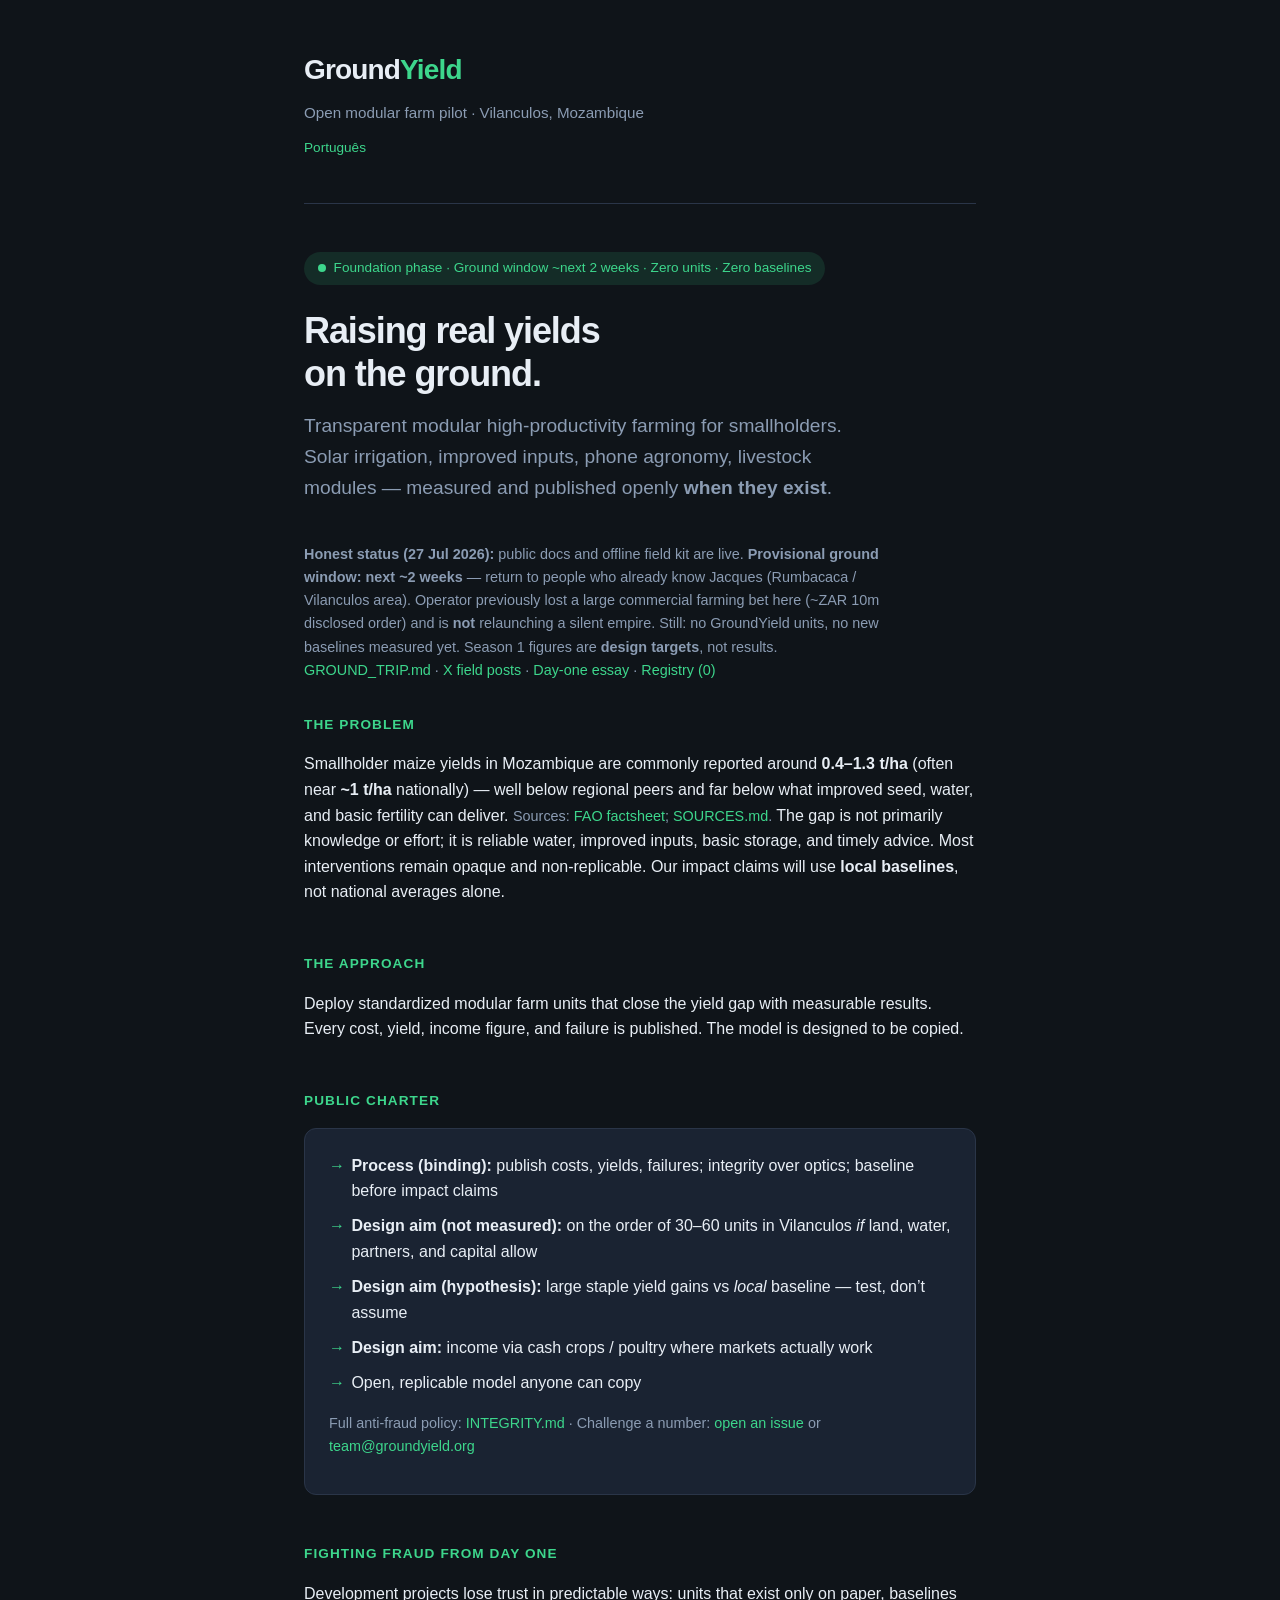
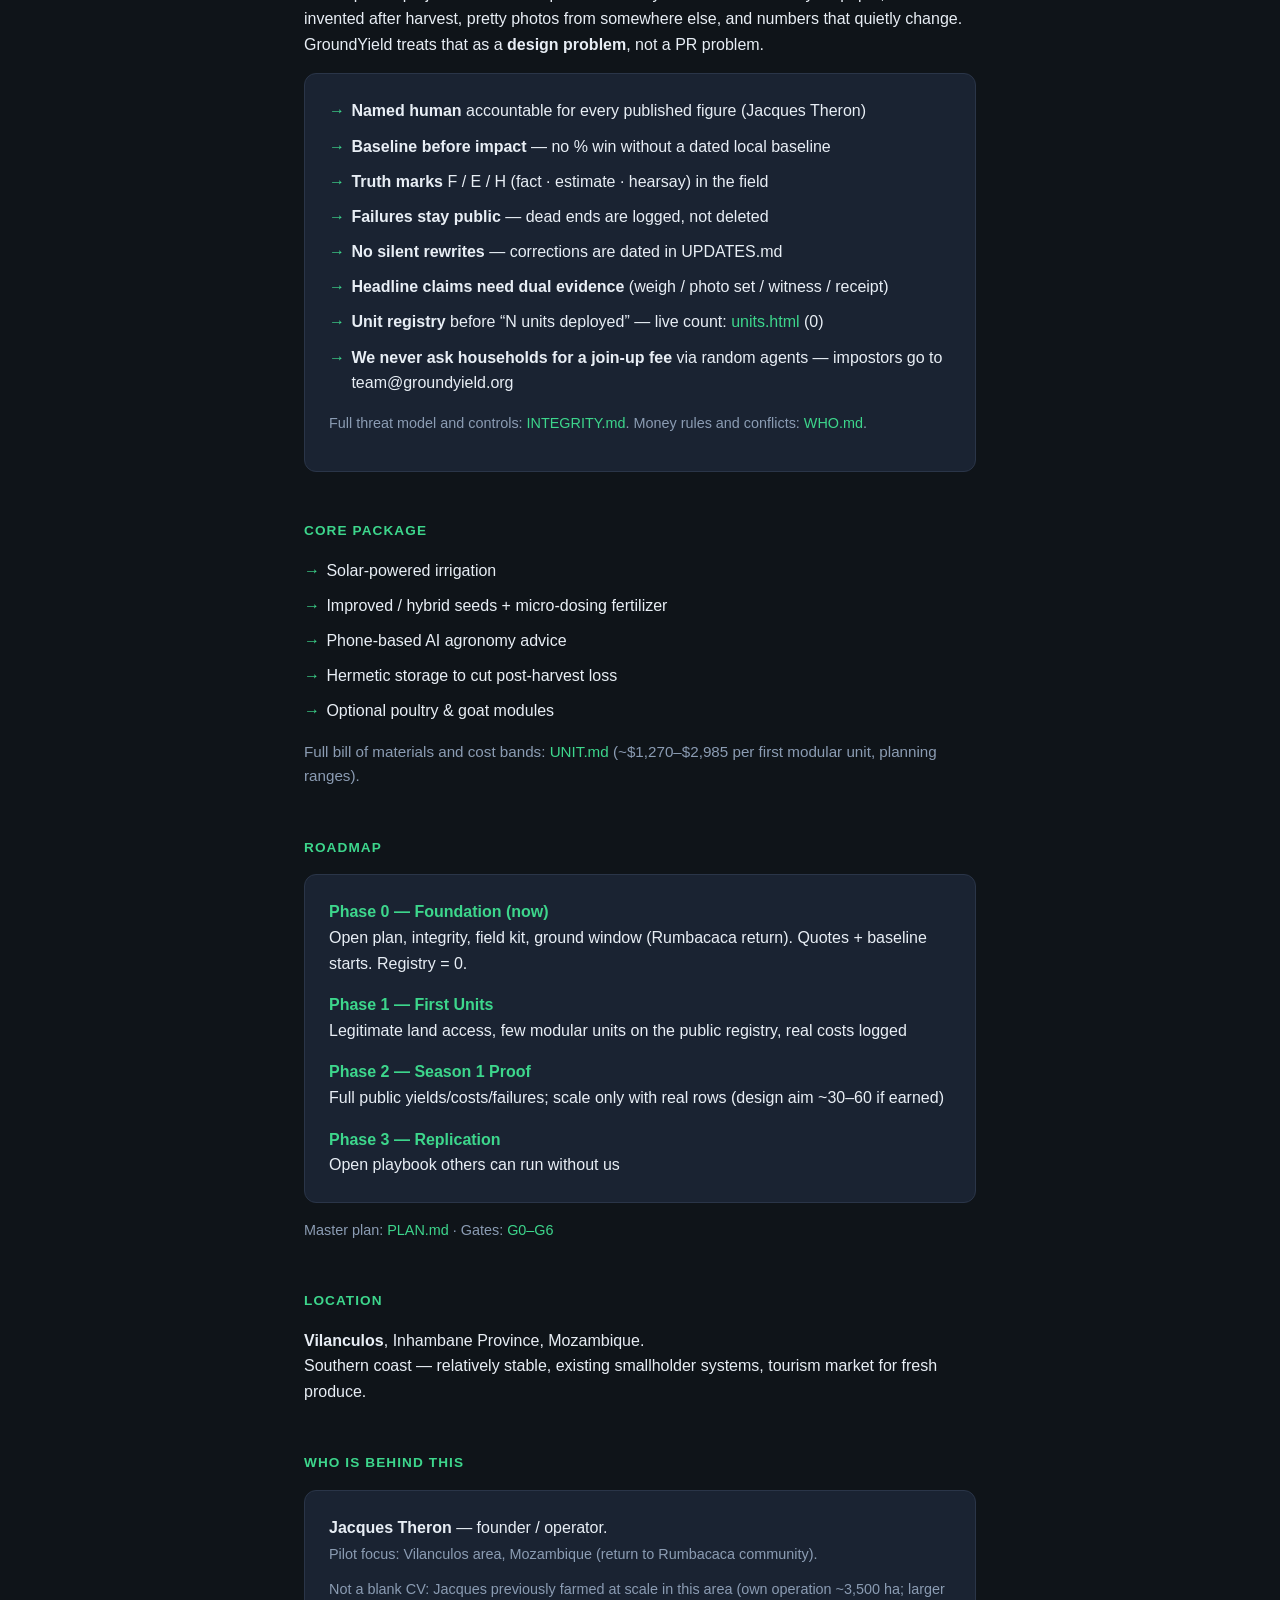
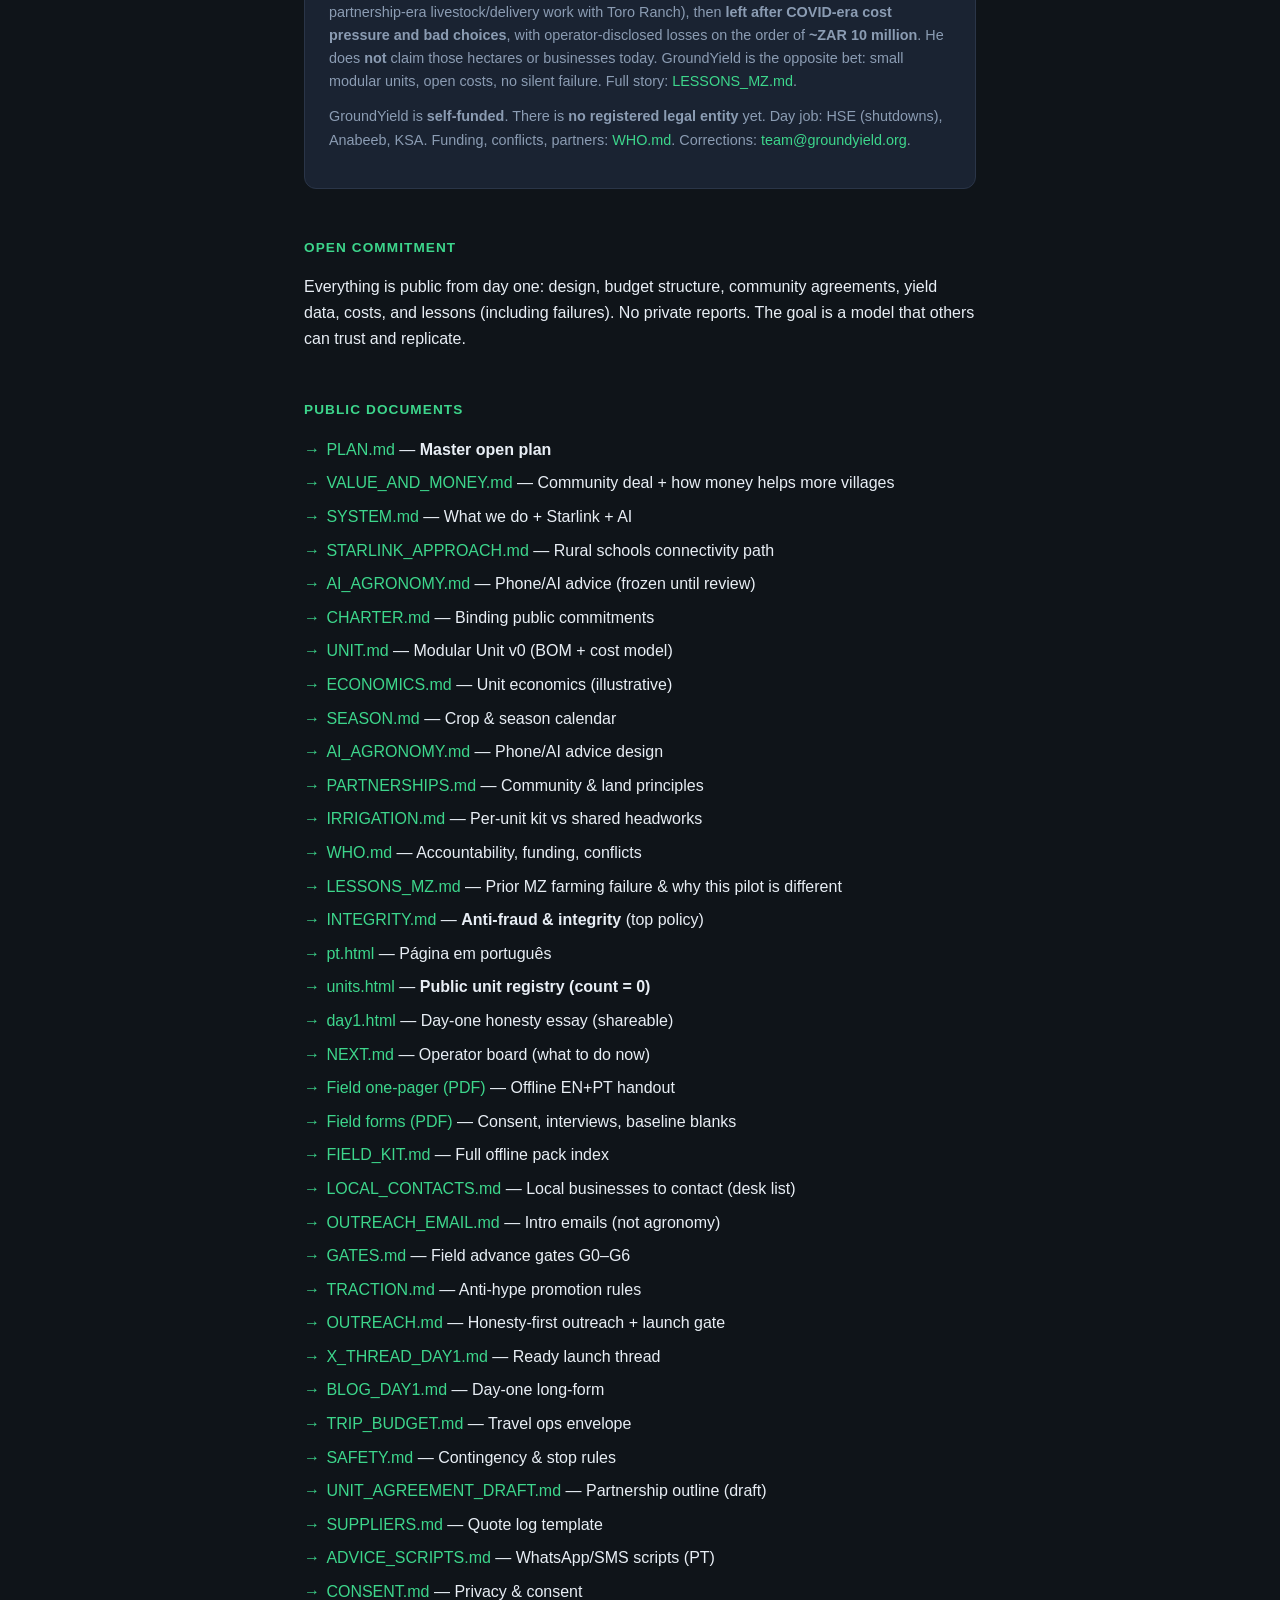
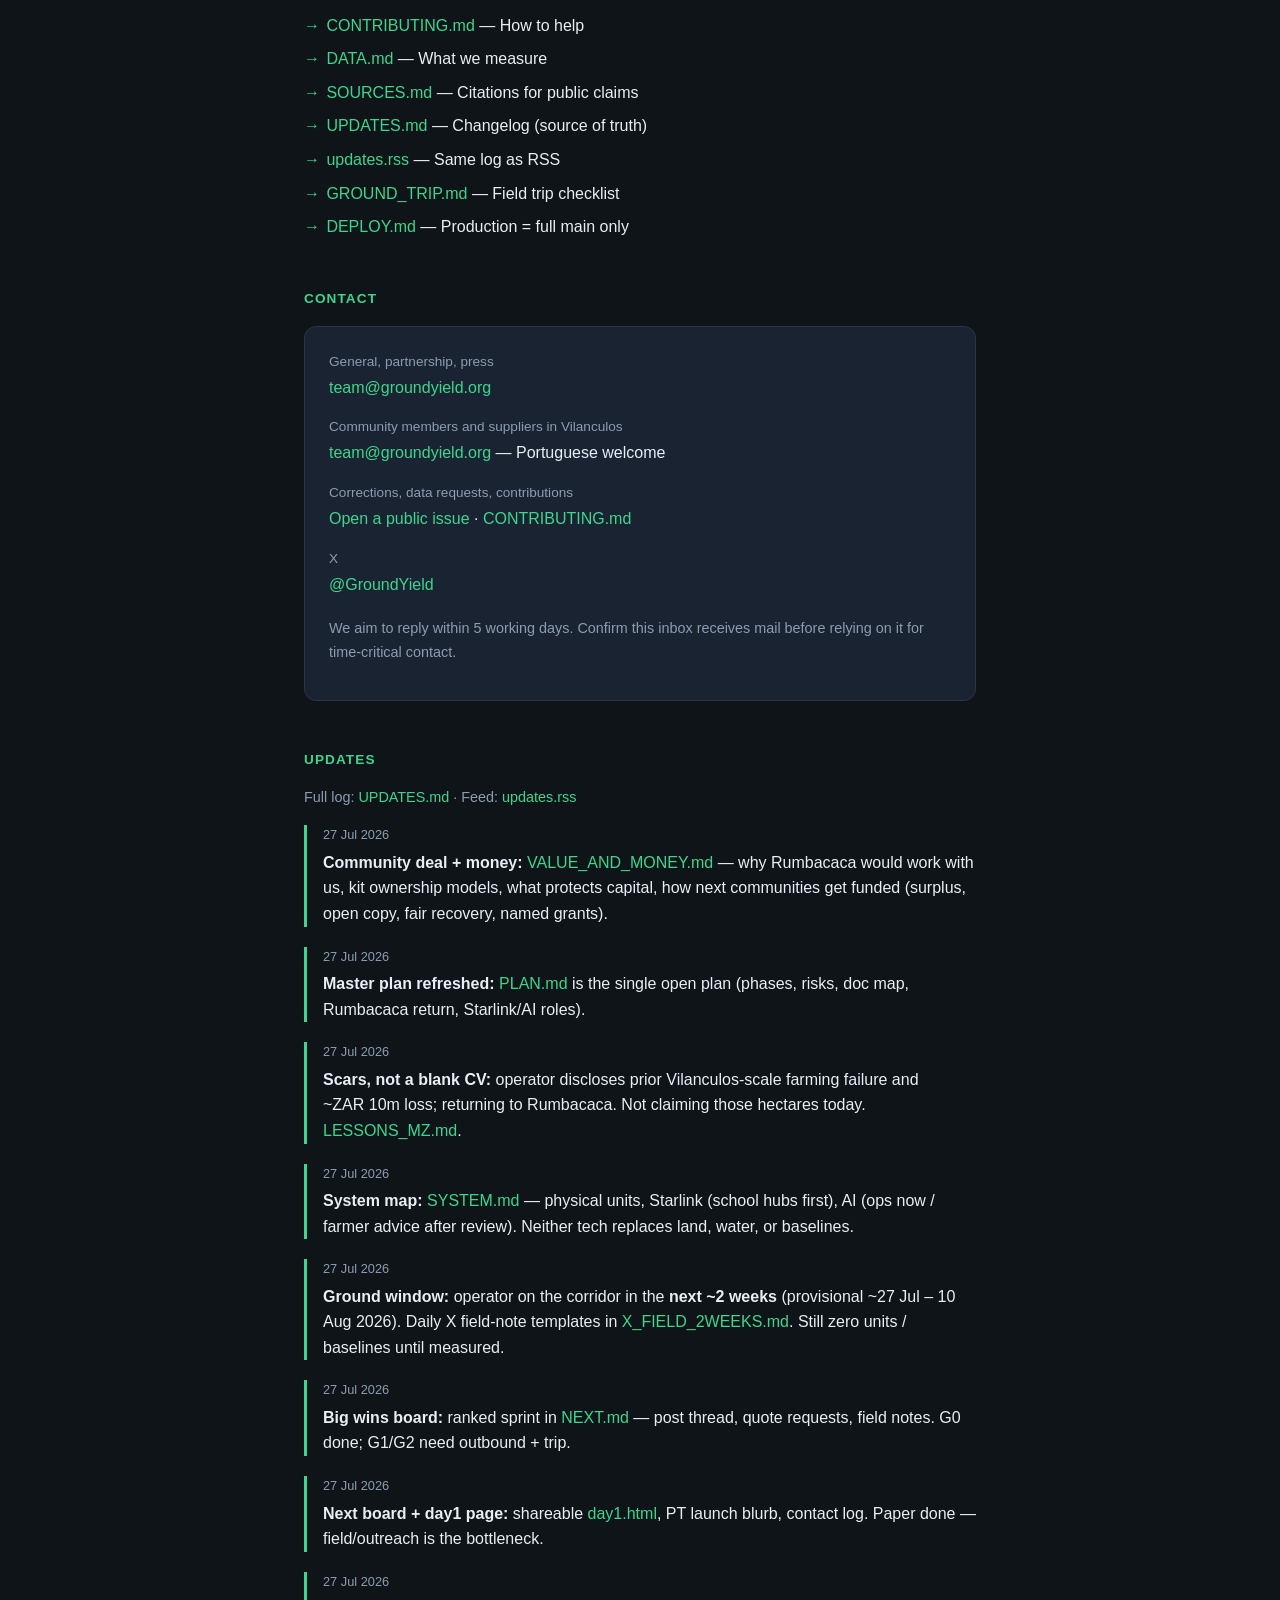
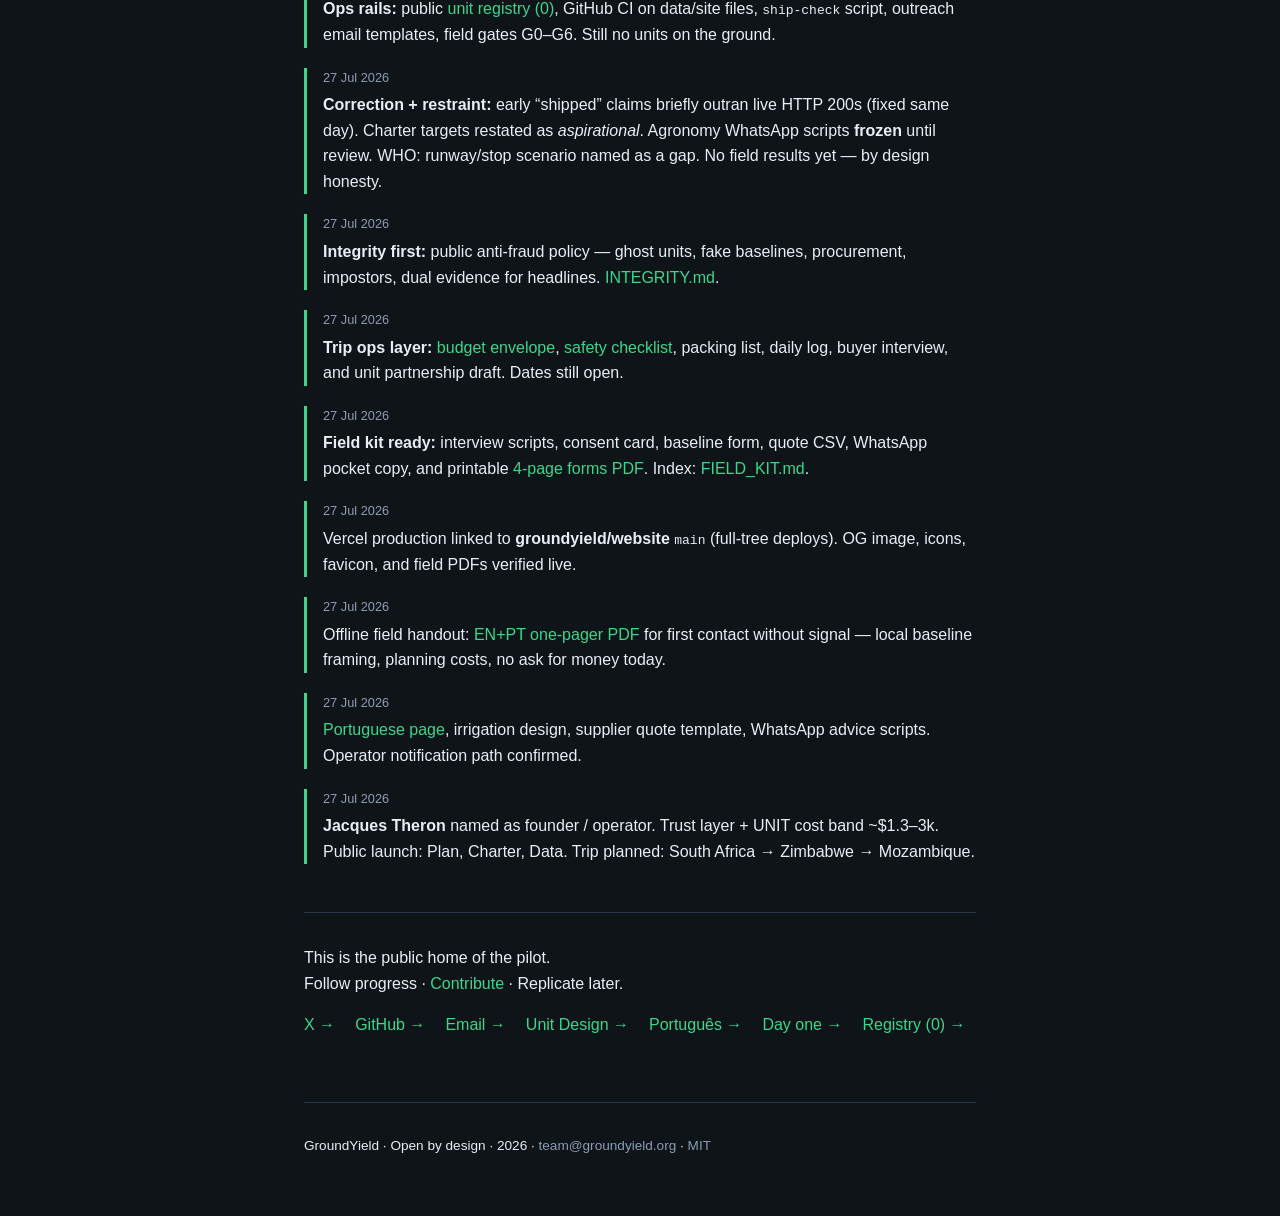
==== index.html @ e5f0044b "Add VALUE_AND_MONEY: community deal and sustainability economics Document why communities would work" ====
<!DOCTYPE html>
<html lang="en">
<head>
  <meta charset="UTF-8" />
  <meta name="viewport" content="width=device-width, initial-scale=1.0" />
  <title>GroundYield — Open Modular Farm Pilot</title>
  <meta name="description" content="GroundYield is an open, transparent modular high-productivity farm pilot in Vilanculos, Mozambique. Raising real yields with public data." />
  <meta name="theme-color" content="#0f1419" />
  <meta name="color-scheme" content="dark" />
  <meta name="author" content="Jacques Theron" />
  <link rel="canonical" href="https://www.groundyield.org/" />

  <link rel="icon" href="/favicon.svg" type="image/svg+xml" />
  <link rel="apple-touch-icon" href="/apple-touch-icon.png" />
  <link rel="alternate" type="application/rss+xml" title="GroundYield Updates" href="/updates.rss" />
  <link rel="alternate" hreflang="en" href="https://www.groundyield.org/" />
  <link rel="alternate" hreflang="pt" href="https://www.groundyield.org/pt.html" />

  <!-- Open Graph -->
  <meta property="og:type" content="website" />
  <meta property="og:site_name" content="GroundYield" />
  <meta property="og:url" content="https://www.groundyield.org/" />
  <meta property="og:title" content="GroundYield — Open Modular Farm Pilot" />
  <meta property="og:description" content="Transparent modular farming for smallholders in Vilanculos, Mozambique. Costs, yields and failures published from day one." />
  <meta property="og:image" content="https://www.groundyield.org/og-image.png" />
  <meta property="og:image:width" content="1200" />
  <meta property="og:image:height" content="630" />
  <meta property="og:image:alt" content="GroundYield — raising real yields on the ground. Vilanculos, Mozambique." />
  <meta property="og:locale" content="en_GB" />

  <!-- X / Twitter -->
  <meta name="twitter:card" content="summary_large_image" />
  <meta name="twitter:site" content="@GroundYield" />
  <meta name="twitter:creator" content="@GroundYield" />
  <meta name="twitter:title" content="GroundYield — Open Modular Farm Pilot" />
  <meta name="twitter:description" content="Transparent modular farming for smallholders in Vilanculos, Mozambique. Costs, yields and failures published from day one." />
  <meta name="twitter:image" content="https://www.groundyield.org/og-image.png" />
  <meta name="twitter:image:alt" content="GroundYield — raising real yields on the ground. Vilanculos, Mozambique." />

  <script type="application/ld+json">
  {
    "@context": "https://schema.org",
    "@type": "Organization",
    "name": "GroundYield",
    "url": "https://www.groundyield.org/",
    "logo": "https://www.groundyield.org/icon-512.png",
    "image": "https://www.groundyield.org/og-image.png",
    "description": "Open modular high-productivity farm pilot for smallholders in Vilanculos, Inhambane Province, Mozambique. Costs, yields, incomes and failures published openly.",
    "email": "team@groundyield.org",
    "foundingDate": "2026",
    "areaServed": {
      "@type": "Place",
      "name": "Vilanculos, Inhambane Province, Mozambique"
    },
    "sameAs": [
      "https://x.com/GroundYield",
      "https://github.com/groundyield/website"
    ]
  }
  </script>

  <style>
    :root {
      --bg: #0f1419;
      --surface: #1a2332;
      --text: #e8eef5;
      --muted: #8b9cb3;
      --accent: #3dd68c;
      --accent-dim: #2a9d6a;
      --border: #2a3548;
    }
    * { margin: 0; padding: 0; box-sizing: border-box; }
    html { scroll-behavior: smooth; }
    body {
      font-family: -apple-system, BlinkMacSystemFont, 'Segoe UI', Roboto, 'Helvetica Neue', Arial, sans-serif;
      background: var(--bg);
      color: var(--text);
      line-height: 1.6;
      min-height: 100vh;
    }
    a:focus-visible,
    button:focus-visible {
      outline: 2px solid var(--accent);
      outline-offset: 3px;
    }
    .skip-link {
      position: absolute;
      left: -9999px;
      top: 0;
      background: var(--accent);
      color: var(--bg);
      padding: 0.5rem 1rem;
      z-index: 100;
      font-weight: 600;
      text-decoration: none;
    }
    .skip-link:focus {
      left: 1rem;
      top: 1rem;
    }
    .container {
      max-width: 720px;
      margin: 0 auto;
      padding: 0 1.5rem;
    }
    header {
      padding: 3rem 0 2rem;
      border-bottom: 1px solid var(--border);
    }
    .logo {
      font-size: 1.75rem;
      font-weight: 700;
      letter-spacing: -0.03em;
      color: var(--text);
    }
    .logo span {
      color: var(--accent);
    }
    .tagline {
      margin-top: 0.5rem;
      color: var(--muted);
      font-size: 0.95rem;
    }
    main {
      padding: 3rem 0 4rem;
    }
    h1 {
      font-size: 2.25rem;
      font-weight: 700;
      letter-spacing: -0.03em;
      line-height: 1.2;
      margin-bottom: 1rem;
    }
    .lead {
      font-size: 1.2rem;
      color: var(--muted);
      margin-bottom: 2.5rem;
      max-width: 36rem;
    }
    section {
      margin-bottom: 3rem;
    }
    h2 {
      font-size: 0.85rem;
      text-transform: uppercase;
      letter-spacing: 0.08em;
      color: var(--accent);
      margin-bottom: 1rem;
      font-weight: 600;
    }
    p, li {
      color: var(--text);
      margin-bottom: 0.75rem;
    }
    ul {
      list-style: none;
      padding-left: 0;
    }
    ul li {
      position: relative;
      padding-left: 1.4rem;
      margin-bottom: 0.6rem;
    }
    ul li::before {
      content: "→";
      position: absolute;
      left: 0;
      color: var(--accent);
      font-weight: 600;
    }
    .card {
      background: var(--surface);
      border: 1px solid var(--border);
      border-radius: 12px;
      padding: 1.5rem;
      margin-top: 1rem;
    }
    .status {
      display: inline-flex;
      align-items: center;
      gap: 0.5rem;
      background: rgba(61, 214, 140, 0.12);
      color: var(--accent);
      font-size: 0.85rem;
      font-weight: 500;
      padding: 0.35rem 0.85rem;
      border-radius: 999px;
      margin-bottom: 1.5rem;
    }
    .status::before {
      content: "";
      width: 8px;
      height: 8px;
      background: var(--accent);
      border-radius: 50%;
      animation: pulse 2s infinite;
    }
    @media (prefers-reduced-motion: reduce) {
      html { scroll-behavior: auto; }
      .status::before { animation: none; }
    }
    @keyframes pulse {
      0%, 100% { opacity: 1; }
      50% { opacity: 0.4; }
    }
    .update {
      border-left: 3px solid var(--accent);
      padding-left: 1rem;
      margin-bottom: 1.25rem;
    }
    .update time {
      display: block;
      font-size: 0.8rem;
      color: var(--muted);
      margin-bottom: 0.25rem;
    }
    .phase {
      margin-bottom: 1rem;
    }
    .phase:last-child {
      margin-bottom: 0;
    }
    .phase strong {
      color: var(--accent);
    }
    .docs a,
    .links a,
    .cta a,
    a {
      color: var(--accent);
      text-decoration: none;
      font-weight: 500;
    }
    .docs a:hover,
    .links a:hover,
    .cta a:hover,
    a:hover {
      text-decoration: underline;
    }
    .docs li {
      margin-bottom: 0.5rem;
    }
    .note {
      color: var(--muted);
      font-size: 0.9rem;
    }
    .contact dl { margin: 0; }
    .contact dt {
      color: var(--muted);
      font-size: 0.85rem;
      margin-top: 1rem;
    }
    .contact dt:first-child { margin-top: 0; }
    .contact dd { margin: 0.15rem 0 0; }
    .lang-bar {
      font-size: 0.85rem;
      color: var(--muted);
      margin-top: 0.75rem;
    }
    .cta {
      margin-top: 2.5rem;
      padding-top: 2rem;
      border-top: 1px solid var(--border);
    }
    .links {
      display: flex;
      flex-wrap: wrap;
      gap: 1.25rem;
      margin-top: 1rem;
    }
    footer {
      padding: 2rem 0 3rem;
      border-top: 1px solid var(--border);
      color: var(--muted);
      font-size: 0.85rem;
    }
    footer a {
      color: var(--muted);
      text-decoration: none;
    }
    footer a:hover {
      color: var(--accent);
      text-decoration: underline;
    }
    @media (max-width: 600px) {
      h1 { font-size: 1.75rem; }
      .lead { font-size: 1.05rem; }
      header { padding: 2rem 0 1.5rem; }
    }
  </style>
</head>
<body>
  <a class="skip-link" href="#main">Skip to content</a>
  <div class="container">
    <header>
      <div class="logo" role="banner">Ground<span>Yield</span></div>
      <p class="tagline">Open modular farm pilot · Vilanculos, Mozambique</p>
      <p class="lang-bar"><a href="/pt.html" hreflang="pt">Português</a></p>
    </header>

    <main id="main">
      <div class="status" role="status">Foundation phase · Ground window ~next 2 weeks · Zero units · Zero baselines</div>

      <h1>Raising real yields<br>on the ground.</h1>
      <p class="lead">
        Transparent modular high-productivity farming for smallholders.
        Solar irrigation, improved inputs, phone agronomy, livestock modules —
        measured and published openly <strong>when they exist</strong>.
      </p>
      <p class="note" style="margin-bottom:2rem;max-width:36rem">
        <strong>Honest status (27 Jul 2026):</strong> public docs and offline field kit are live.
        <strong>Provisional ground window: next ~2 weeks</strong> — return to people who already know Jacques (Rumbacaca / Vilanculos area).
        Operator previously lost a large commercial farming bet here (~ZAR 10m disclosed order) and is <strong>not</strong> relaunching a silent empire.
        Still: no GroundYield units, no new baselines measured yet. Season 1 figures are <strong>design targets</strong>, not results.
        <a href="https://github.com/groundyield/website/blob/main/GROUND_TRIP.md">GROUND_TRIP.md</a> ·
        <a href="https://github.com/groundyield/website/blob/main/X_FIELD_2WEEKS.md">X field posts</a> ·
        <a href="/day1.html">Day-one essay</a> ·
        <a href="/units.html">Registry (0)</a>
      </p>

      <section aria-labelledby="problem">
        <h2 id="problem">The Problem</h2>
        <p>
          Smallholder maize yields in Mozambique are commonly reported around
          <strong>0.4–1.3 t/ha</strong> (often near <strong>~1 t/ha</strong> nationally) —
          well below regional peers and far below what improved seed, water, and
          basic fertility can deliver.
          <span class="note">Sources: <a href="https://www.fao.org/fileadmin/templates/tc/tce/pdf/Mozambique_factsheet.pdf">FAO factsheet</a>;
          <a href="https://github.com/groundyield/website/blob/main/SOURCES.md">SOURCES.md</a>.</span>
          The gap is not primarily knowledge or effort; it is reliable water, improved
          inputs, basic storage, and timely advice. Most interventions remain opaque
          and non-replicable. Our impact claims will use <strong>local baselines</strong>,
          not national averages alone.
        </p>
      </section>

      <section aria-labelledby="approach">
        <h2 id="approach">The Approach</h2>
        <p>
          Deploy standardized modular farm units that close the yield gap with
          measurable results. Every cost, yield, income figure, and failure is
          published. The model is designed to be copied.
        </p>
      </section>

      <section aria-labelledby="charter">
        <h2 id="charter">Public Charter</h2>
        <div class="card">
          <ul>
            <li><strong>Process (binding):</strong> publish costs, yields, failures; integrity over optics; baseline before impact claims</li>
            <li><strong>Design aim (not measured):</strong> on the order of 30–60 units in Vilanculos <em>if</em> land, water, partners, and capital allow</li>
            <li><strong>Design aim (hypothesis):</strong> large staple yield gains vs <em>local</em> baseline — test, don’t assume</li>
            <li><strong>Design aim:</strong> income via cash crops / poultry where markets actually work</li>
            <li>Open, replicable model anyone can copy</li>
          </ul>
          <p class="note" style="margin-top:1rem">
            Full anti-fraud policy:
            <a href="https://github.com/groundyield/website/blob/main/INTEGRITY.md">INTEGRITY.md</a>
            · Challenge a number:
            <a href="https://github.com/groundyield/website/issues">open an issue</a>
            or <a href="mailto:team@groundyield.org">team@groundyield.org</a>
          </p>
        </div>
      </section>

      <section aria-labelledby="integrity">
        <h2 id="integrity">Fighting fraud from day one</h2>
        <p>
          Development projects lose trust in predictable ways: units that exist only on paper,
          baselines invented after harvest, pretty photos from somewhere else, and numbers that
          quietly change. GroundYield treats that as a <strong>design problem</strong>, not a PR problem.
        </p>
        <div class="card">
          <ul>
            <li><strong>Named human</strong> accountable for every published figure (Jacques Theron)</li>
            <li><strong>Baseline before impact</strong> — no % win without a dated local baseline</li>
            <li><strong>Truth marks</strong> F / E / H (fact · estimate · hearsay) in the field</li>
            <li><strong>Failures stay public</strong> — dead ends are logged, not deleted</li>
            <li><strong>No silent rewrites</strong> — corrections are dated in UPDATES.md</li>
            <li><strong>Headline claims need dual evidence</strong> (weigh / photo set / witness / receipt)</li>
            <li><strong>Unit registry</strong> before “N units deployed” — live count: <a href="/units.html">units.html</a> (0)</li>
            <li><strong>We never ask households for a join-up fee</strong> via random agents — impostors go to team@groundyield.org</li>
          </ul>
          <p class="note" style="margin-top:1rem">
            Full threat model and controls:
            <a href="https://github.com/groundyield/website/blob/main/INTEGRITY.md">INTEGRITY.md</a>.
            Money rules and conflicts:
            <a href="https://github.com/groundyield/website/blob/main/WHO.md">WHO.md</a>.
          </p>
        </div>
      </section>

      <section aria-labelledby="package">
        <h2 id="package">Core Package</h2>
        <ul>
          <li>Solar-powered irrigation</li>
          <li>Improved / hybrid seeds + micro-dosing fertilizer</li>
          <li>Phone-based AI agronomy advice</li>
          <li>Hermetic storage to cut post-harvest loss</li>
          <li>Optional poultry & goat modules</li>
        </ul>
        <p style="margin-top:1rem;color:var(--muted);font-size:0.95rem;">
          Full bill of materials and cost bands: <a href="https://github.com/groundyield/website/blob/main/UNIT.md">UNIT.md</a>
          (~$1,270–$2,985 per first modular unit, planning ranges).
        </p>
      </section>

      <section aria-labelledby="roadmap">
        <h2 id="roadmap">Roadmap</h2>
        <div class="card">
          <div class="phase"><strong>Phase 0 — Foundation (now)</strong><br>Open plan, integrity, field kit, ground window (Rumbacaca return). Quotes + baseline starts. Registry = 0.</div>
          <div class="phase"><strong>Phase 1 — First Units</strong><br>Legitimate land access, few modular units on the public registry, real costs logged</div>
          <div class="phase"><strong>Phase 2 — Season 1 Proof</strong><br>Full public yields/costs/failures; scale only with real rows (design aim ~30–60 if earned)</div>
          <div class="phase"><strong>Phase 3 — Replication</strong><br>Open playbook others can run without us</div>
        </div>
        <p class="note" style="margin-top:1rem">Master plan: <a href="https://github.com/groundyield/website/blob/main/PLAN.md">PLAN.md</a> · Gates: <a href="https://github.com/groundyield/website/blob/main/field/GATES.md">G0–G6</a></p>
      </section>

      <section aria-labelledby="location">
        <h2 id="location">Location</h2>
        <p>
          <strong>Vilanculos</strong>, Inhambane Province, Mozambique.<br>
          Southern coast — relatively stable, existing smallholder systems,
          tourism market for fresh produce.
        </p>
      </section>

      <section aria-labelledby="who">
        <h2 id="who">Who Is Behind This</h2>
        <div class="card">
          <p>
            <strong>Jacques Theron</strong> — founder / operator.<br>
            <span class="note">Pilot focus: Vilanculos area, Mozambique (return to Rumbacaca community).</span>
          </p>
          <p class="note">
            Not a blank CV: Jacques previously farmed at scale in this area (own operation ~3,500&nbsp;ha;
            larger partnership-era livestock/delivery work with Toro Ranch), then
            <strong>left after COVID-era cost pressure and bad choices</strong>, with operator-disclosed losses
            on the order of <strong>~ZAR&nbsp;10&nbsp;million</strong>. He does <strong>not</strong> claim those
            hectares or businesses today. GroundYield is the opposite bet: small modular units, open costs, no silent failure.
            Full story: <a href="https://github.com/groundyield/website/blob/main/LESSONS_MZ.md">LESSONS_MZ.md</a>.
          </p>
          <p class="note">
            GroundYield is <strong>self-funded</strong>. There is
            <strong>no registered legal entity</strong> yet. Day job: HSE (shutdowns), Anabeeb, KSA.
            Funding, conflicts, partners:
            <a href="https://github.com/groundyield/website/blob/main/WHO.md">WHO.md</a>.
            Corrections: <a href="mailto:team@groundyield.org">team@groundyield.org</a>.
          </p>
        </div>
      </section>

      <section aria-labelledby="commitment">
        <h2 id="commitment">Open Commitment</h2>
        <p>
          Everything is public from day one: design, budget structure,
          community agreements, yield data, costs, and lessons (including failures).
          No private reports. The goal is a model that others can trust and replicate.
        </p>
      </section>

      <section aria-labelledby="docs">
        <h2 id="docs">Public Documents</h2>
        <ul class="docs">
          <li><a href="https://github.com/groundyield/website/blob/main/PLAN.md">PLAN.md</a> — <strong>Master open plan</strong></li>
          <li><a href="https://github.com/groundyield/website/blob/main/VALUE_AND_MONEY.md">VALUE_AND_MONEY.md</a> — Community deal + how money helps more villages</li>
          <li><a href="https://github.com/groundyield/website/blob/main/SYSTEM.md">SYSTEM.md</a> — What we do + Starlink + AI</li>
          <li><a href="https://github.com/groundyield/website/blob/main/field/STARLINK_APPROACH.md">STARLINK_APPROACH.md</a> — Rural schools connectivity path</li>
          <li><a href="https://github.com/groundyield/website/blob/main/AI_AGRONOMY.md">AI_AGRONOMY.md</a> — Phone/AI advice (frozen until review)</li>
          <li><a href="https://github.com/groundyield/website/blob/main/CHARTER.md">CHARTER.md</a> — Binding public commitments</li>
          <li><a href="https://github.com/groundyield/website/blob/main/UNIT.md">UNIT.md</a> — Modular Unit v0 (BOM + cost model)</li>
          <li><a href="https://github.com/groundyield/website/blob/main/ECONOMICS.md">ECONOMICS.md</a> — Unit economics (illustrative)</li>
          <li><a href="https://github.com/groundyield/website/blob/main/SEASON.md">SEASON.md</a> — Crop &amp; season calendar</li>
          <li><a href="https://github.com/groundyield/website/blob/main/AI_AGRONOMY.md">AI_AGRONOMY.md</a> — Phone/AI advice design</li>
          <li><a href="https://github.com/groundyield/website/blob/main/PARTNERSHIPS.md">PARTNERSHIPS.md</a> — Community &amp; land principles</li>
          <li><a href="https://github.com/groundyield/website/blob/main/IRRIGATION.md">IRRIGATION.md</a> — Per-unit kit vs shared headworks</li>
          <li><a href="https://github.com/groundyield/website/blob/main/WHO.md">WHO.md</a> — Accountability, funding, conflicts</li>
          <li><a href="https://github.com/groundyield/website/blob/main/LESSONS_MZ.md">LESSONS_MZ.md</a> — Prior MZ farming failure &amp; why this pilot is different</li>
          <li><a href="https://github.com/groundyield/website/blob/main/INTEGRITY.md">INTEGRITY.md</a> — <strong>Anti-fraud &amp; integrity</strong> (top policy)</li>
          <li><a href="/pt.html">pt.html</a> — Página em português</li>
          <li><a href="/units.html">units.html</a> — <strong>Public unit registry (count = 0)</strong></li>
          <li><a href="/day1.html">day1.html</a> — Day-one honesty essay (shareable)</li>
          <li><a href="https://github.com/groundyield/website/blob/main/NEXT.md">NEXT.md</a> — Operator board (what to do now)</li>
          <li><a href="/field/GroundYield_Field_OnePager_EN_PT.pdf">Field one-pager (PDF)</a> — Offline EN+PT handout</li>
          <li><a href="/field/GroundYield_Field_Forms_EN_PT.pdf">Field forms (PDF)</a> — Consent, interviews, baseline blanks</li>
          <li><a href="https://github.com/groundyield/website/blob/main/field/FIELD_KIT.md">FIELD_KIT.md</a> — Full offline pack index</li>
          <li><a href="https://github.com/groundyield/website/blob/main/field/LOCAL_CONTACTS.md">LOCAL_CONTACTS.md</a> — Local businesses to contact (desk list)</li>
          <li><a href="https://github.com/groundyield/website/blob/main/field/OUTREACH_EMAIL.md">OUTREACH_EMAIL.md</a> — Intro emails (not agronomy)</li>
          <li><a href="https://github.com/groundyield/website/blob/main/field/GATES.md">GATES.md</a> — Field advance gates G0–G6</li>
          <li><a href="https://github.com/groundyield/website/blob/main/TRACTION.md">TRACTION.md</a> — Anti-hype promotion rules</li>
          <li><a href="https://github.com/groundyield/website/blob/main/OUTREACH.md">OUTREACH.md</a> — Honesty-first outreach + launch gate</li>
          <li><a href="https://github.com/groundyield/website/blob/main/X_THREAD_DAY1.md">X_THREAD_DAY1.md</a> — Ready launch thread</li>
          <li><a href="https://github.com/groundyield/website/blob/main/BLOG_DAY1.md">BLOG_DAY1.md</a> — Day-one long-form</li>
          <li><a href="https://github.com/groundyield/website/blob/main/TRIP_BUDGET.md">TRIP_BUDGET.md</a> — Travel ops envelope</li>
          <li><a href="https://github.com/groundyield/website/blob/main/SAFETY.md">SAFETY.md</a> — Contingency &amp; stop rules</li>
          <li><a href="https://github.com/groundyield/website/blob/main/UNIT_AGREEMENT_DRAFT.md">UNIT_AGREEMENT_DRAFT.md</a> — Partnership outline (draft)</li>
          <li><a href="https://github.com/groundyield/website/blob/main/SUPPLIERS.md">SUPPLIERS.md</a> — Quote log template</li>
          <li><a href="https://github.com/groundyield/website/blob/main/ADVICE_SCRIPTS.md">ADVICE_SCRIPTS.md</a> — WhatsApp/SMS scripts (PT)</li>
          <li><a href="https://github.com/groundyield/website/blob/main/CONSENT.md">CONSENT.md</a> — Privacy &amp; consent</li>
          <li><a href="https://github.com/groundyield/website/blob/main/CONTRIBUTING.md">CONTRIBUTING.md</a> — How to help</li>
          <li><a href="https://github.com/groundyield/website/blob/main/DATA.md">DATA.md</a> — What we measure</li>
          <li><a href="https://github.com/groundyield/website/blob/main/SOURCES.md">SOURCES.md</a> — Citations for public claims</li>
          <li><a href="https://github.com/groundyield/website/blob/main/UPDATES.md">UPDATES.md</a> — Changelog (source of truth)</li>
          <li><a href="/updates.rss">updates.rss</a> — Same log as RSS</li>
          <li><a href="https://github.com/groundyield/website/blob/main/GROUND_TRIP.md">GROUND_TRIP.md</a> — Field trip checklist</li>
          <li><a href="https://github.com/groundyield/website/blob/main/DEPLOY.md">DEPLOY.md</a> — Production = full main only</li>
        </ul>
      </section>

      <section class="contact" aria-labelledby="contact">
        <h2 id="contact">Contact</h2>
        <div class="card">
          <dl>
            <dt>General, partnership, press</dt>
            <dd><a href="mailto:team@groundyield.org">team@groundyield.org</a></dd>
            <dt>Community members and suppliers in Vilanculos</dt>
            <dd><a href="mailto:team@groundyield.org">team@groundyield.org</a> — Portuguese welcome</dd>
            <dt>Corrections, data requests, contributions</dt>
            <dd><a href="https://github.com/groundyield/website/issues">Open a public issue</a> · <a href="https://github.com/groundyield/website/blob/main/CONTRIBUTING.md">CONTRIBUTING.md</a></dd>
            <dt>X</dt>
            <dd><a href="https://x.com/GroundYield" rel="me noopener noreferrer">@GroundYield</a></dd>
          </dl>
          <p class="note" style="margin-top:1.25rem">We aim to reply within 5 working days. Confirm this inbox receives mail before relying on it for time-critical contact.</p>
        </div>
      </section>

      <section aria-labelledby="updates">
        <h2 id="updates">Updates</h2>
        <p class="note" style="margin-bottom:1rem">Full log: <a href="https://github.com/groundyield/website/blob/main/UPDATES.md">UPDATES.md</a> · Feed: <a href="/updates.rss">updates.rss</a></p>
        <article class="update">
          <time datetime="2026-07-27">27 Jul 2026</time>
          <p><strong>Community deal + money:</strong> <a href="https://github.com/groundyield/website/blob/main/VALUE_AND_MONEY.md">VALUE_AND_MONEY.md</a> — why Rumbacaca would work with us, kit ownership models, what protects capital, how next communities get funded (surplus, open copy, fair recovery, named grants).</p>
        </article>
        <article class="update">
          <time datetime="2026-07-27">27 Jul 2026</time>
          <p><strong>Master plan refreshed:</strong> <a href="https://github.com/groundyield/website/blob/main/PLAN.md">PLAN.md</a> is the single open plan (phases, risks, doc map, Rumbacaca return, Starlink/AI roles).</p>
        </article>
        <article class="update">
          <time datetime="2026-07-27">27 Jul 2026</time>
          <p><strong>Scars, not a blank CV:</strong> operator discloses prior Vilanculos-scale farming failure and ~ZAR&nbsp;10m loss; returning to Rumbacaca. Not claiming those hectares today. <a href="https://github.com/groundyield/website/blob/main/LESSONS_MZ.md">LESSONS_MZ.md</a>.</p>
        </article>
        <article class="update">
          <time datetime="2026-07-27">27 Jul 2026</time>
          <p><strong>System map:</strong> <a href="https://github.com/groundyield/website/blob/main/SYSTEM.md">SYSTEM.md</a> — physical units, Starlink (school hubs first), AI (ops now / farmer advice after review). Neither tech replaces land, water, or baselines.</p>
        </article>
        <article class="update">
          <time datetime="2026-07-27">27 Jul 2026</time>
          <p><strong>Ground window:</strong> operator on the corridor in the <strong>next ~2 weeks</strong> (provisional ~27 Jul – 10 Aug 2026). Daily X field-note templates in <a href="https://github.com/groundyield/website/blob/main/X_FIELD_2WEEKS.md">X_FIELD_2WEEKS.md</a>. Still zero units / baselines until measured.</p>
        </article>
        <article class="update">
          <time datetime="2026-07-27">27 Jul 2026</time>
          <p><strong>Big wins board:</strong> ranked sprint in <a href="https://github.com/groundyield/website/blob/main/NEXT.md">NEXT.md</a> — post thread, quote requests, field notes. G0 done; G1/G2 need outbound + trip.</p>
        </article>
        <article class="update">
          <time datetime="2026-07-27">27 Jul 2026</time>
          <p><strong>Next board + day1 page:</strong> shareable <a href="/day1.html">day1.html</a>, PT launch blurb, contact log. Paper done — field/outreach is the bottleneck.</p>
        </article>
        <article class="update">
          <time datetime="2026-07-27">27 Jul 2026</time>
          <p><strong>Ops rails:</strong> public <a href="/units.html">unit registry (0)</a>, GitHub CI on data/site files, <code>ship-check</code> script, outreach email templates, field gates G0–G6. Still no units on the ground.</p>
        </article>
        <article class="update">
          <time datetime="2026-07-27">27 Jul 2026</time>
          <p><strong>Correction + restraint:</strong> early “shipped” claims briefly outran live HTTP 200s (fixed same day). Charter targets restated as <em>aspirational</em>. Agronomy WhatsApp scripts <strong>frozen</strong> until review. WHO: runway/stop scenario named as a gap. No field results yet — by design honesty.</p>
        </article>
        <article class="update">
          <time datetime="2026-07-27">27 Jul 2026</time>
          <p><strong>Integrity first:</strong> public anti-fraud policy — ghost units, fake baselines, procurement, impostors, dual evidence for headlines. <a href="https://github.com/groundyield/website/blob/main/INTEGRITY.md">INTEGRITY.md</a>.</p>
        </article>
        <article class="update">
          <time datetime="2026-07-27">27 Jul 2026</time>
          <p><strong>Trip ops layer:</strong> <a href="https://github.com/groundyield/website/blob/main/TRIP_BUDGET.md">budget envelope</a>, <a href="https://github.com/groundyield/website/blob/main/SAFETY.md">safety checklist</a>, packing list, daily log, buyer interview, and unit partnership draft. Dates still open.</p>
        </article>
        <article class="update">
          <time datetime="2026-07-27">27 Jul 2026</time>
          <p><strong>Field kit ready:</strong> interview scripts, consent card, baseline form, quote CSV, WhatsApp pocket copy, and printable <a href="/field/GroundYield_Field_Forms_EN_PT.pdf">4-page forms PDF</a>. Index: <a href="https://github.com/groundyield/website/blob/main/field/FIELD_KIT.md">FIELD_KIT.md</a>.</p>
        </article>
        <article class="update">
          <time datetime="2026-07-27">27 Jul 2026</time>
          <p>Vercel production linked to <strong>groundyield/website</strong> <code>main</code> (full-tree deploys). OG image, icons, favicon, and field PDFs verified live.</p>
        </article>
        <article class="update">
          <time datetime="2026-07-27">27 Jul 2026</time>
          <p>Offline field handout: <a href="/field/GroundYield_Field_OnePager_EN_PT.pdf">EN+PT one-pager PDF</a> for first contact without signal — local baseline framing, planning costs, no ask for money today.</p>
        </article>
        <article class="update">
          <time datetime="2026-07-27">27 Jul 2026</time>
          <p><a href="/pt.html">Portuguese page</a>, irrigation design, supplier quote template, WhatsApp advice scripts. Operator notification path confirmed.</p>
        </article>
        <article class="update">
          <time datetime="2026-07-27">27 Jul 2026</time>
          <p><strong>Jacques Theron</strong> named as founder / operator. Trust layer + UNIT cost band ~$1.3–3k. Public launch: Plan, Charter, Data. Trip planned: South Africa → Zimbabwe → Mozambique.</p>
        </article>
      </section>

      <div class="cta">
        <p>
          This is the public home of the pilot.<br>
          Follow progress · <a href="https://github.com/groundyield/website/blob/main/CONTRIBUTING.md">Contribute</a> · Replicate later.
        </p>
        <div class="links">
          <a href="https://x.com/GroundYield" rel="me noopener noreferrer">X →</a>
          <a href="https://github.com/groundyield/website" rel="noopener noreferrer">GitHub →</a>
          <a href="mailto:team@groundyield.org">Email →</a>
          <a href="https://github.com/groundyield/website/blob/main/UNIT.md" rel="noopener noreferrer">Unit Design →</a>
          <a href="/pt.html" hreflang="pt">Português →</a>
          <a href="/day1.html">Day one →</a>
          <a href="/units.html">Registry (0) →</a>
        </div>
      </div>
    </main>

    <footer>
      <p>GroundYield · Open by design · 2026 · <a href="mailto:team@groundyield.org">team@groundyield.org</a> · <a href="https://github.com/groundyield/website/blob/main/LICENSE">MIT</a></p>
    </footer>
  </div>
</body>
</html>
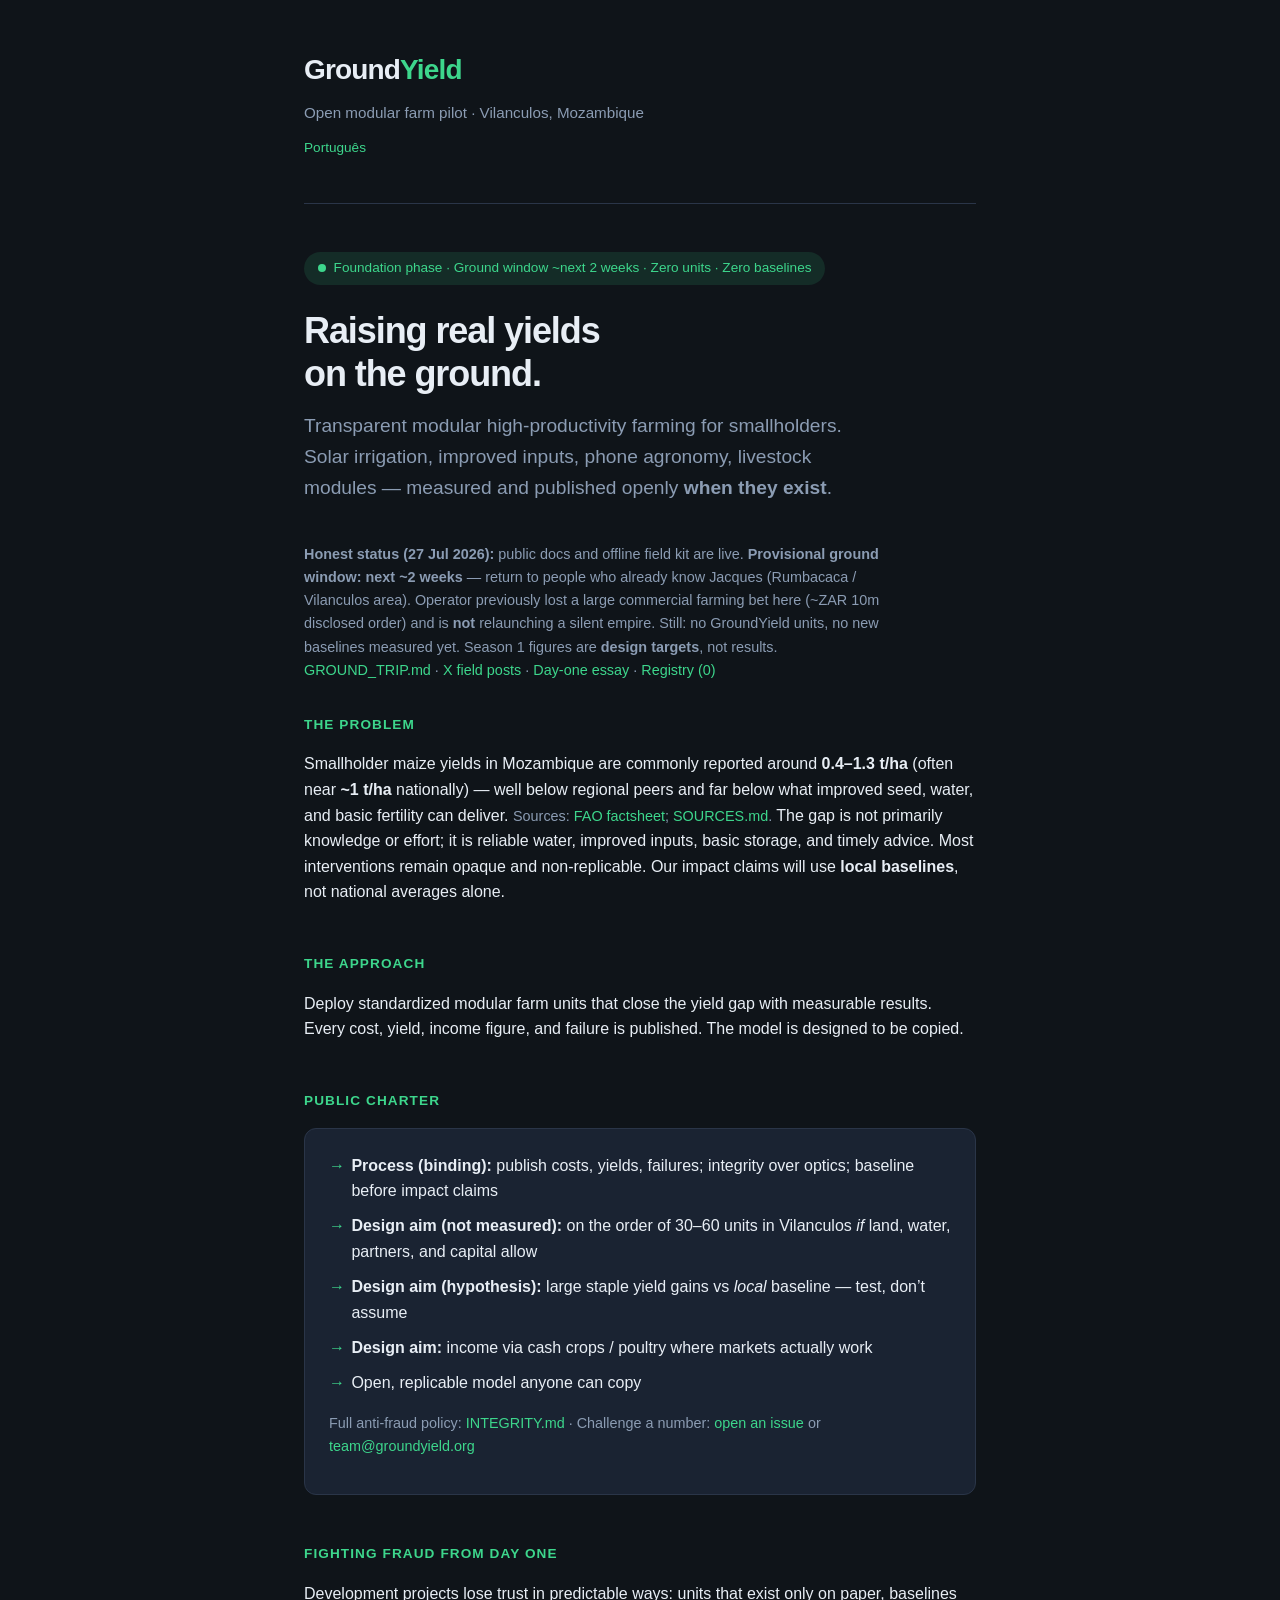
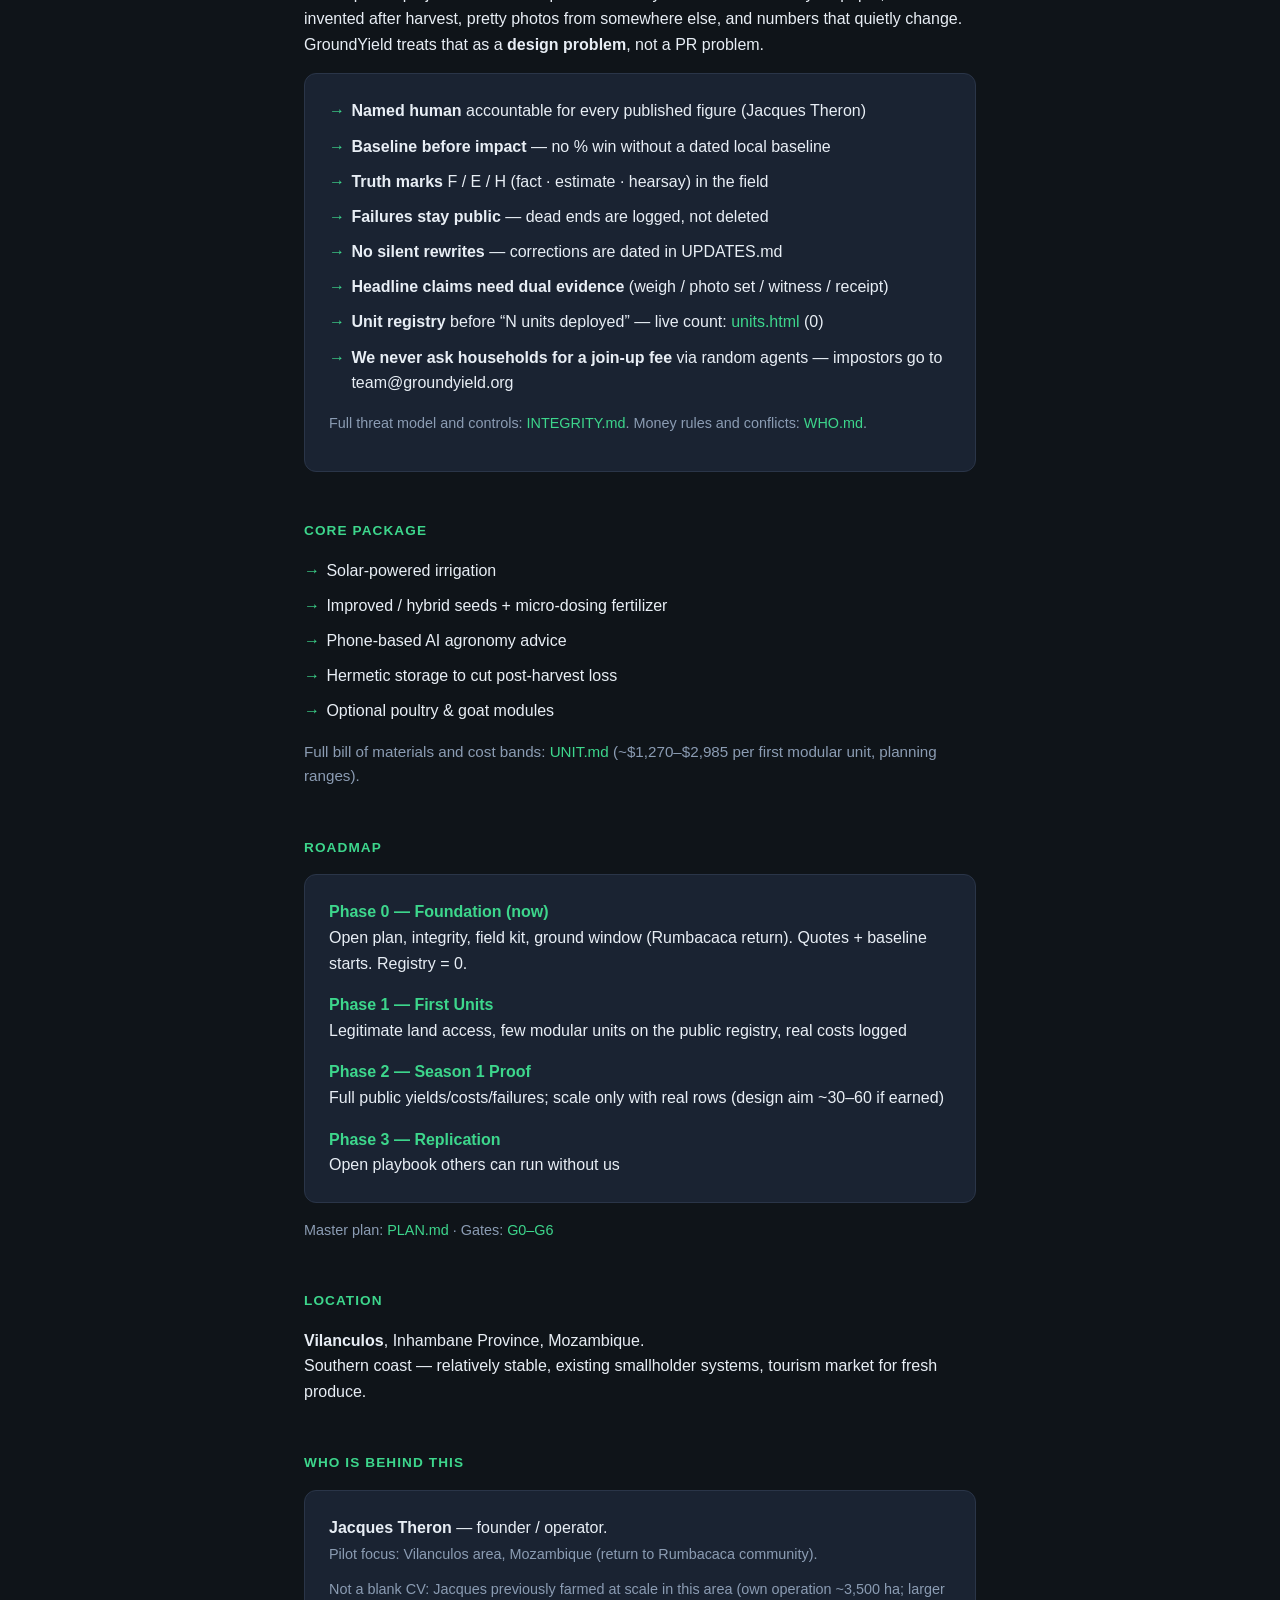
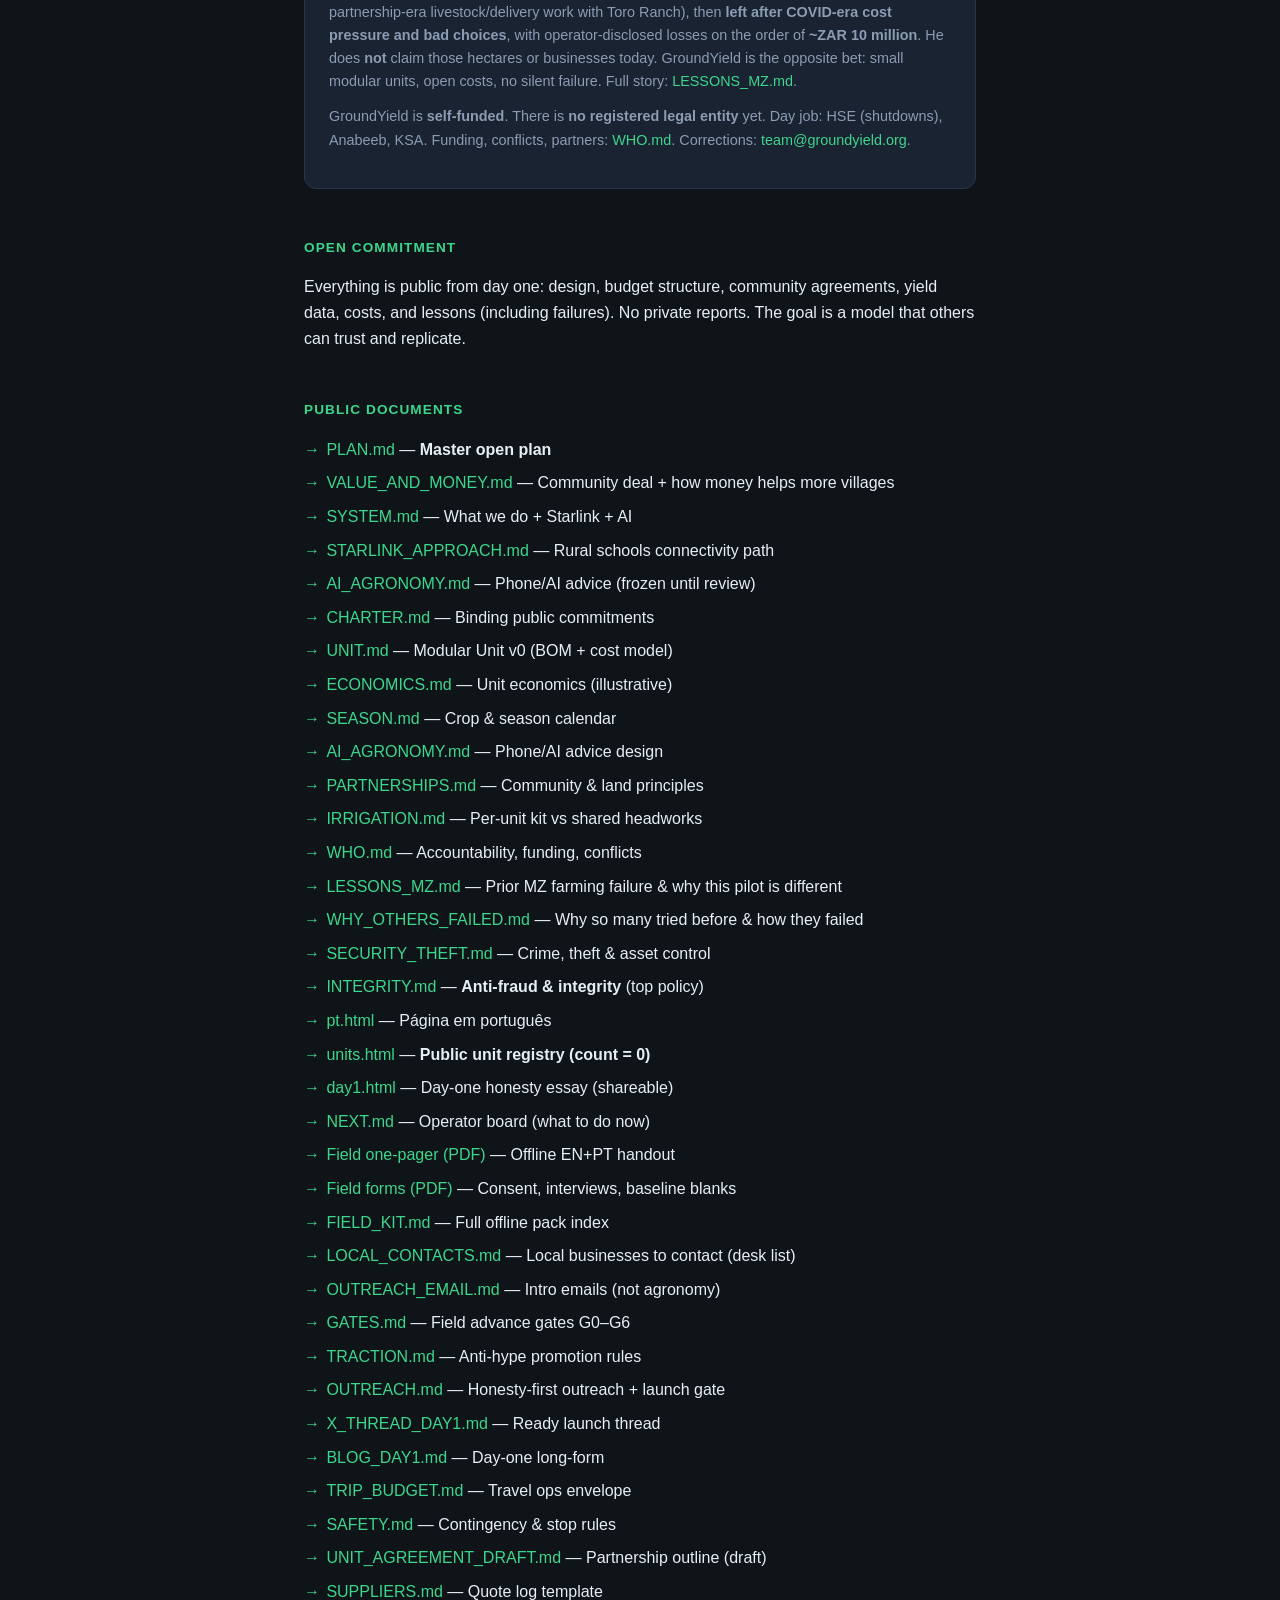
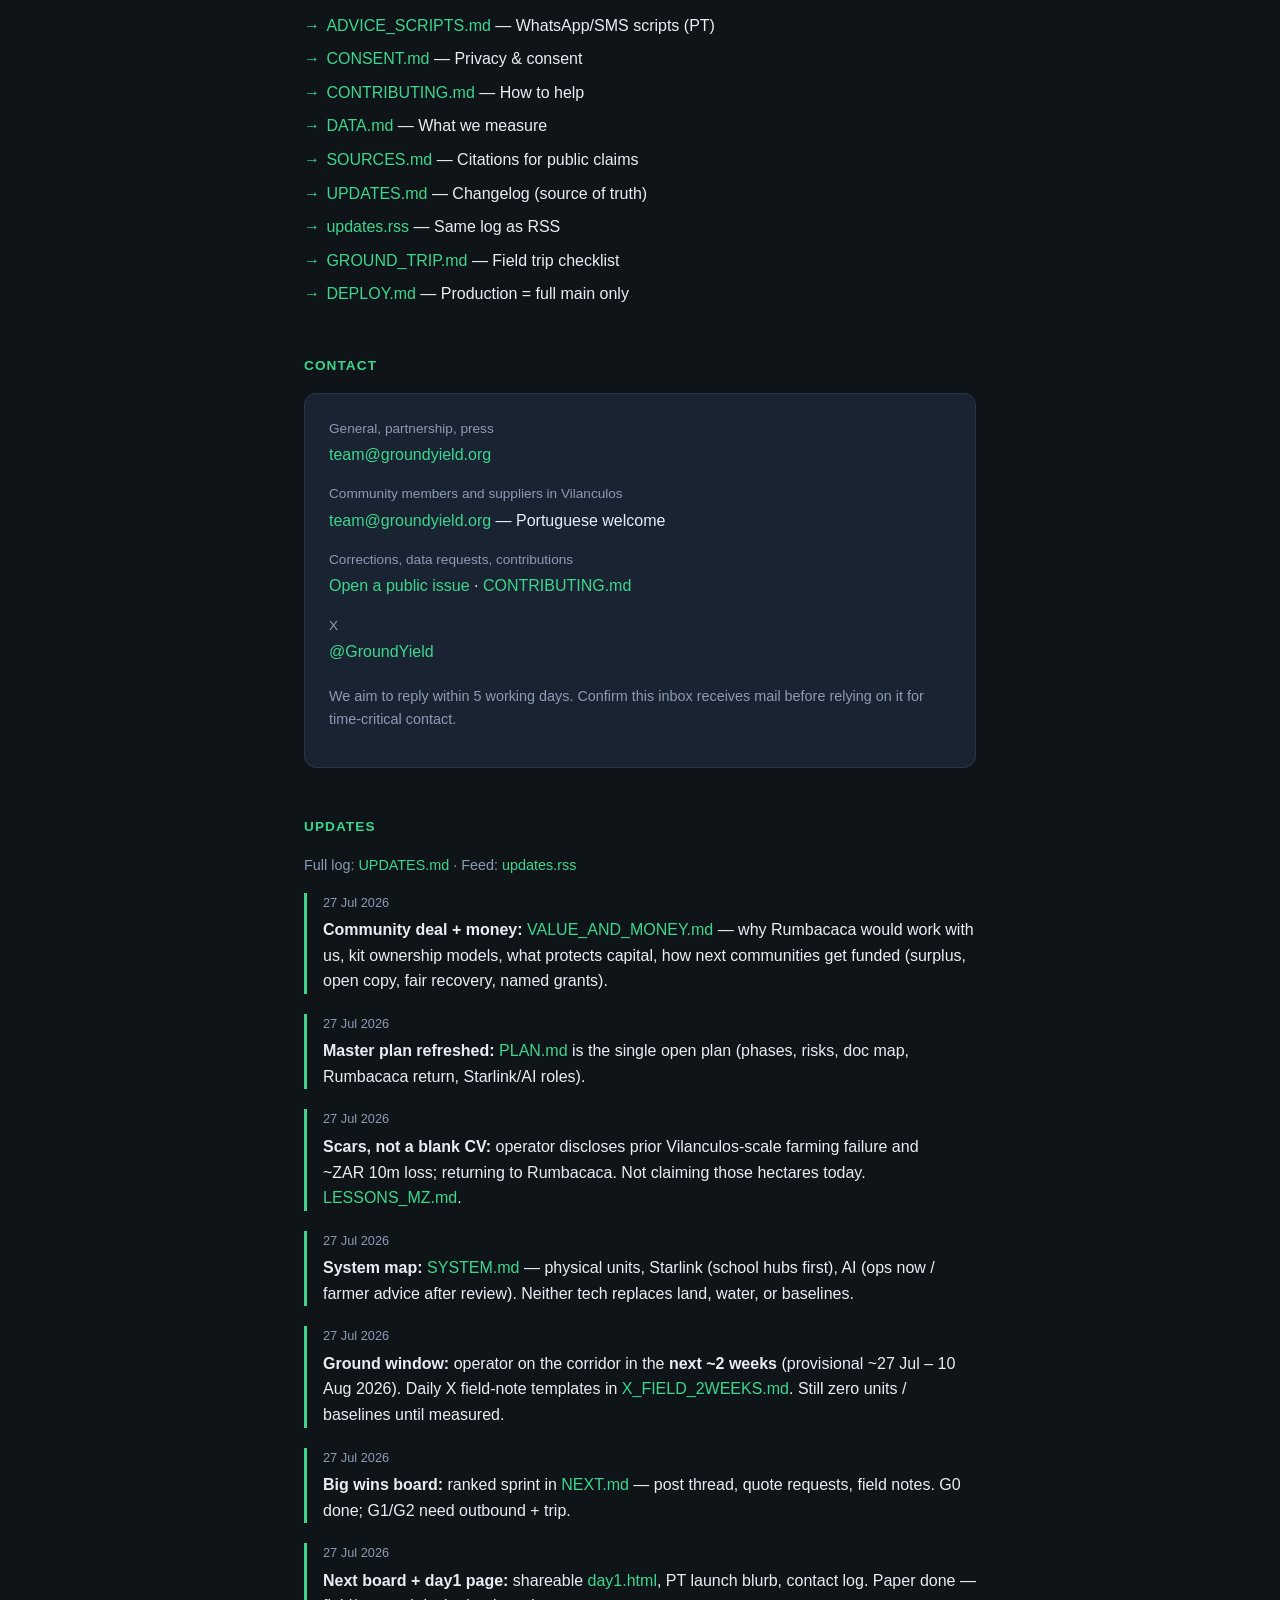
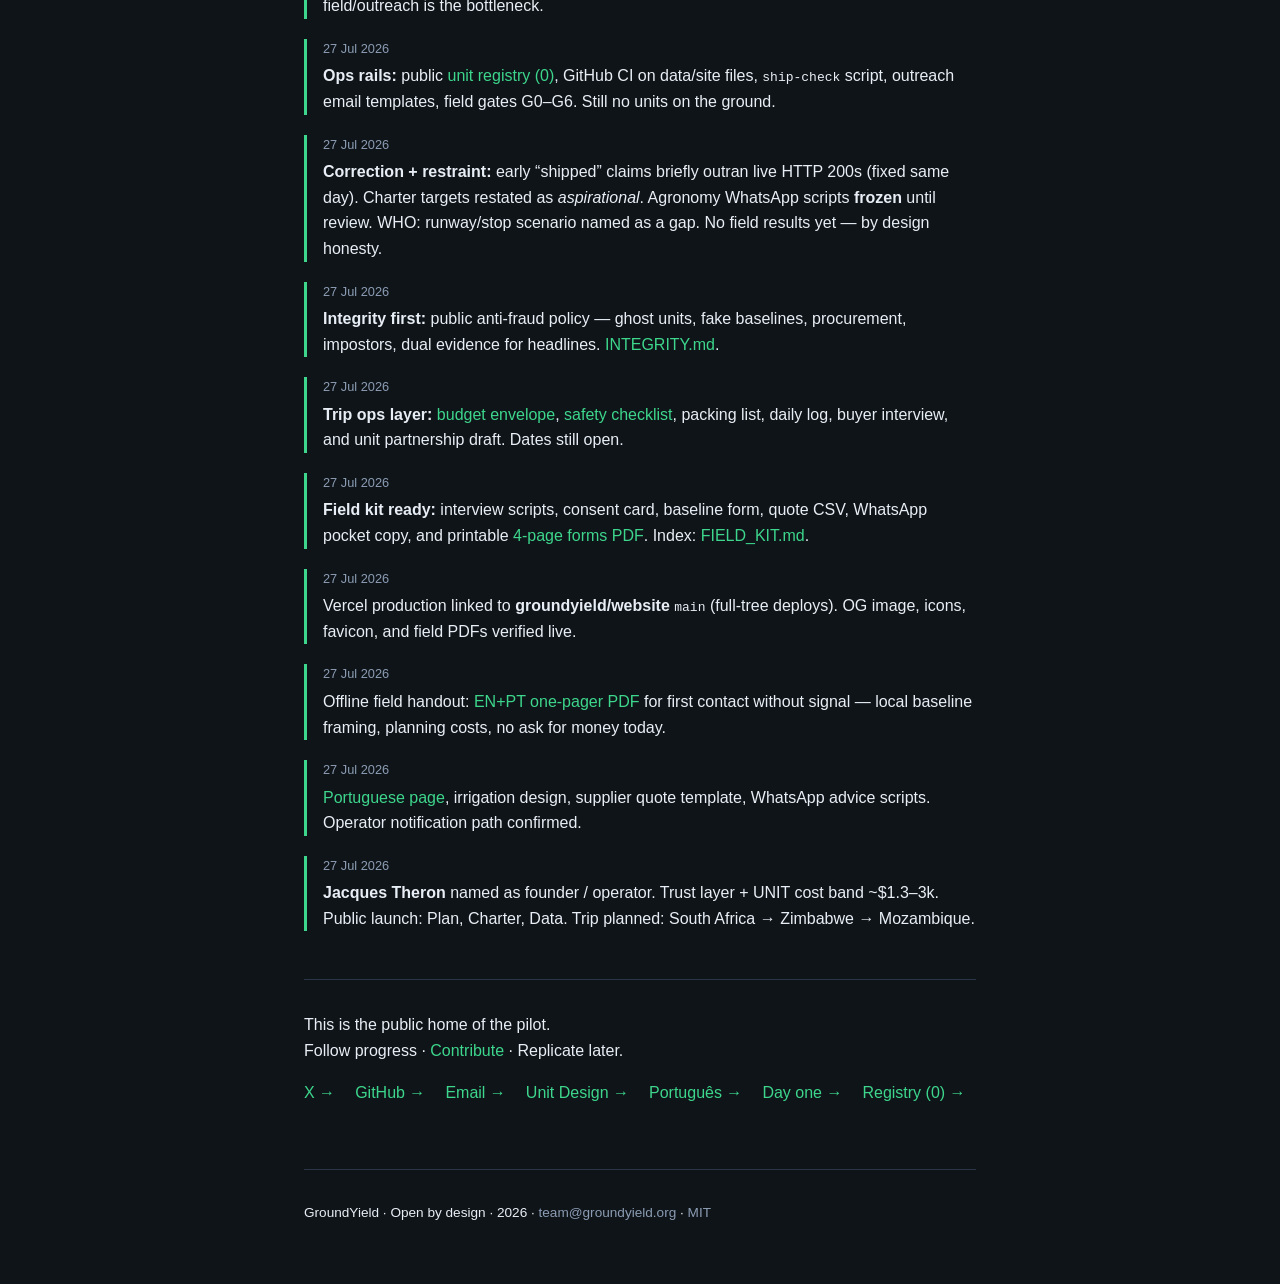
==== commit fa49946f: "Document why many agri attempts fail and how we control theft Add WHY_OTHERS_FAILED (failure modes m" ====
--- a/index.html
+++ b/index.html
@@ -476,6 +476,8 @@
           <li><a href="https://github.com/groundyield/website/blob/main/IRRIGATION.md">IRRIGATION.md</a> — Per-unit kit vs shared headworks</li>
           <li><a href="https://github.com/groundyield/website/blob/main/WHO.md">WHO.md</a> — Accountability, funding, conflicts</li>
           <li><a href="https://github.com/groundyield/website/blob/main/LESSONS_MZ.md">LESSONS_MZ.md</a> — Prior MZ farming failure &amp; why this pilot is different</li>
+          <li><a href="https://github.com/groundyield/website/blob/main/WHY_OTHERS_FAILED.md">WHY_OTHERS_FAILED.md</a> — Why so many tried before &amp; how they failed</li>
+          <li><a href="https://github.com/groundyield/website/blob/main/SECURITY_THEFT.md">SECURITY_THEFT.md</a> — Crime, theft &amp; asset control</li>
           <li><a href="https://github.com/groundyield/website/blob/main/INTEGRITY.md">INTEGRITY.md</a> — <strong>Anti-fraud &amp; integrity</strong> (top policy)</li>
           <li><a href="/pt.html">pt.html</a> — Página em português</li>
           <li><a href="/units.html">units.html</a> — <strong>Public unit registry (count = 0)</strong></li>
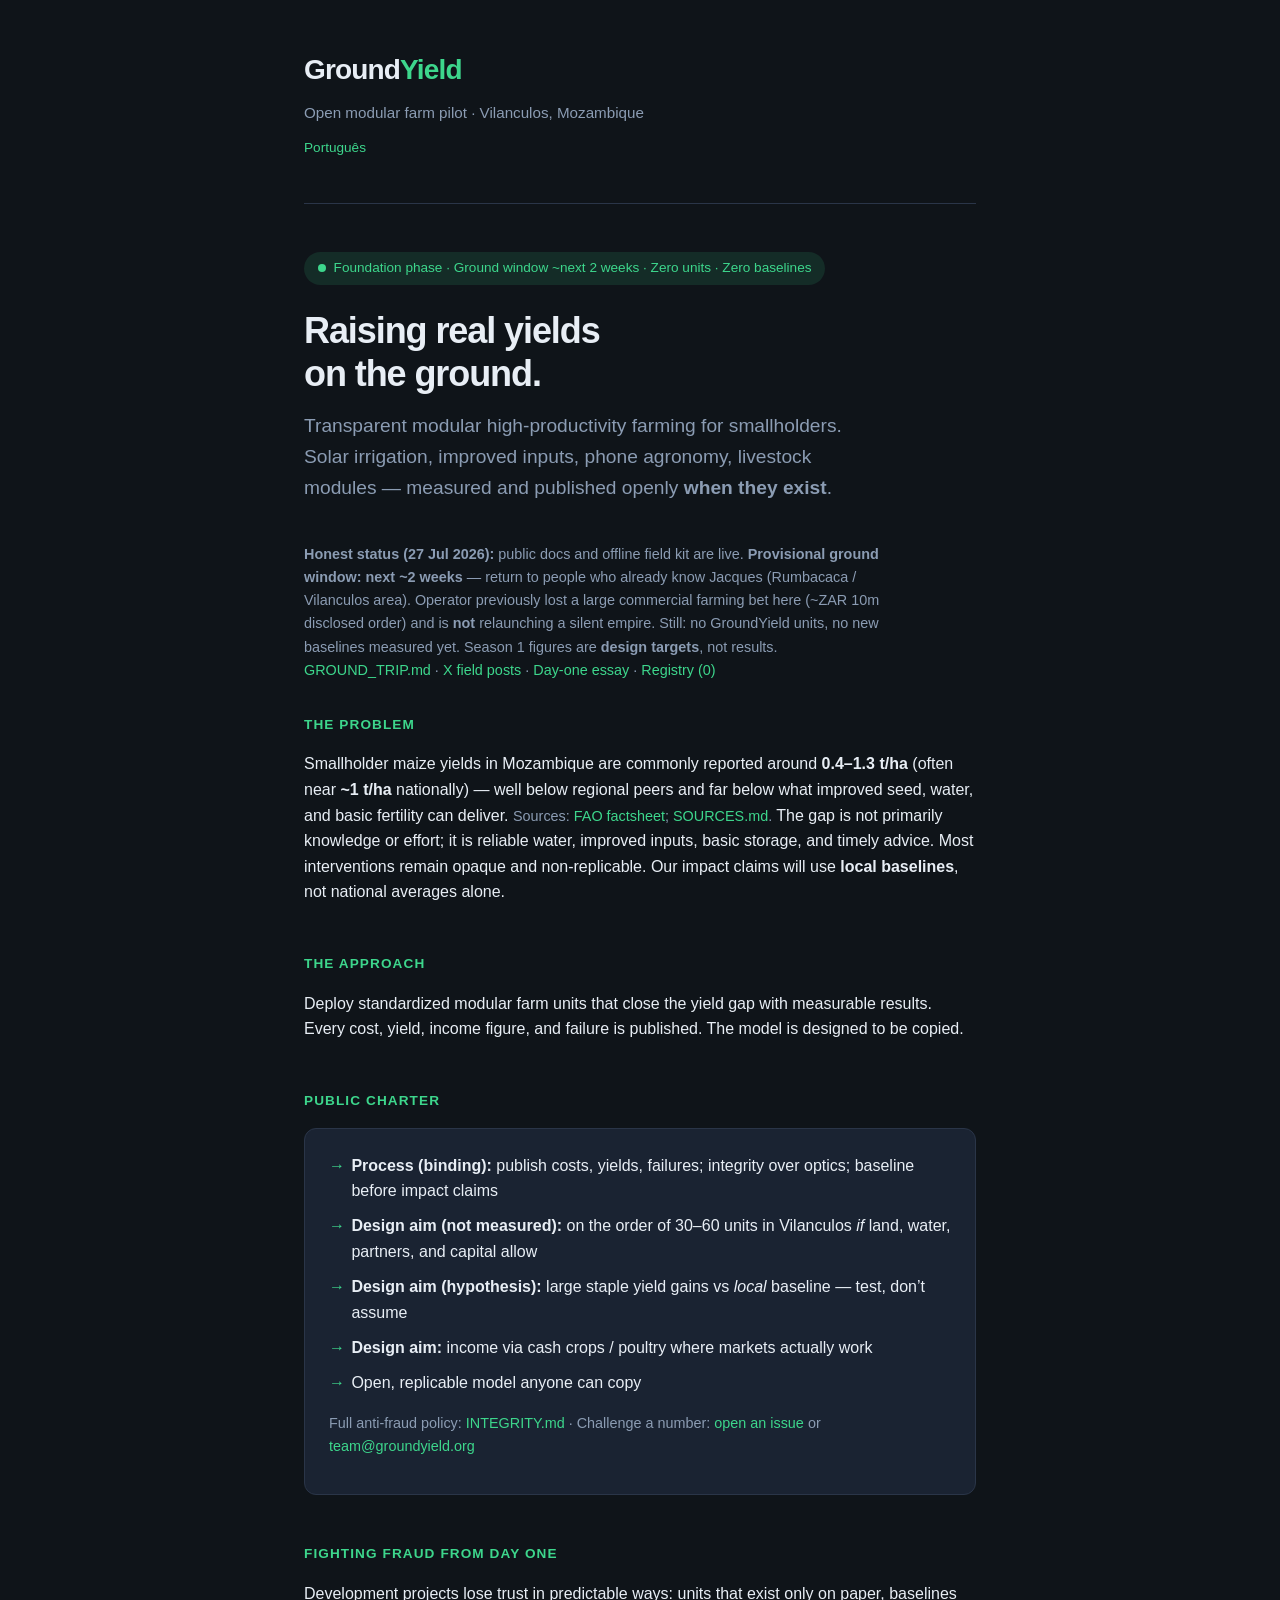
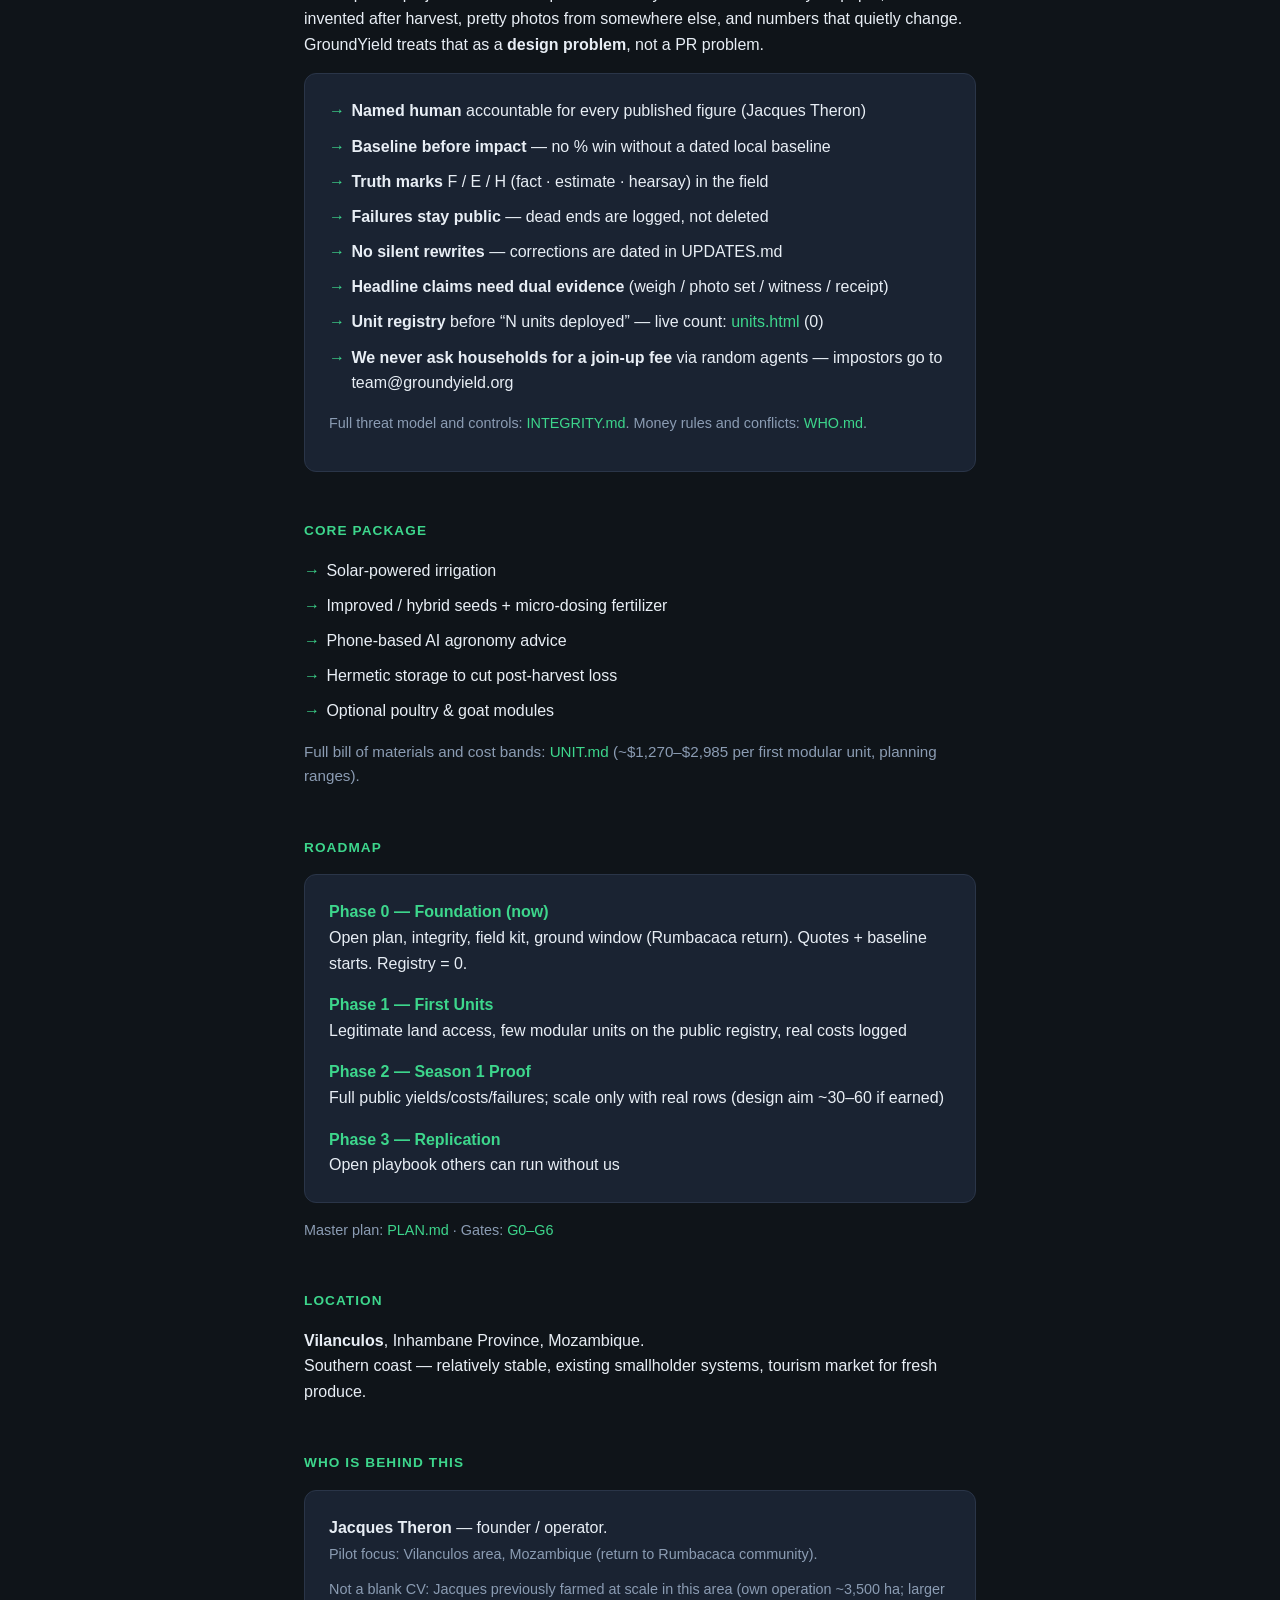
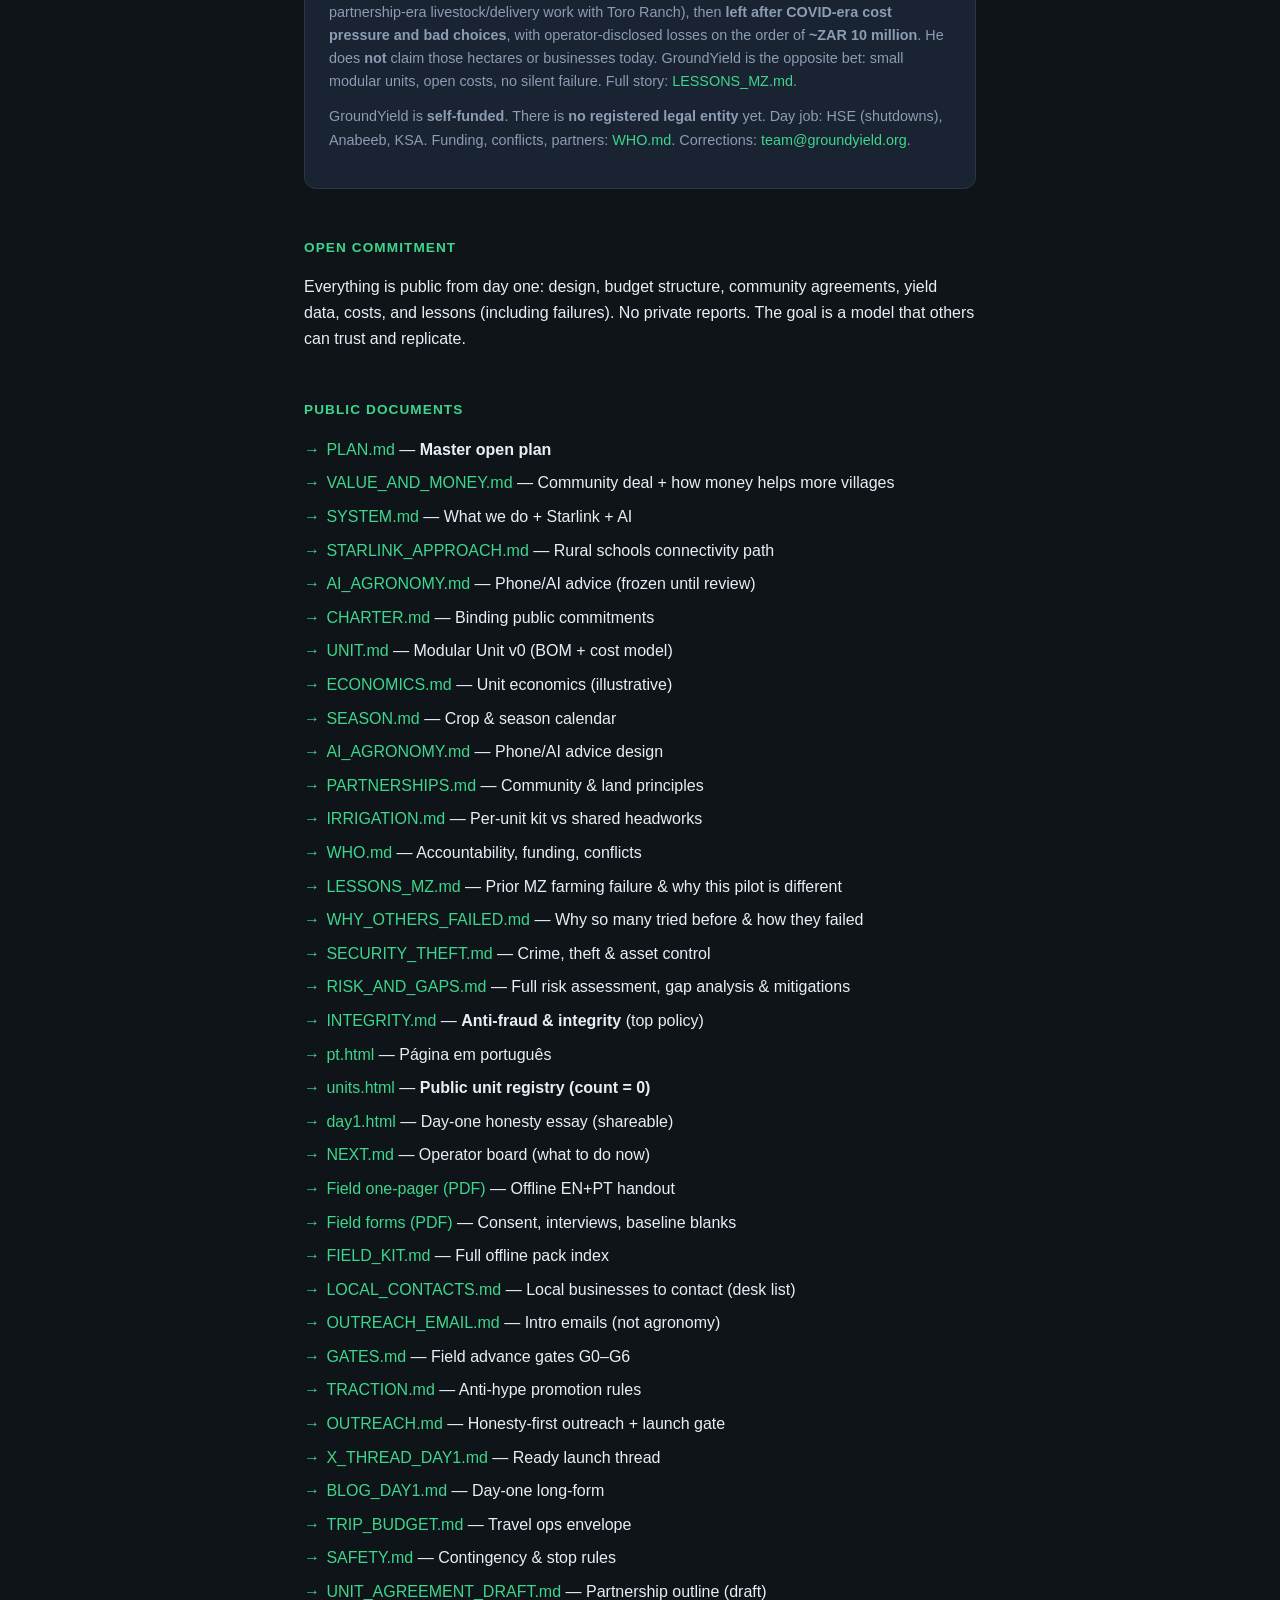
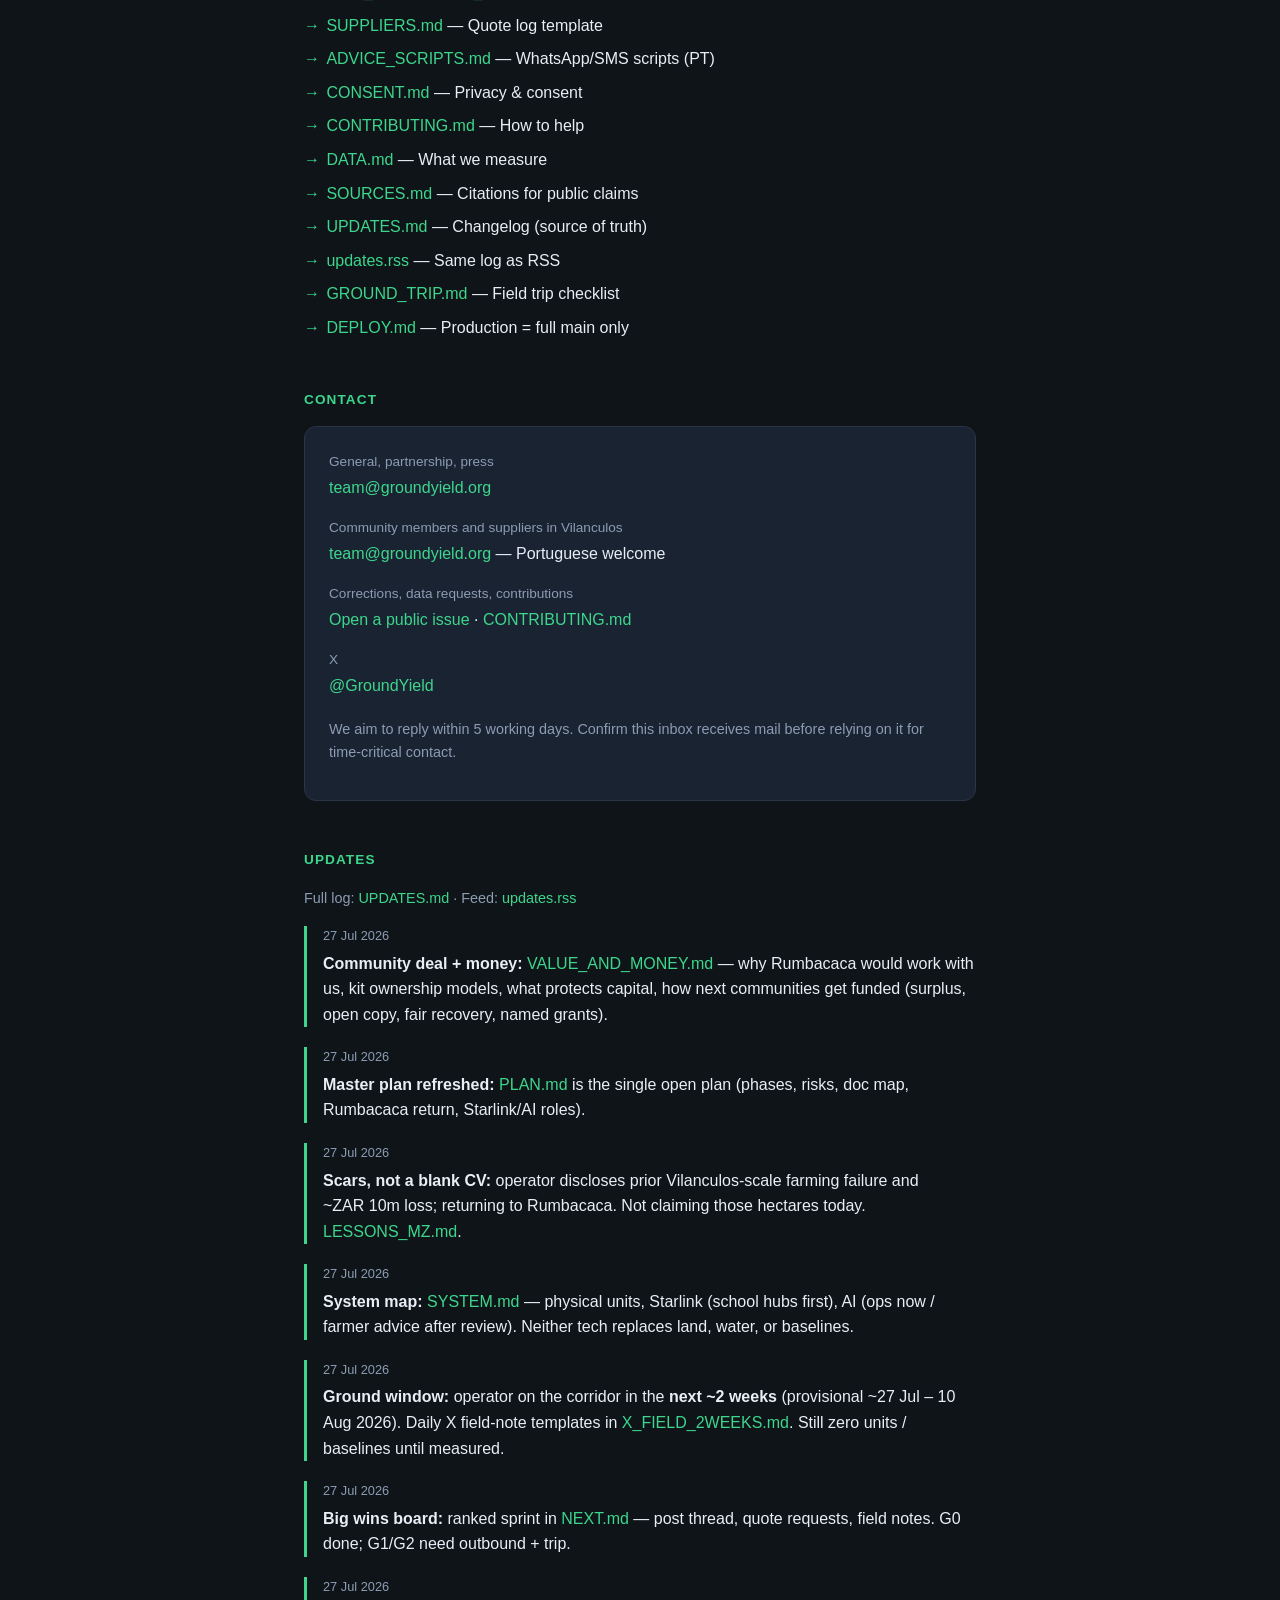
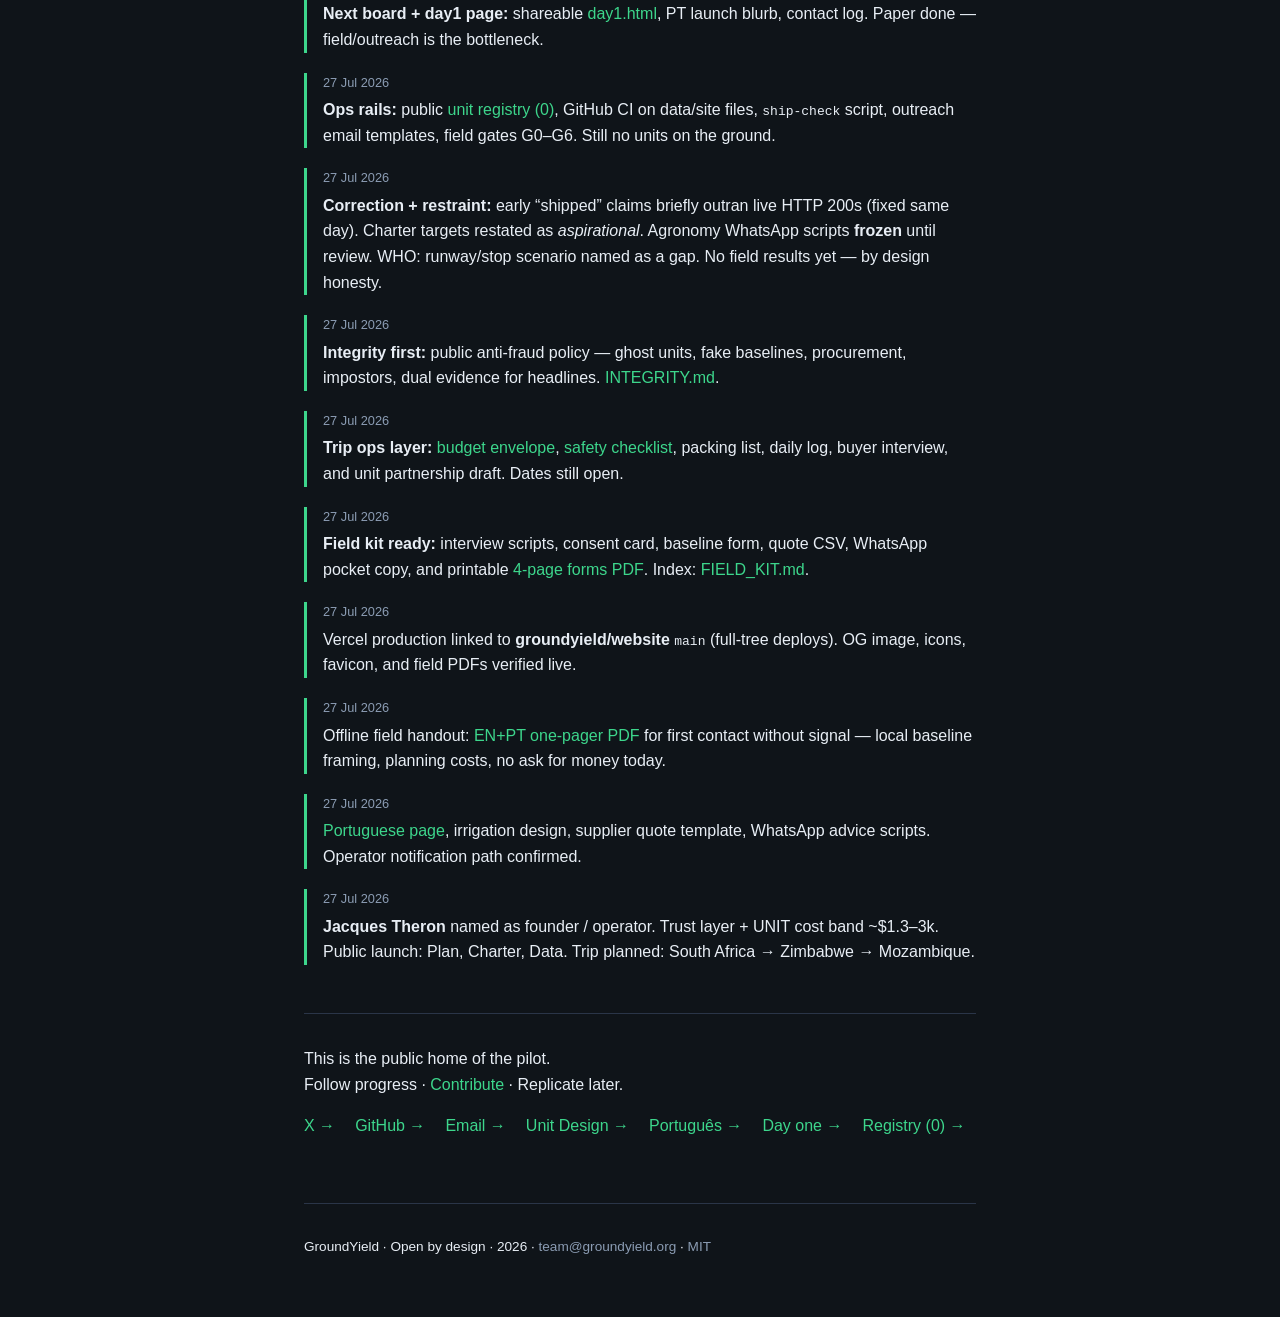
==== commit c2590184: "Add full risk assessment, gap analysis, and mitigation plan RISK_AND_GAPS.md scores risks across str" ====
--- a/index.html
+++ b/index.html
@@ -478,6 +478,7 @@
           <li><a href="https://github.com/groundyield/website/blob/main/LESSONS_MZ.md">LESSONS_MZ.md</a> — Prior MZ farming failure &amp; why this pilot is different</li>
           <li><a href="https://github.com/groundyield/website/blob/main/WHY_OTHERS_FAILED.md">WHY_OTHERS_FAILED.md</a> — Why so many tried before &amp; how they failed</li>
           <li><a href="https://github.com/groundyield/website/blob/main/SECURITY_THEFT.md">SECURITY_THEFT.md</a> — Crime, theft &amp; asset control</li>
+          <li><a href="https://github.com/groundyield/website/blob/main/RISK_AND_GAPS.md">RISK_AND_GAPS.md</a> — Full risk assessment, gap analysis &amp; mitigations</li>
           <li><a href="https://github.com/groundyield/website/blob/main/INTEGRITY.md">INTEGRITY.md</a> — <strong>Anti-fraud &amp; integrity</strong> (top policy)</li>
           <li><a href="/pt.html">pt.html</a> — Página em português</li>
           <li><a href="/units.html">units.html</a> — <strong>Public unit registry (count = 0)</strong></li>
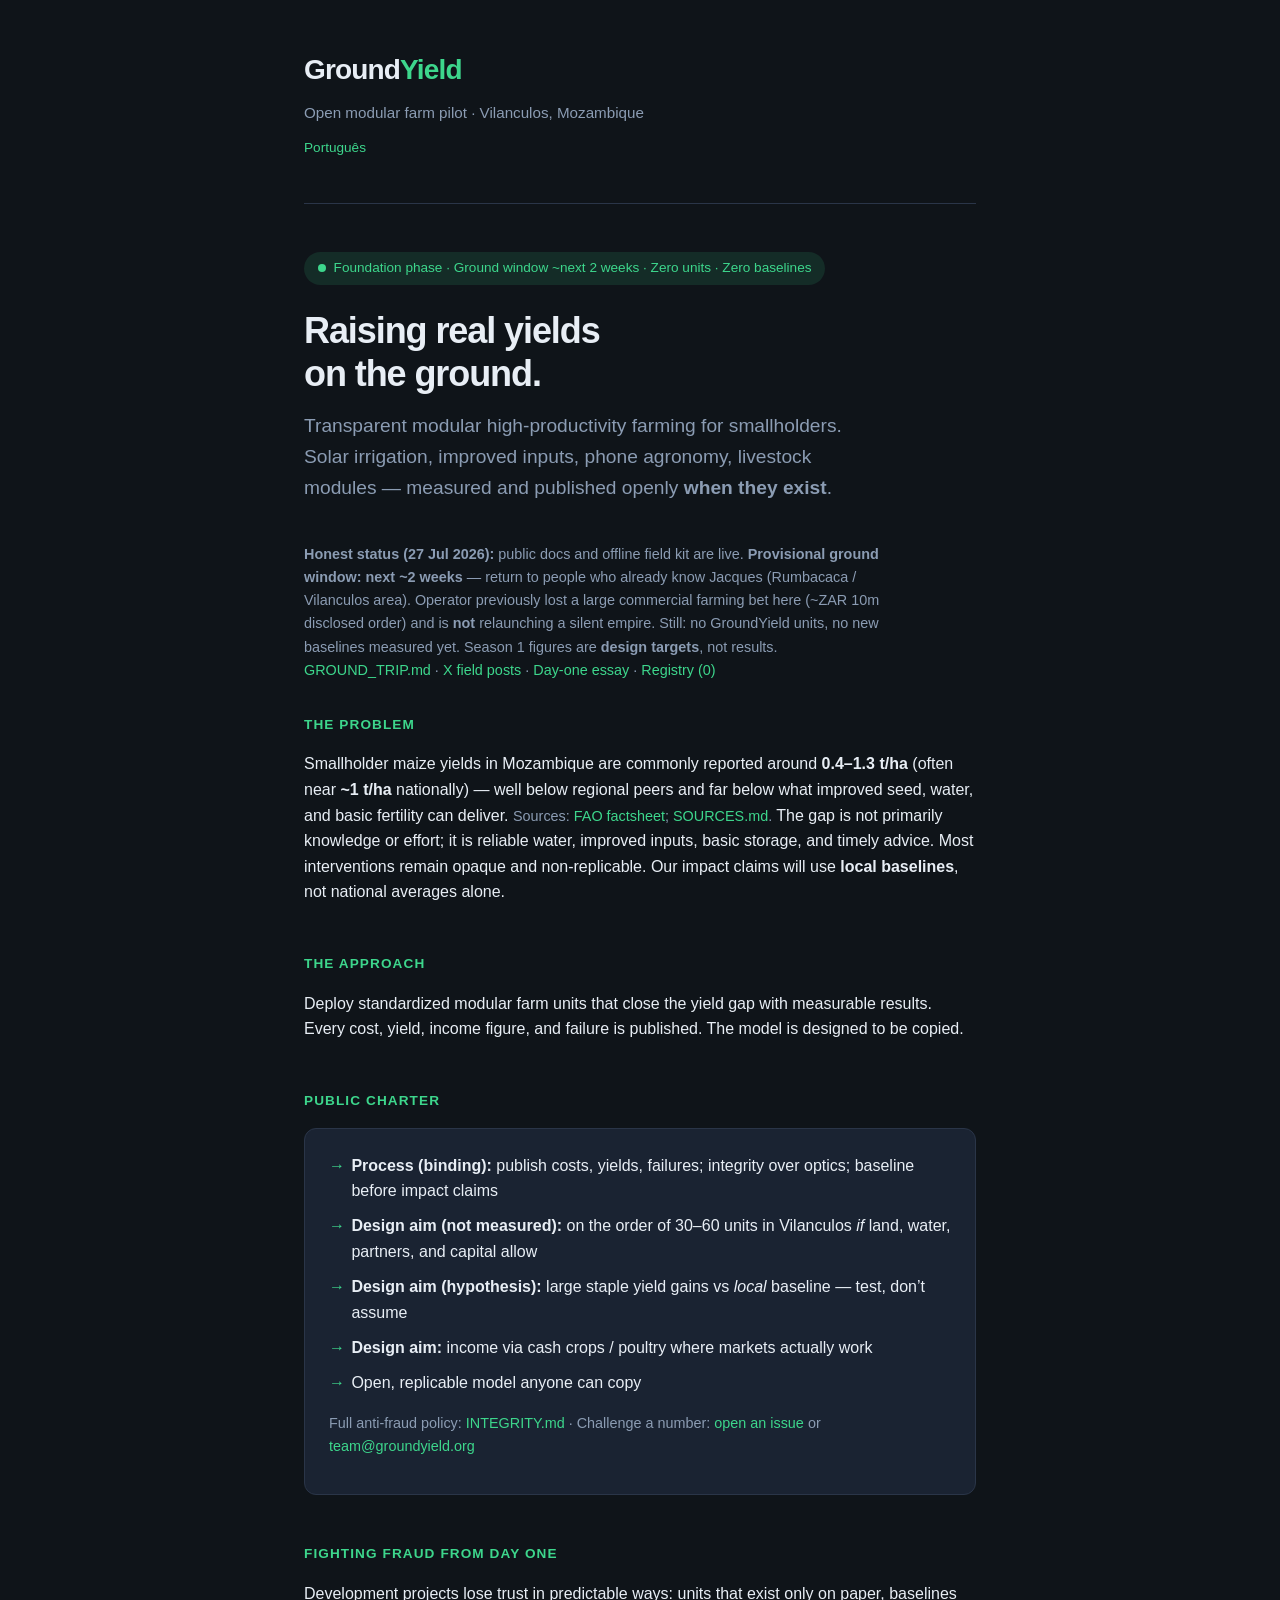
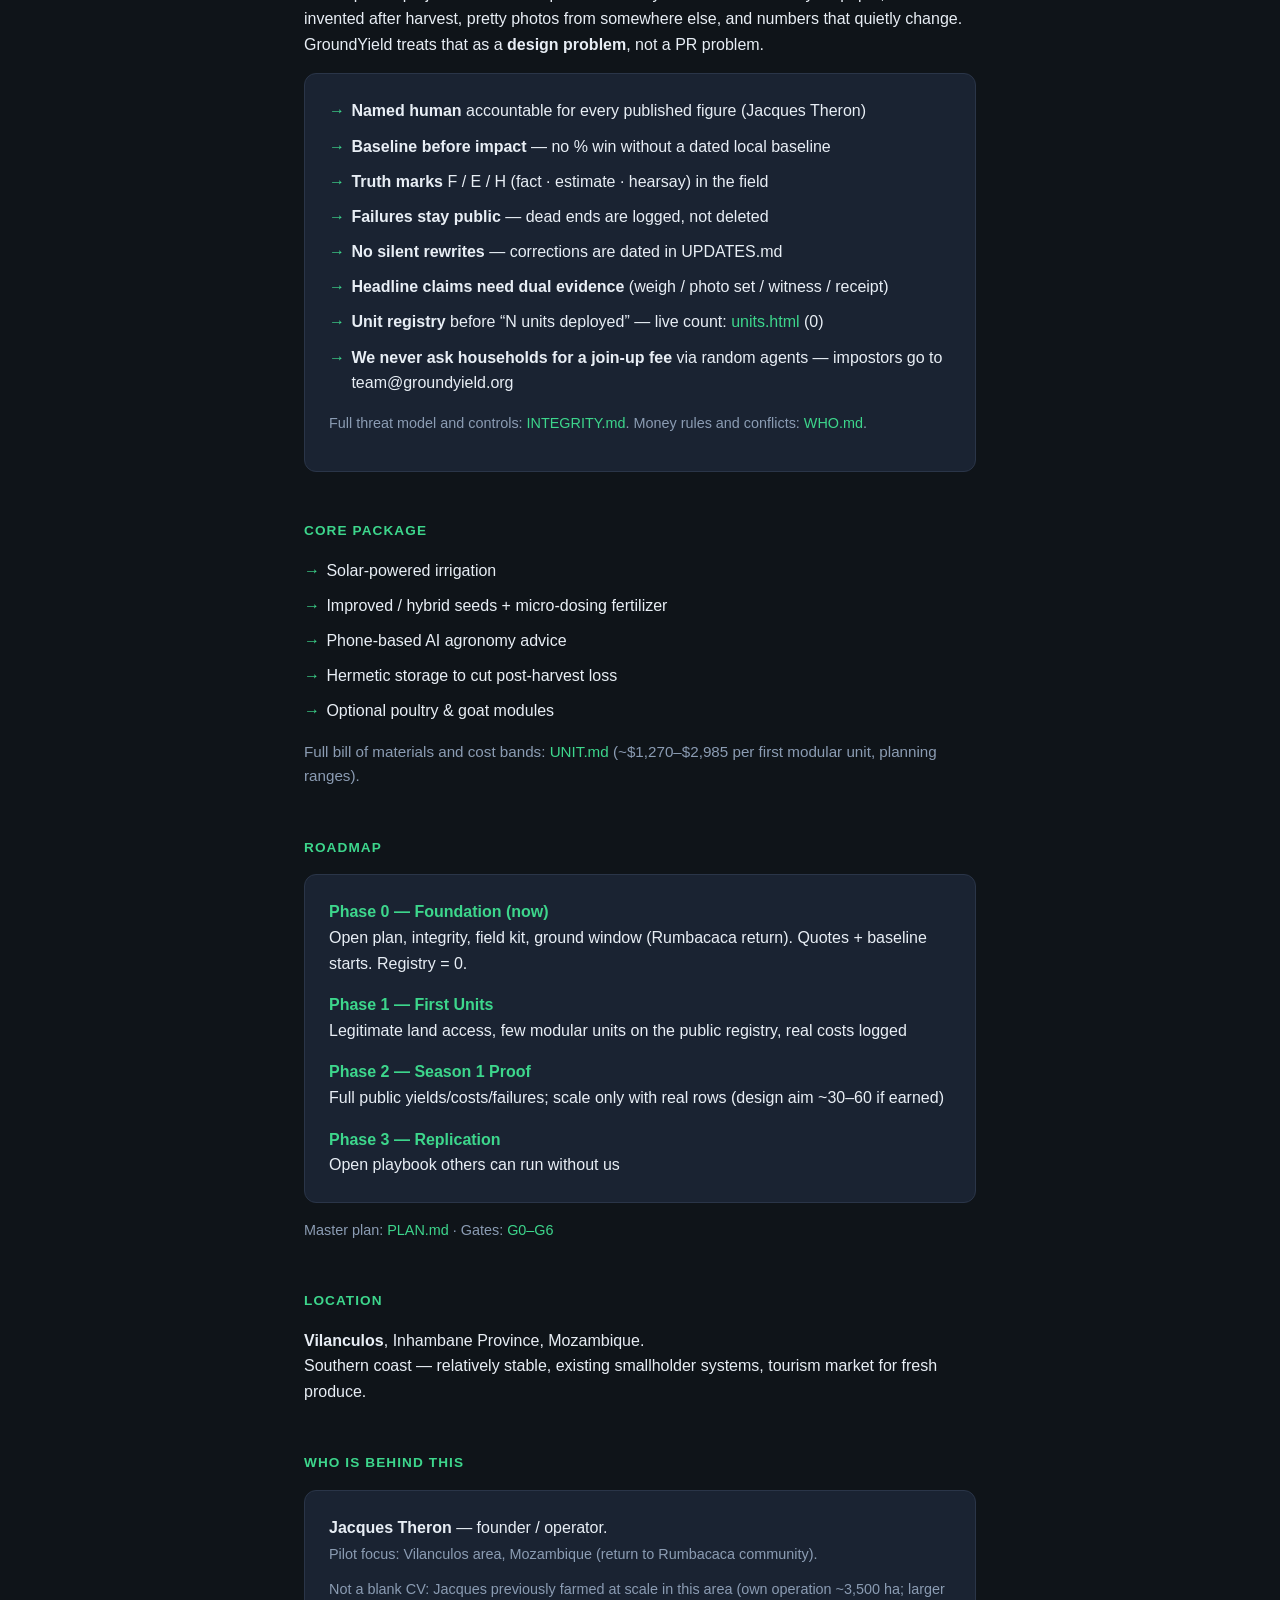
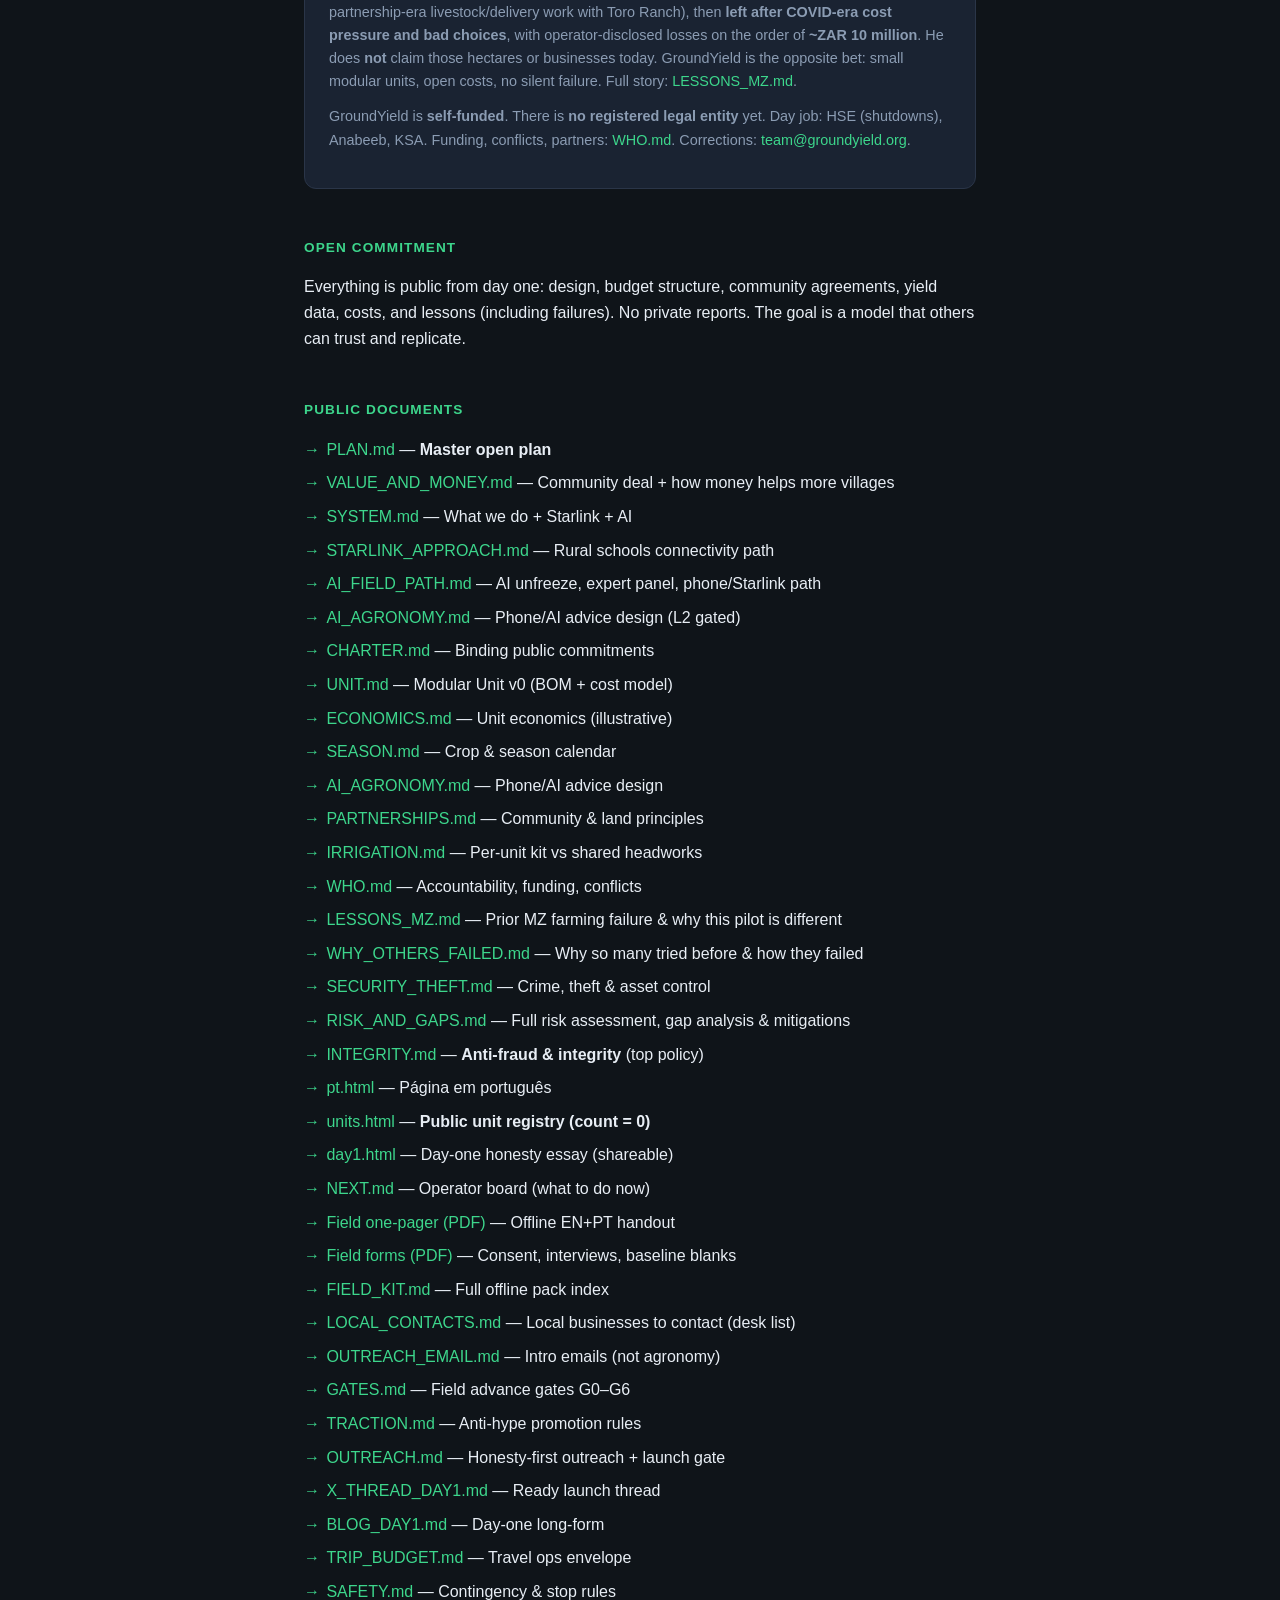
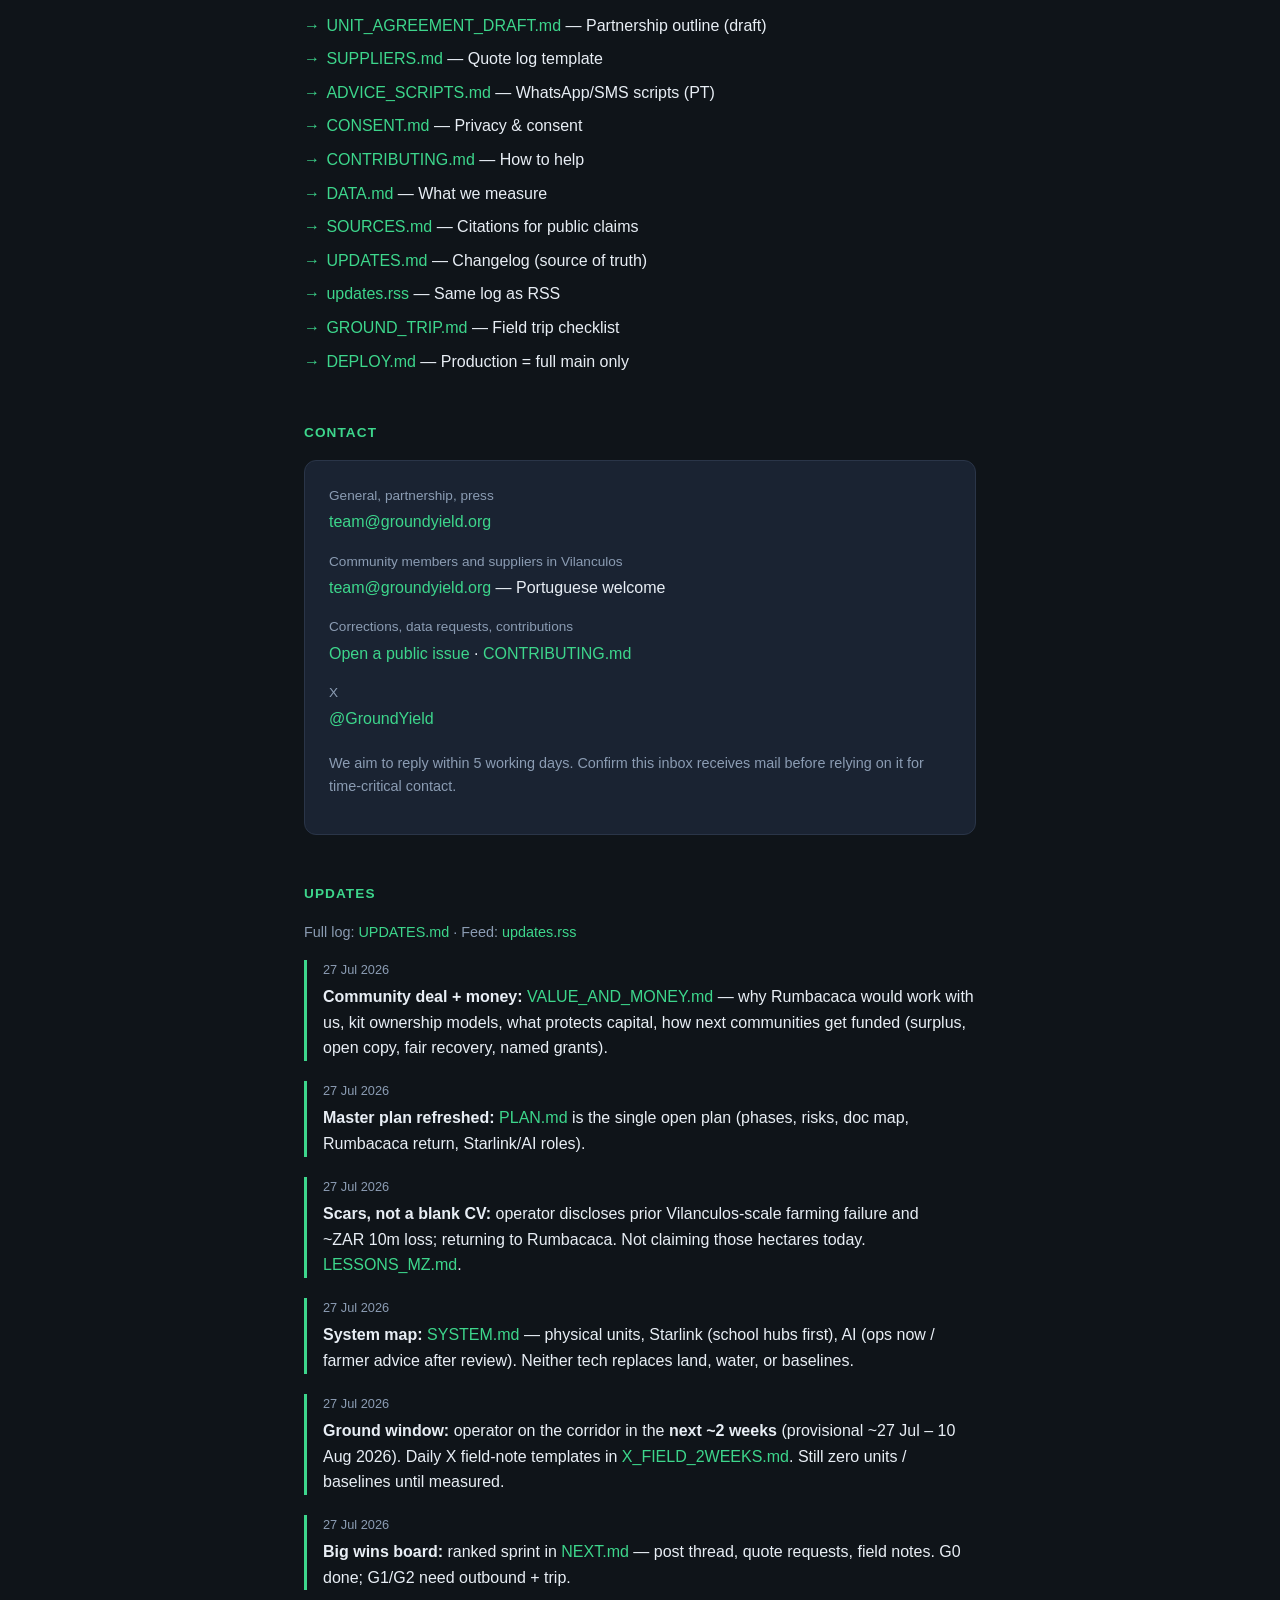
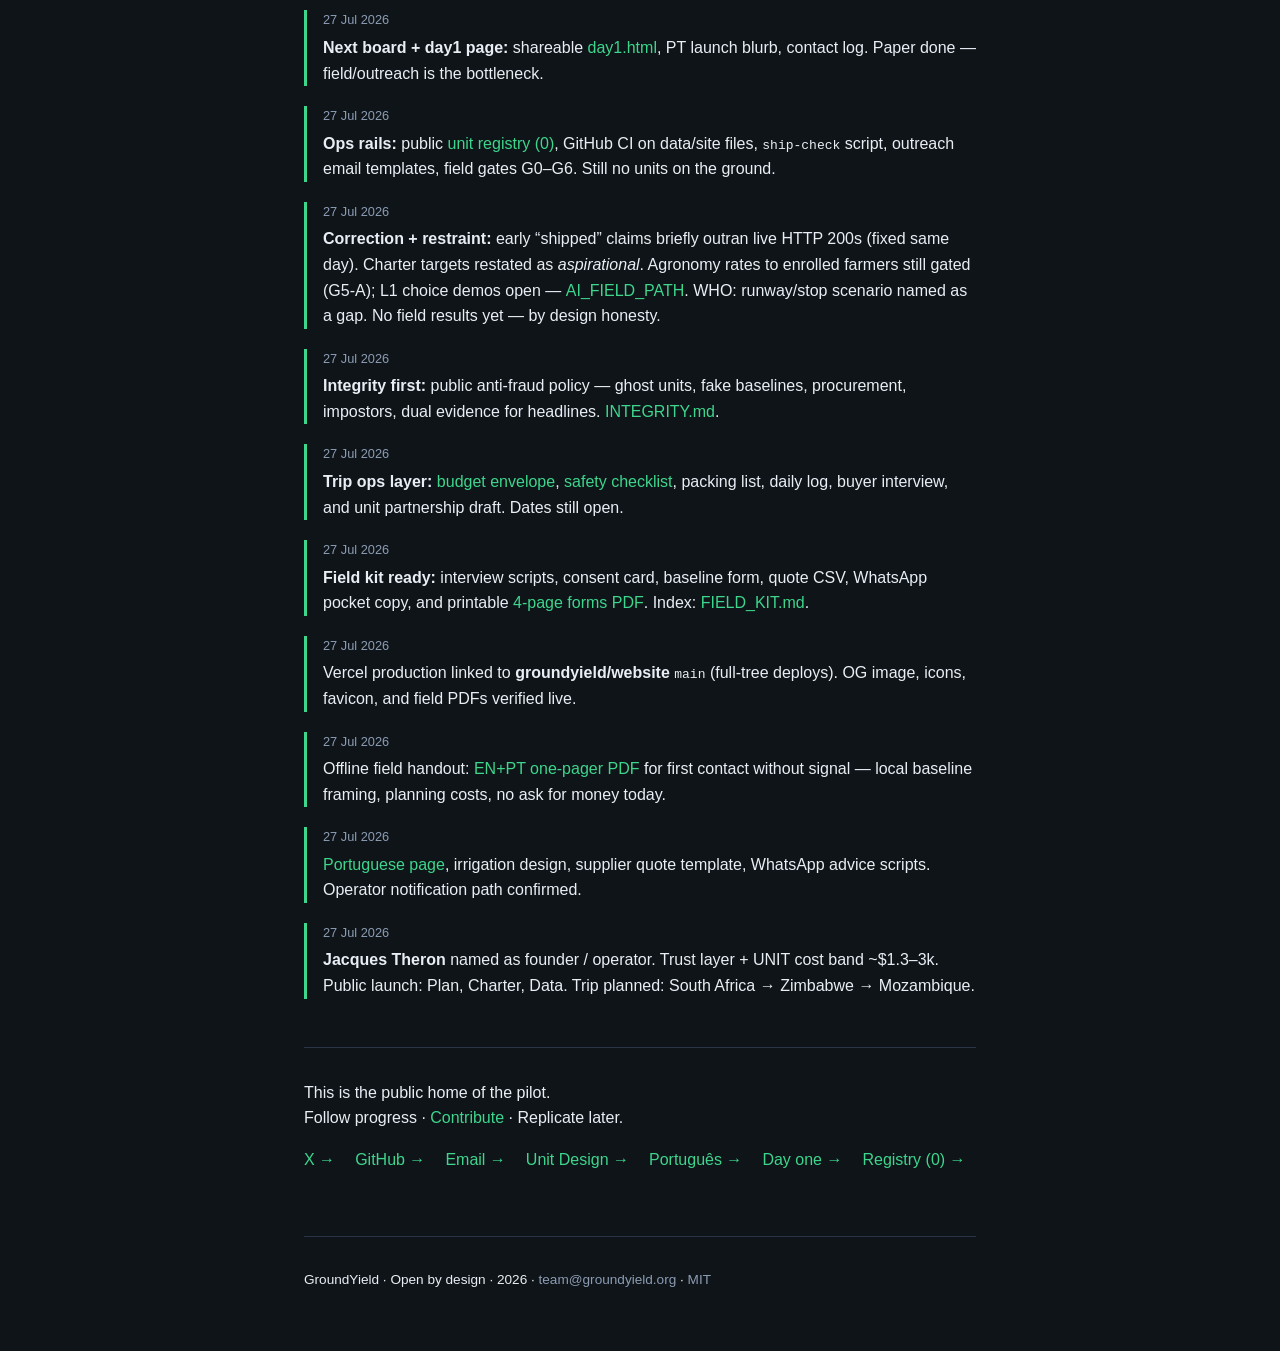
==== commit bd33129a: "Stage AI unfreeze: demos open, expert panel path, instant later Add AI_FIELD_PATH with CHOICE helper" ====
--- a/index.html
+++ b/index.html
@@ -466,7 +466,8 @@
           <li><a href="https://github.com/groundyield/website/blob/main/VALUE_AND_MONEY.md">VALUE_AND_MONEY.md</a> — Community deal + how money helps more villages</li>
           <li><a href="https://github.com/groundyield/website/blob/main/SYSTEM.md">SYSTEM.md</a> — What we do + Starlink + AI</li>
           <li><a href="https://github.com/groundyield/website/blob/main/field/STARLINK_APPROACH.md">STARLINK_APPROACH.md</a> — Rural schools connectivity path</li>
-          <li><a href="https://github.com/groundyield/website/blob/main/AI_AGRONOMY.md">AI_AGRONOMY.md</a> — Phone/AI advice (frozen until review)</li>
+          <li><a href="https://github.com/groundyield/website/blob/main/AI_FIELD_PATH.md">AI_FIELD_PATH.md</a> — AI unfreeze, expert panel, phone/Starlink path</li>
+          <li><a href="https://github.com/groundyield/website/blob/main/AI_AGRONOMY.md">AI_AGRONOMY.md</a> — Phone/AI advice design (L2 gated)</li>
           <li><a href="https://github.com/groundyield/website/blob/main/CHARTER.md">CHARTER.md</a> — Binding public commitments</li>
           <li><a href="https://github.com/groundyield/website/blob/main/UNIT.md">UNIT.md</a> — Modular Unit v0 (BOM + cost model)</li>
           <li><a href="https://github.com/groundyield/website/blob/main/ECONOMICS.md">ECONOMICS.md</a> — Unit economics (illustrative)</li>
@@ -564,7 +565,7 @@
         </article>
         <article class="update">
           <time datetime="2026-07-27">27 Jul 2026</time>
-          <p><strong>Correction + restraint:</strong> early “shipped” claims briefly outran live HTTP 200s (fixed same day). Charter targets restated as <em>aspirational</em>. Agronomy WhatsApp scripts <strong>frozen</strong> until review. WHO: runway/stop scenario named as a gap. No field results yet — by design honesty.</p>
+          <p><strong>Correction + restraint:</strong> early “shipped” claims briefly outran live HTTP 200s (fixed same day). Charter targets restated as <em>aspirational</em>. Agronomy rates to enrolled farmers still gated (G5-A); L1 choice demos open — <a href="https://github.com/groundyield/website/blob/main/AI_FIELD_PATH.md">AI_FIELD_PATH</a>. WHO: runway/stop scenario named as a gap. No field results yet — by design honesty.</p>
         </article>
         <article class="update">
           <time datetime="2026-07-27">27 Jul 2026</time>
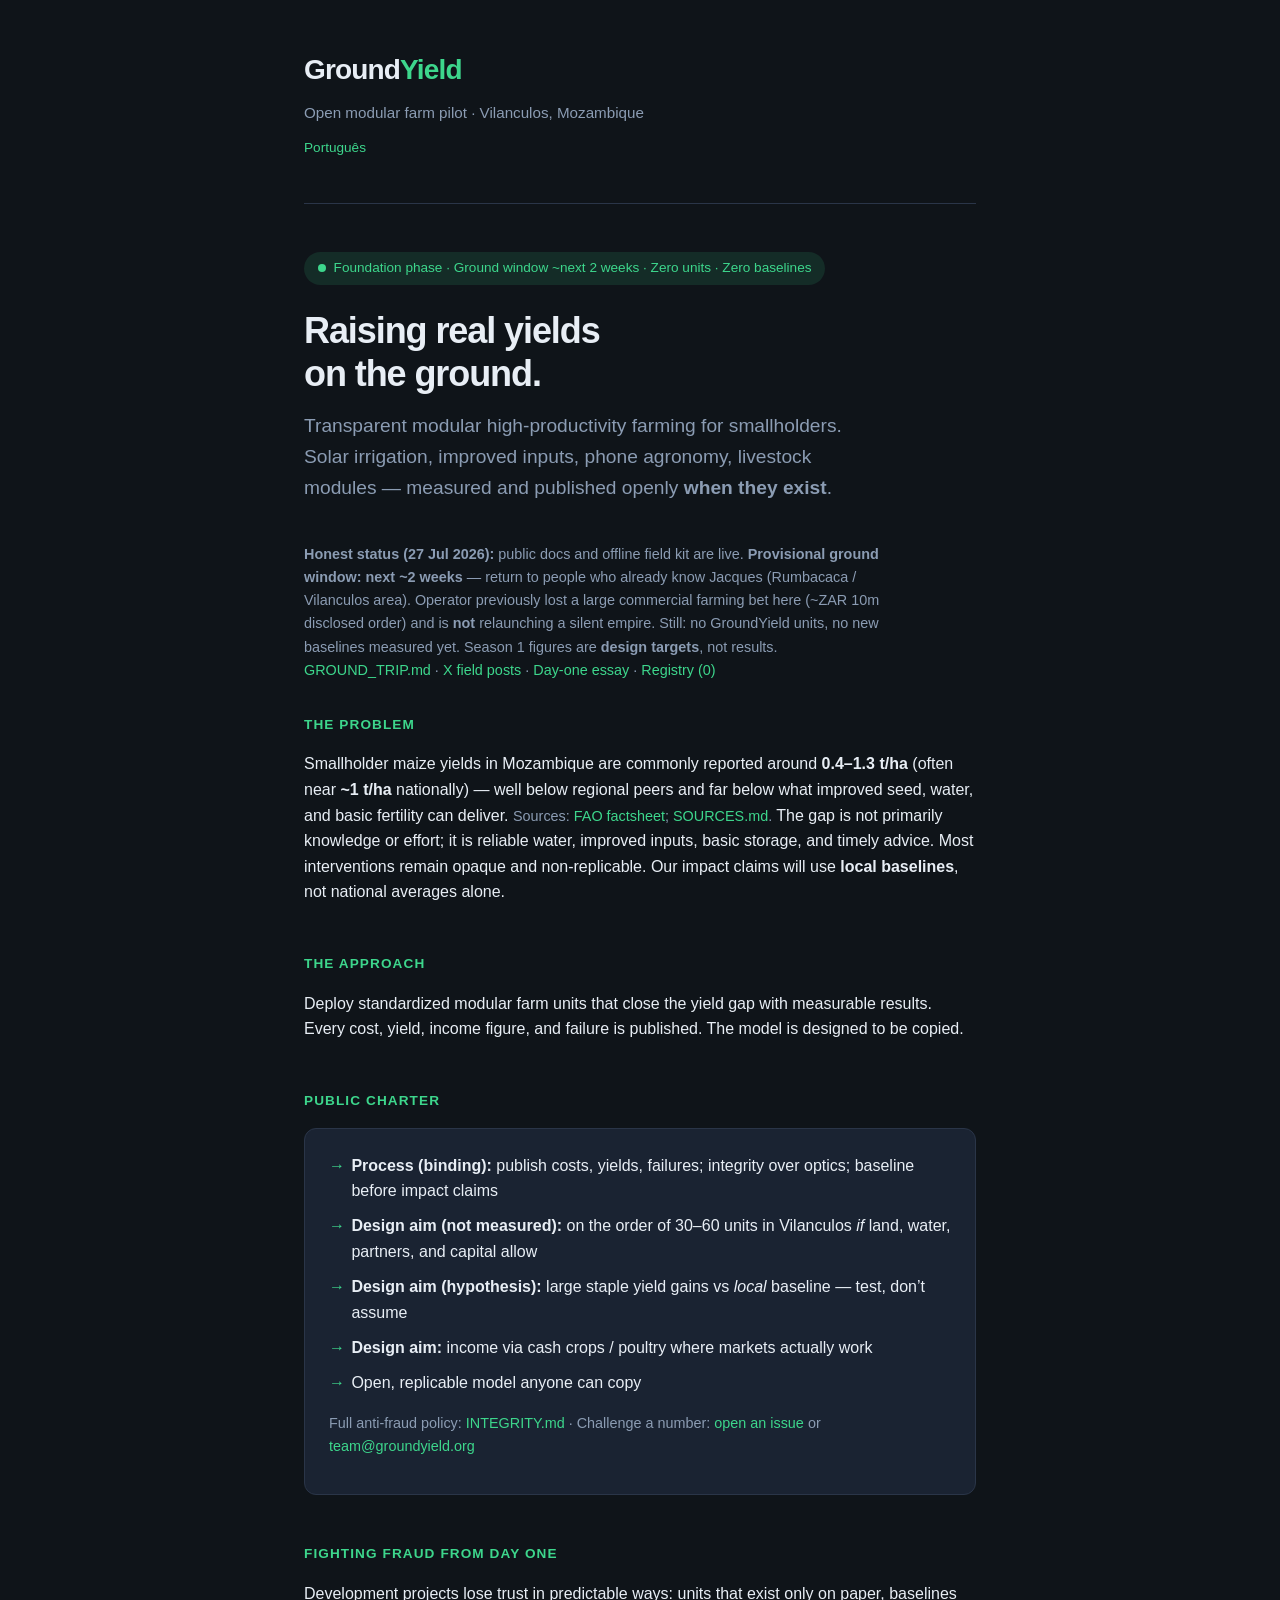
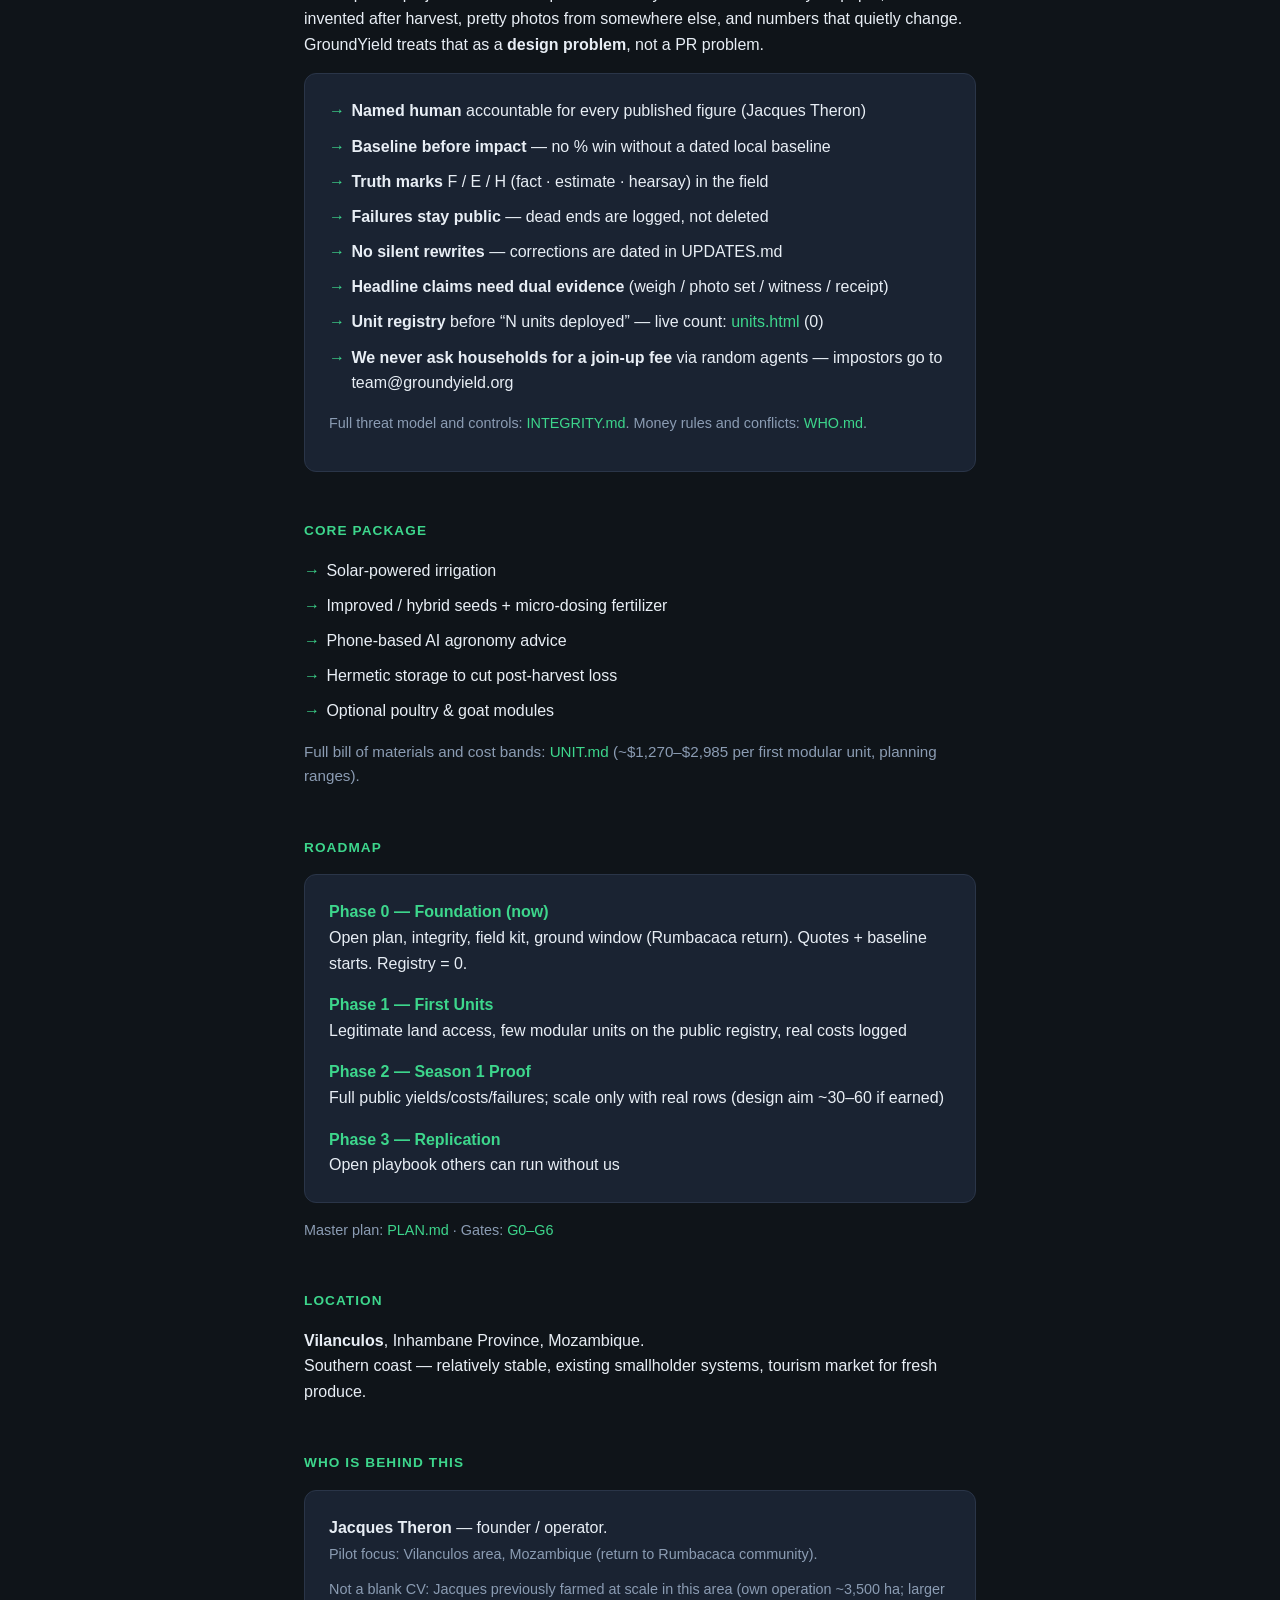
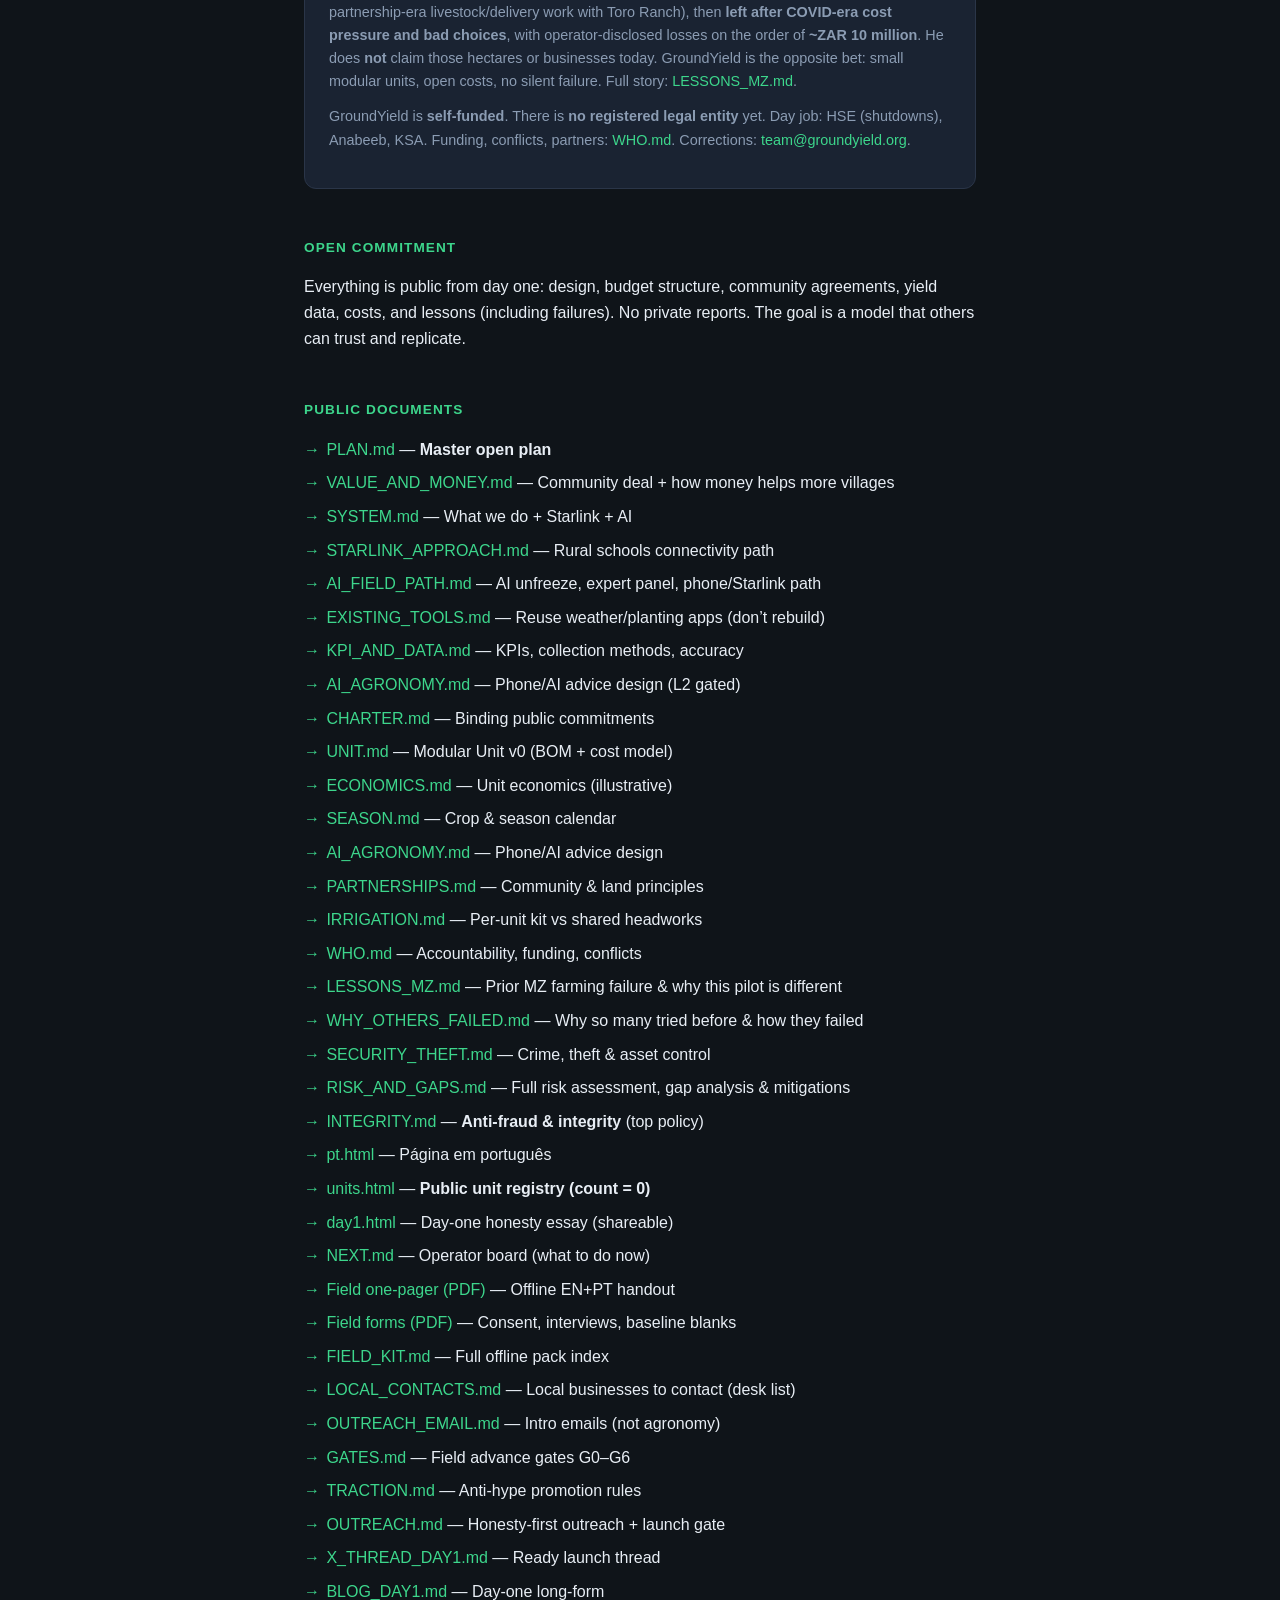
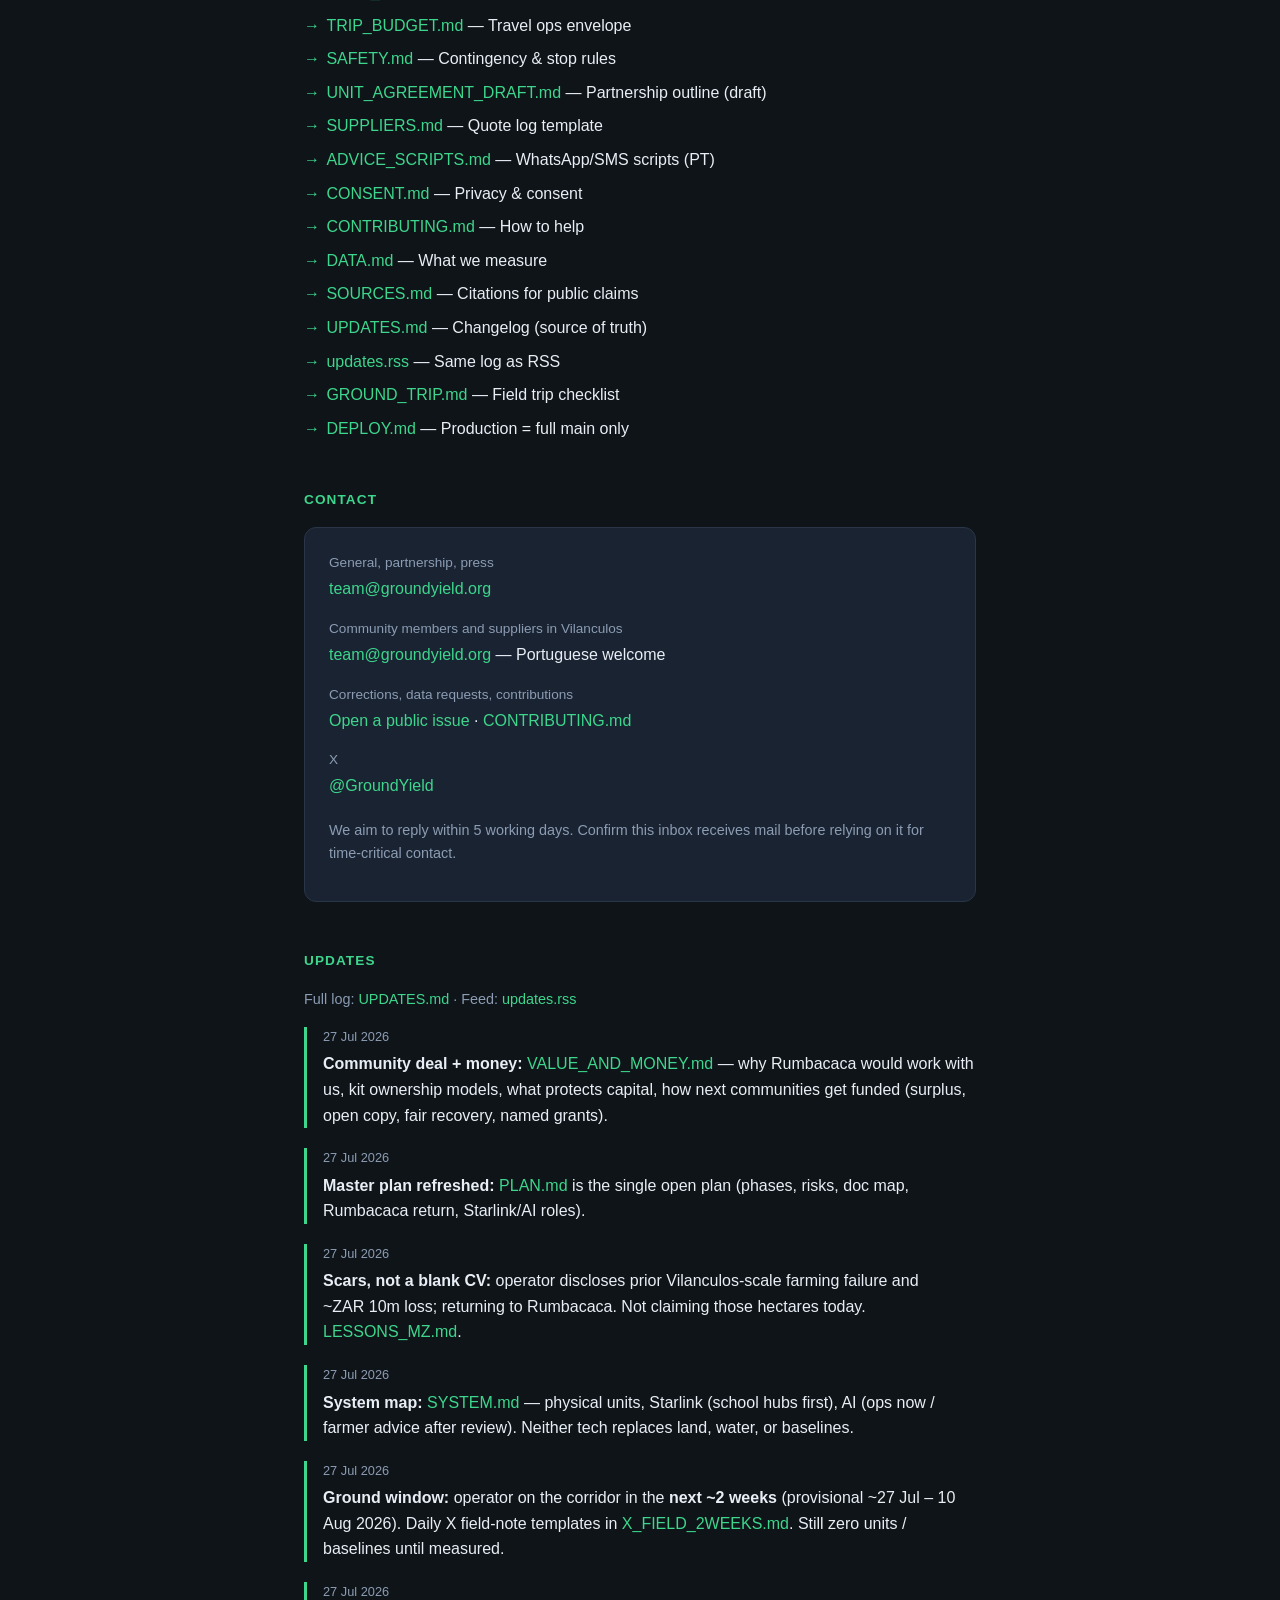
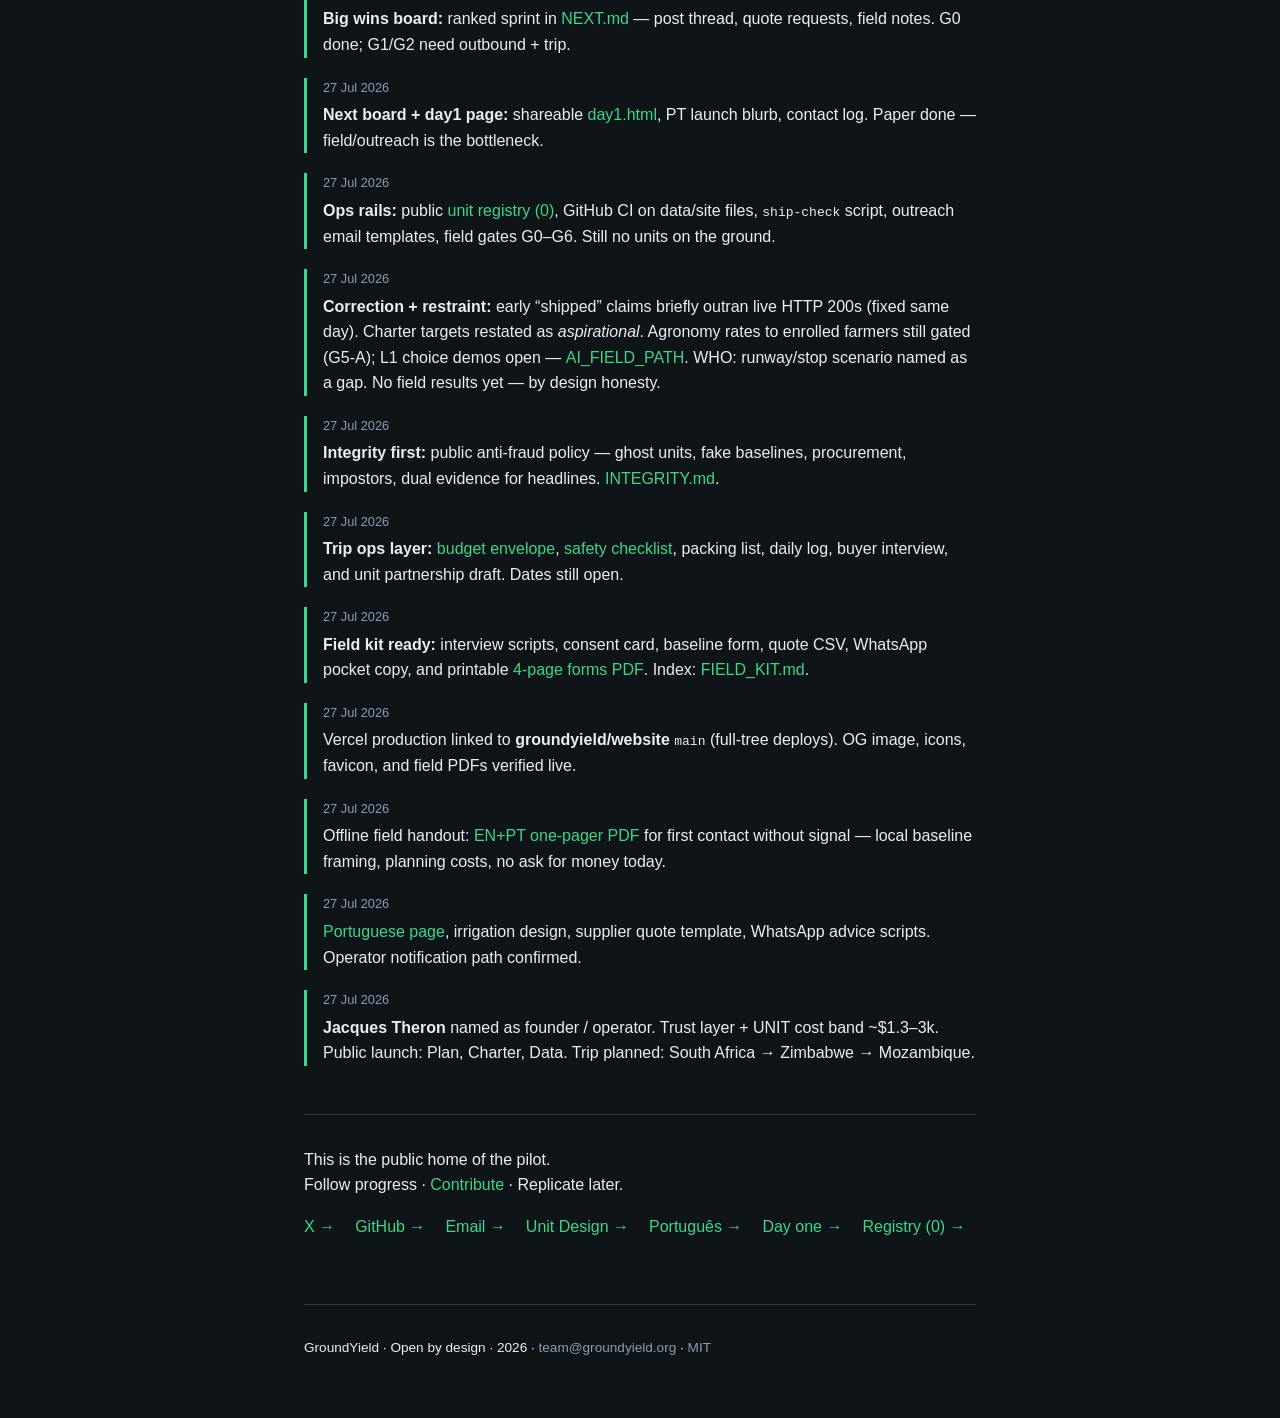
==== commit 99b2c66b: "Add KPI collection accuracy bars and existing tools reuse KPI_AND_DATA defines process, yield, water" ====
--- a/index.html
+++ b/index.html
@@ -467,6 +467,8 @@
           <li><a href="https://github.com/groundyield/website/blob/main/SYSTEM.md">SYSTEM.md</a> — What we do + Starlink + AI</li>
           <li><a href="https://github.com/groundyield/website/blob/main/field/STARLINK_APPROACH.md">STARLINK_APPROACH.md</a> — Rural schools connectivity path</li>
           <li><a href="https://github.com/groundyield/website/blob/main/AI_FIELD_PATH.md">AI_FIELD_PATH.md</a> — AI unfreeze, expert panel, phone/Starlink path</li>
+          <li><a href="https://github.com/groundyield/website/blob/main/EXISTING_TOOLS.md">EXISTING_TOOLS.md</a> — Reuse weather/planting apps (don’t rebuild)</li>
+          <li><a href="https://github.com/groundyield/website/blob/main/KPI_AND_DATA.md">KPI_AND_DATA.md</a> — KPIs, collection methods, accuracy</li>
           <li><a href="https://github.com/groundyield/website/blob/main/AI_AGRONOMY.md">AI_AGRONOMY.md</a> — Phone/AI advice design (L2 gated)</li>
           <li><a href="https://github.com/groundyield/website/blob/main/CHARTER.md">CHARTER.md</a> — Binding public commitments</li>
           <li><a href="https://github.com/groundyield/website/blob/main/UNIT.md">UNIT.md</a> — Modular Unit v0 (BOM + cost model)</li>
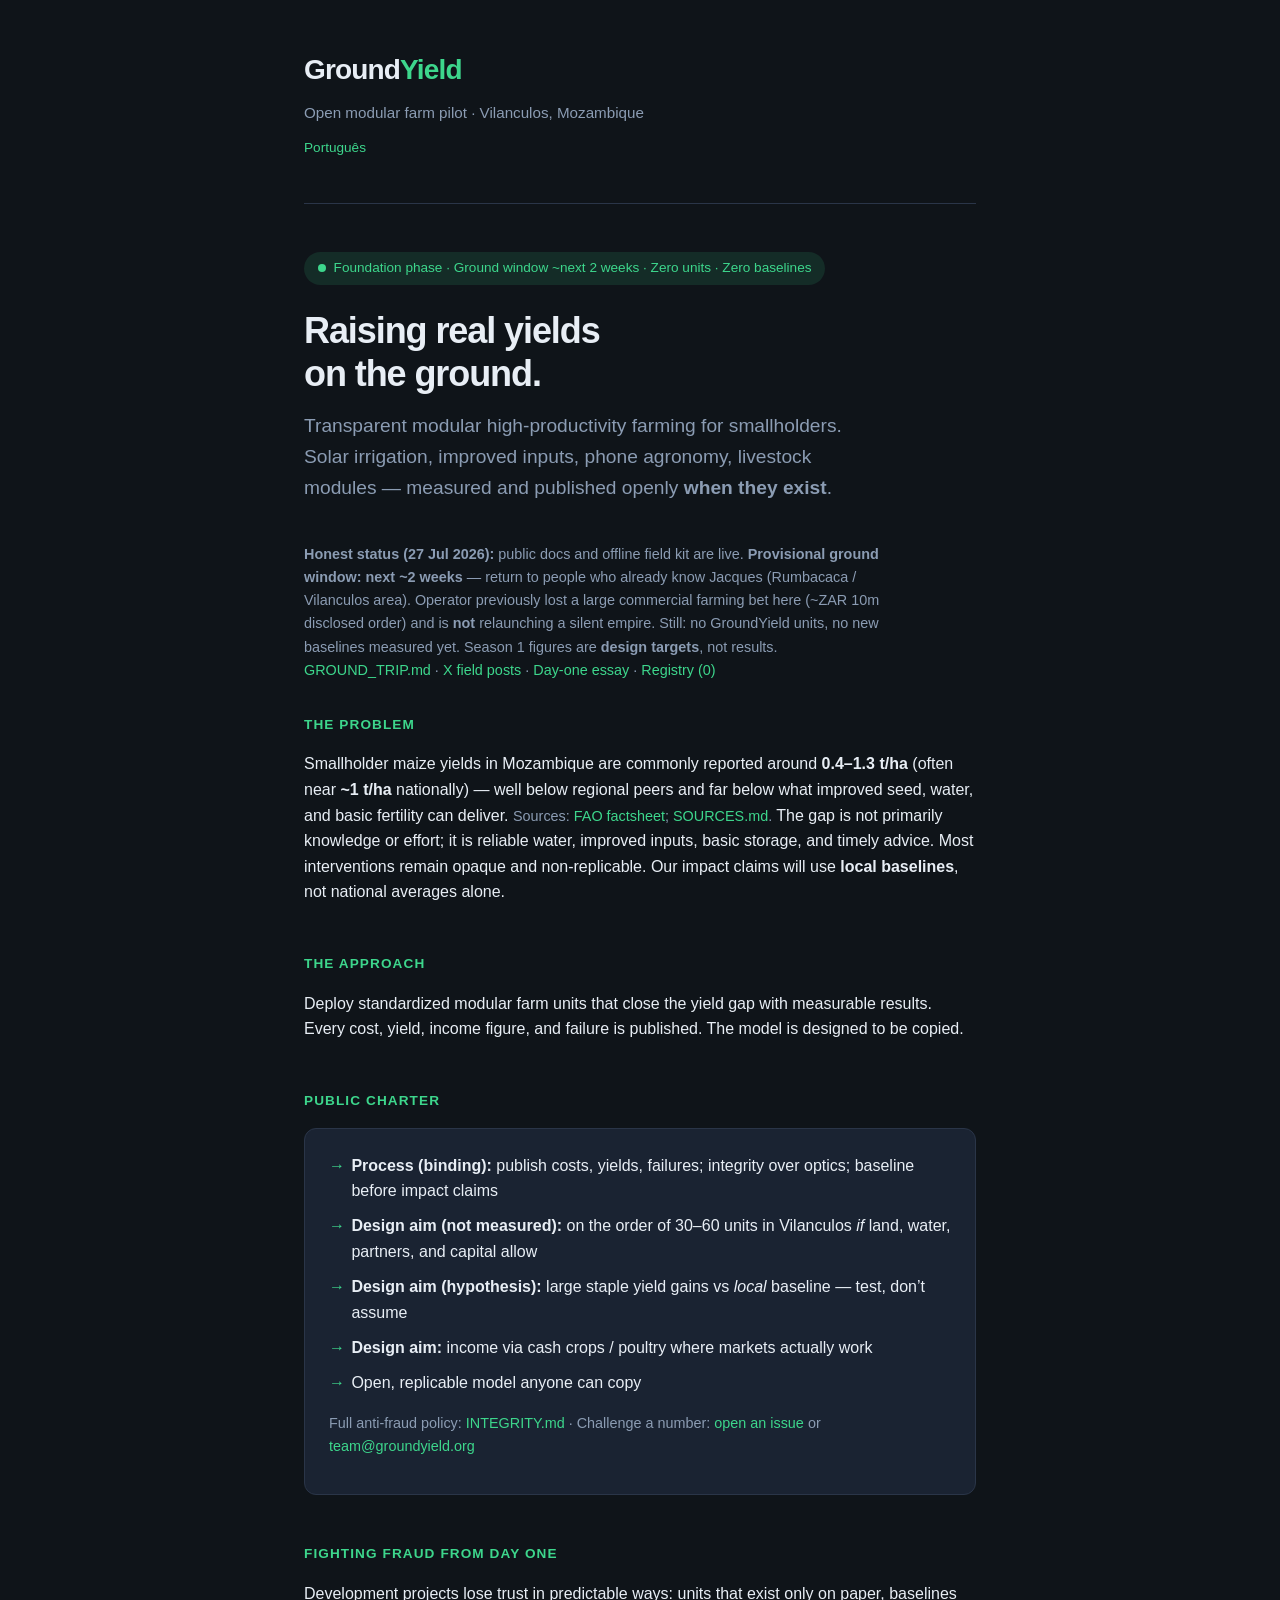
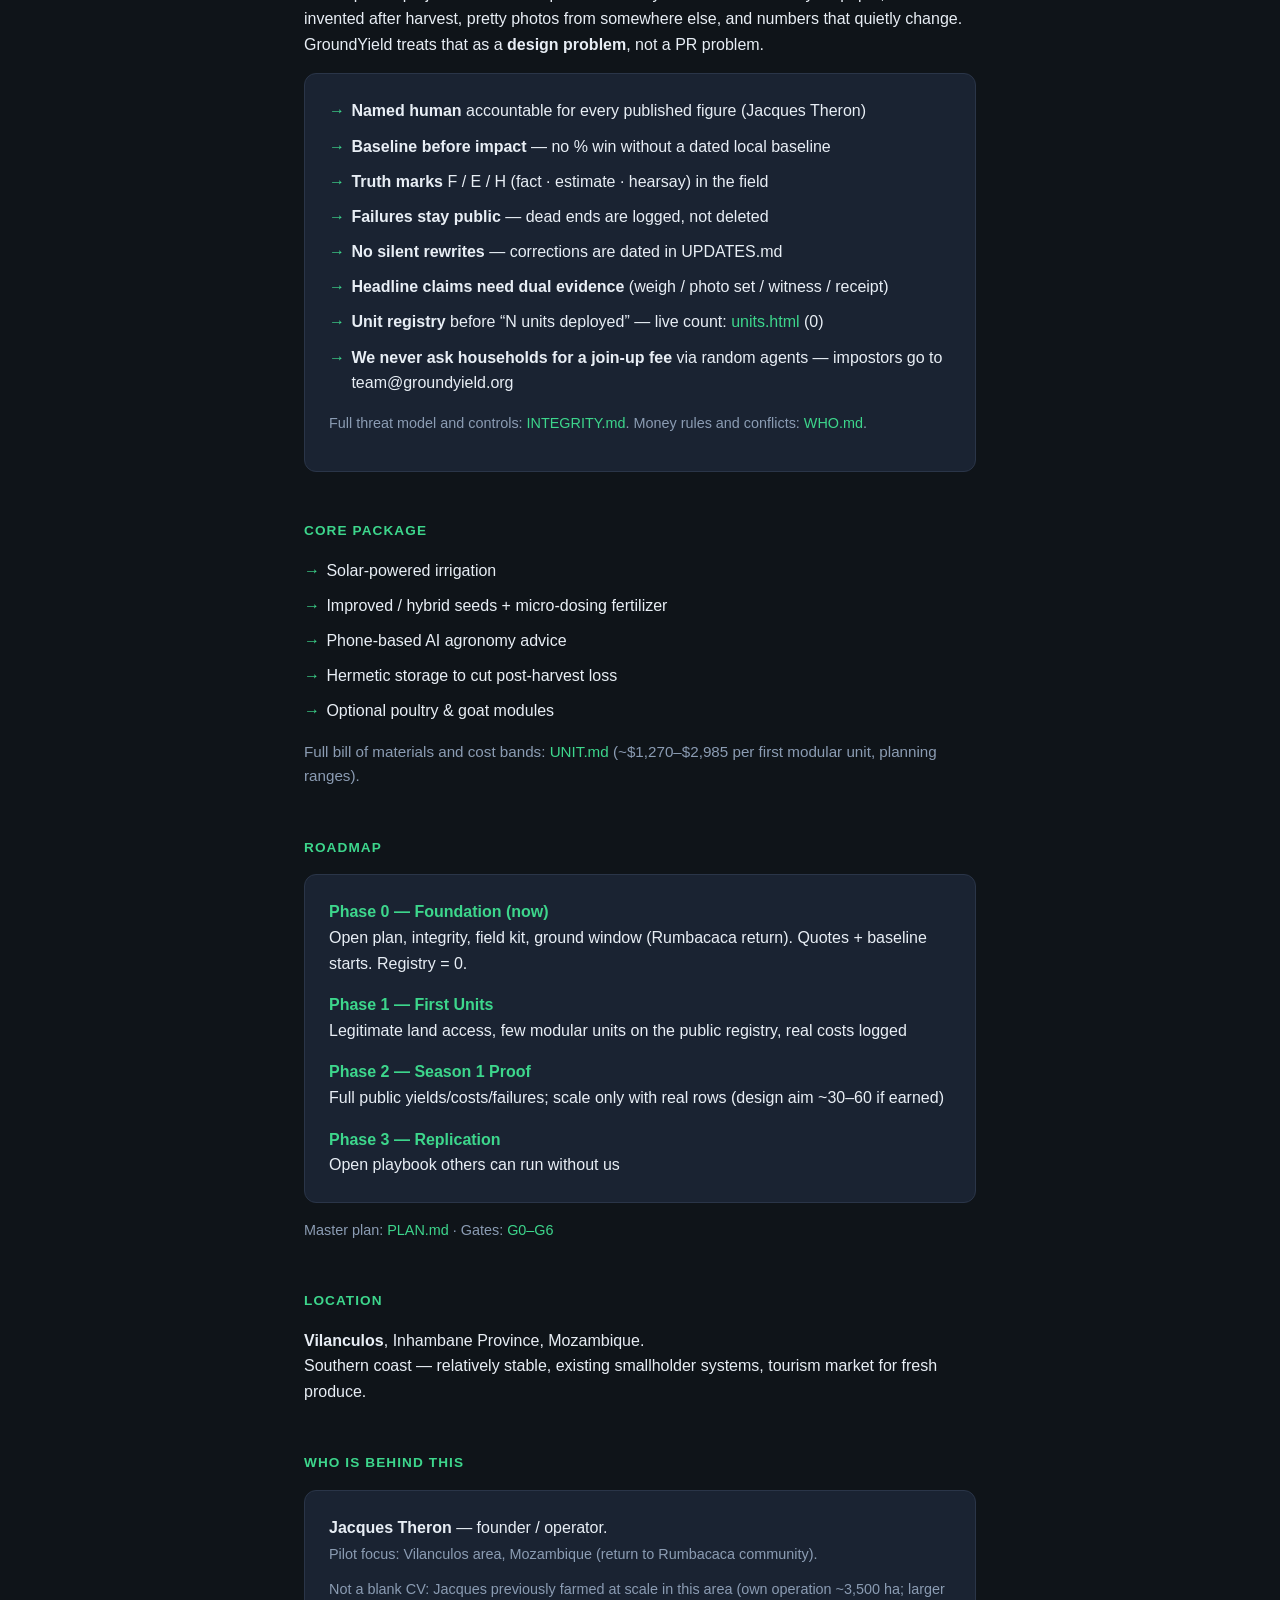
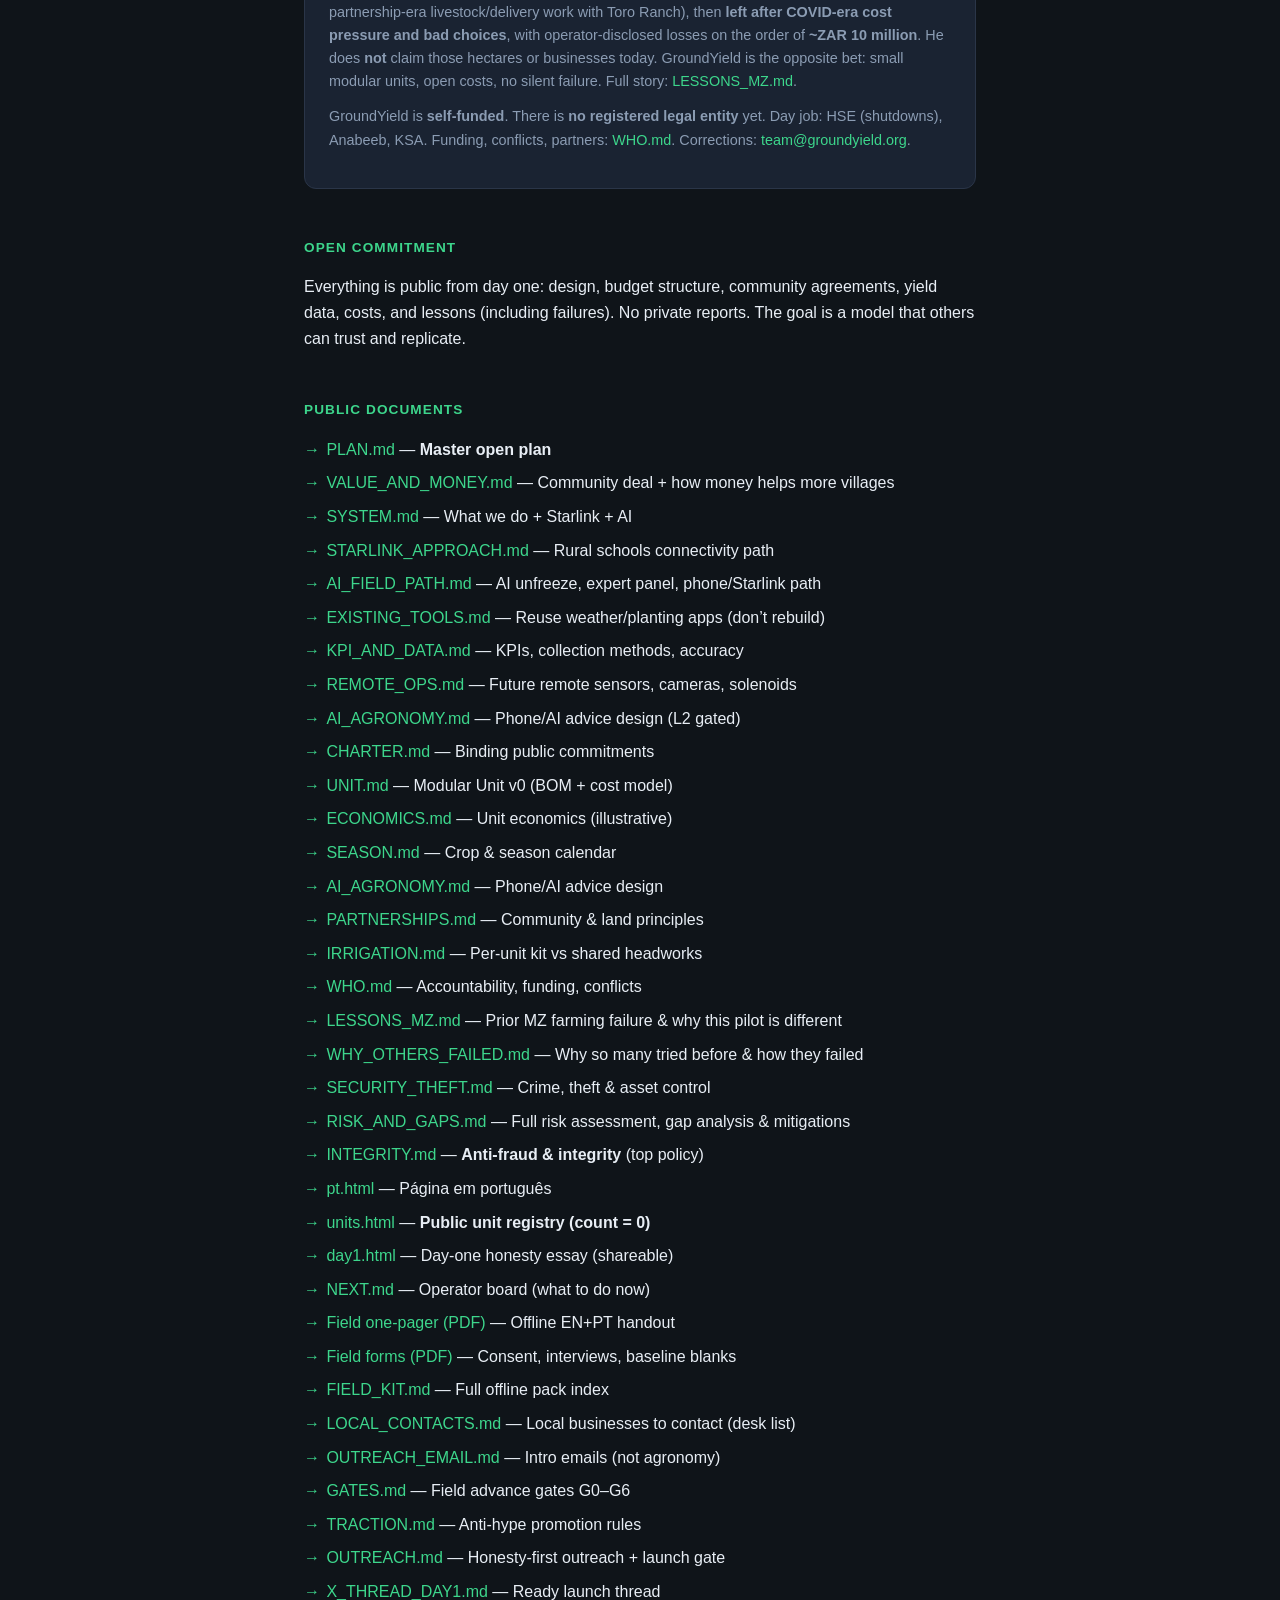
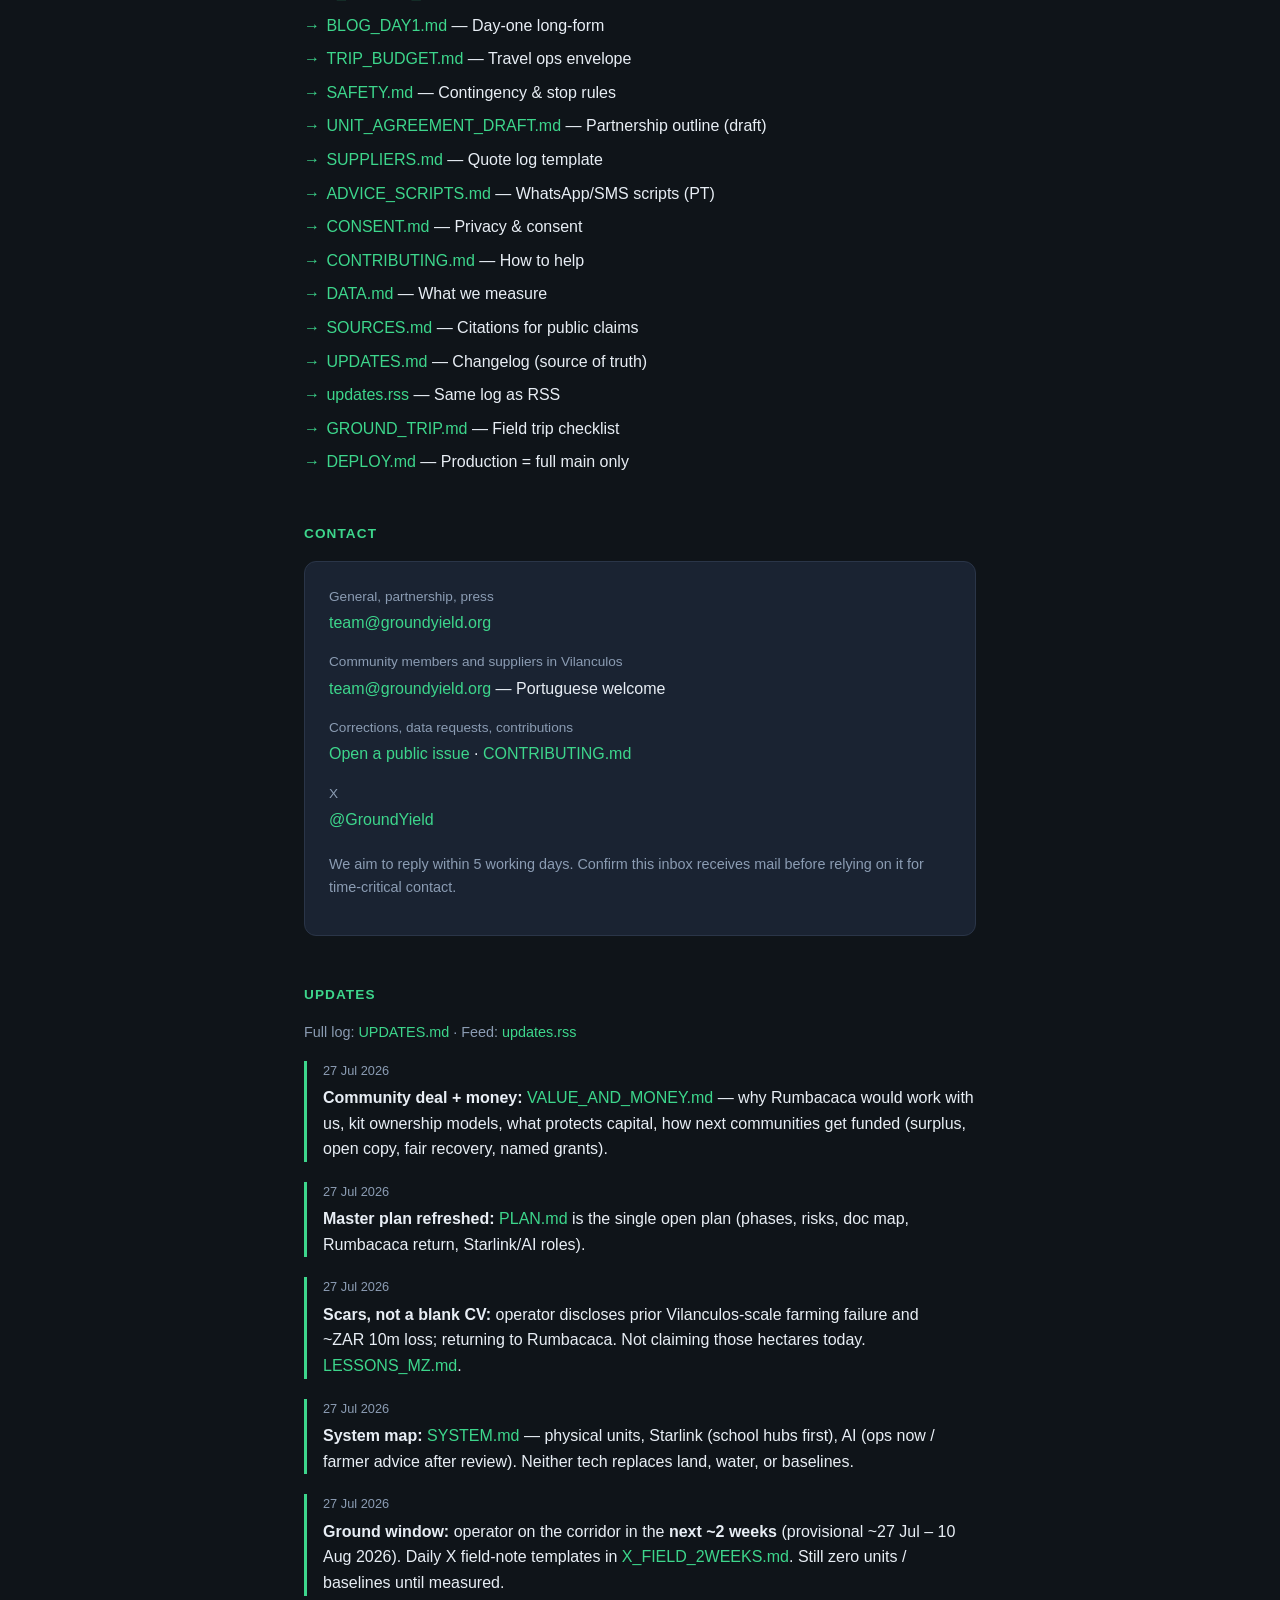
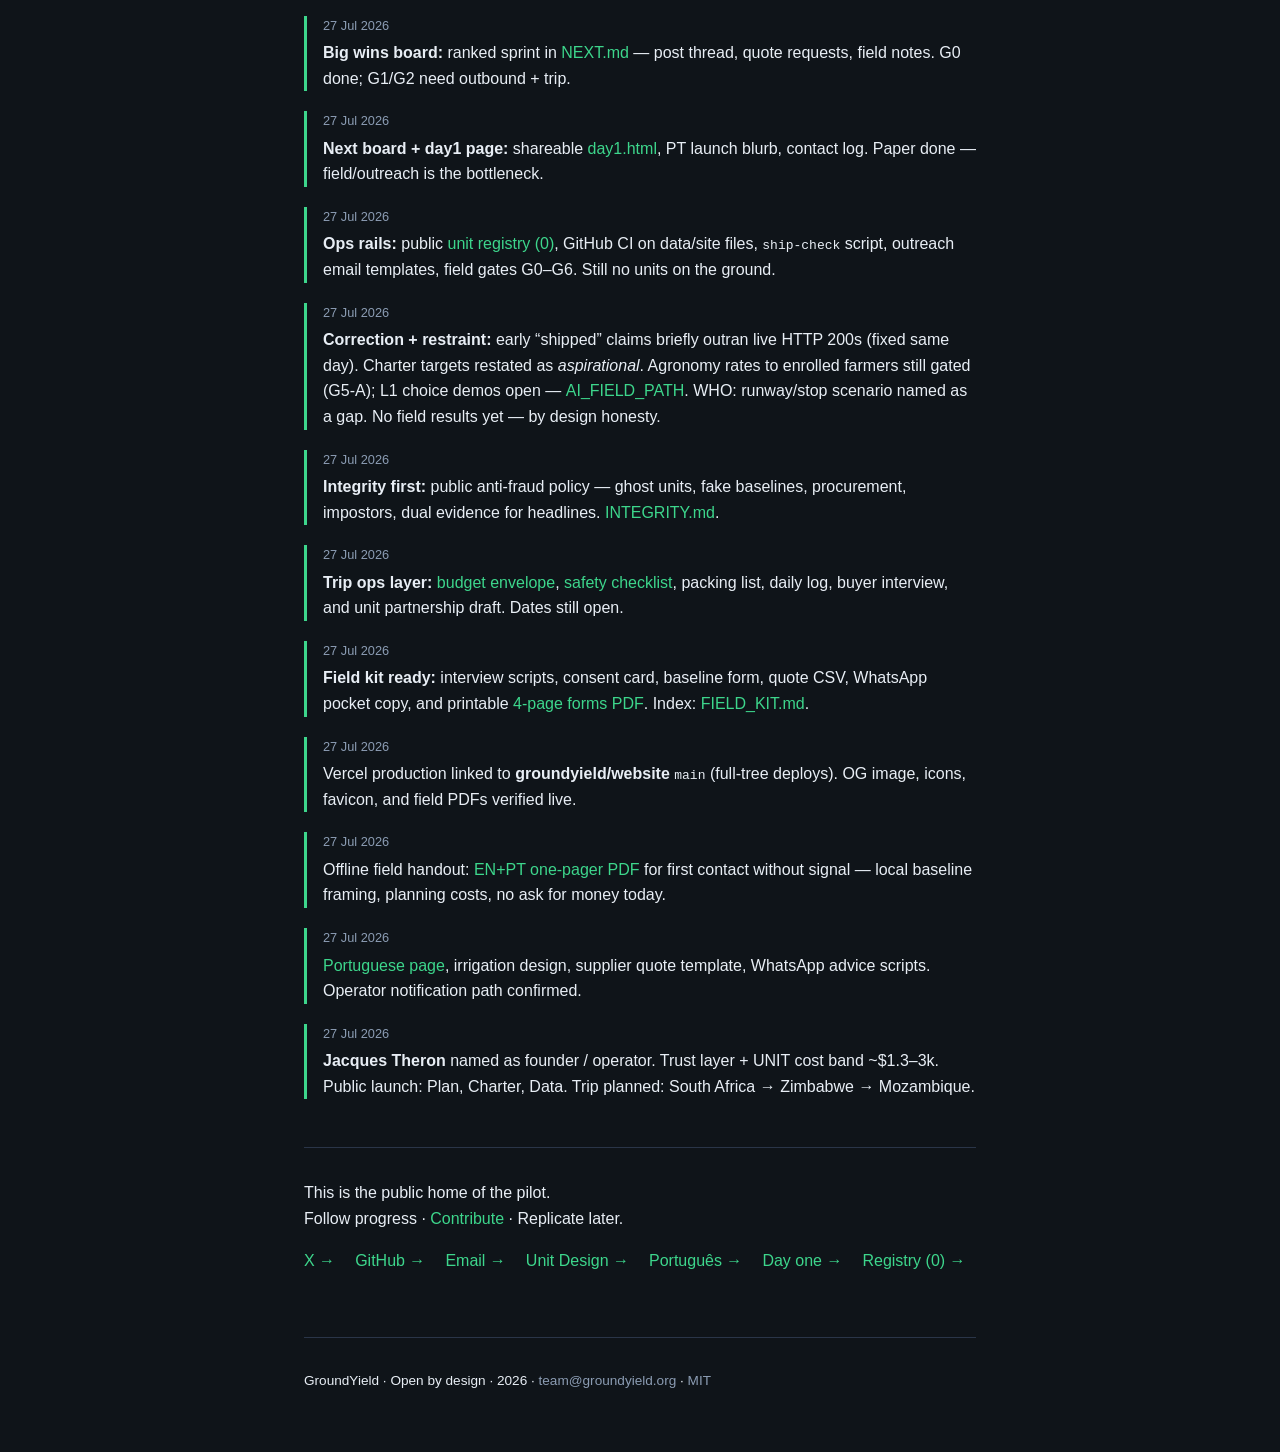
==== commit 5924a360: "Add remote ops roadmap for sensors, cameras, and control Future R0–R5 path: phone logs, then soil/pu" ====
--- a/index.html
+++ b/index.html
@@ -469,6 +469,7 @@
           <li><a href="https://github.com/groundyield/website/blob/main/AI_FIELD_PATH.md">AI_FIELD_PATH.md</a> — AI unfreeze, expert panel, phone/Starlink path</li>
           <li><a href="https://github.com/groundyield/website/blob/main/EXISTING_TOOLS.md">EXISTING_TOOLS.md</a> — Reuse weather/planting apps (don’t rebuild)</li>
           <li><a href="https://github.com/groundyield/website/blob/main/KPI_AND_DATA.md">KPI_AND_DATA.md</a> — KPIs, collection methods, accuracy</li>
+          <li><a href="https://github.com/groundyield/website/blob/main/REMOTE_OPS.md">REMOTE_OPS.md</a> — Future remote sensors, cameras, solenoids</li>
           <li><a href="https://github.com/groundyield/website/blob/main/AI_AGRONOMY.md">AI_AGRONOMY.md</a> — Phone/AI advice design (L2 gated)</li>
           <li><a href="https://github.com/groundyield/website/blob/main/CHARTER.md">CHARTER.md</a> — Binding public commitments</li>
           <li><a href="https://github.com/groundyield/website/blob/main/UNIT.md">UNIT.md</a> — Modular Unit v0 (BOM + cost model)</li>
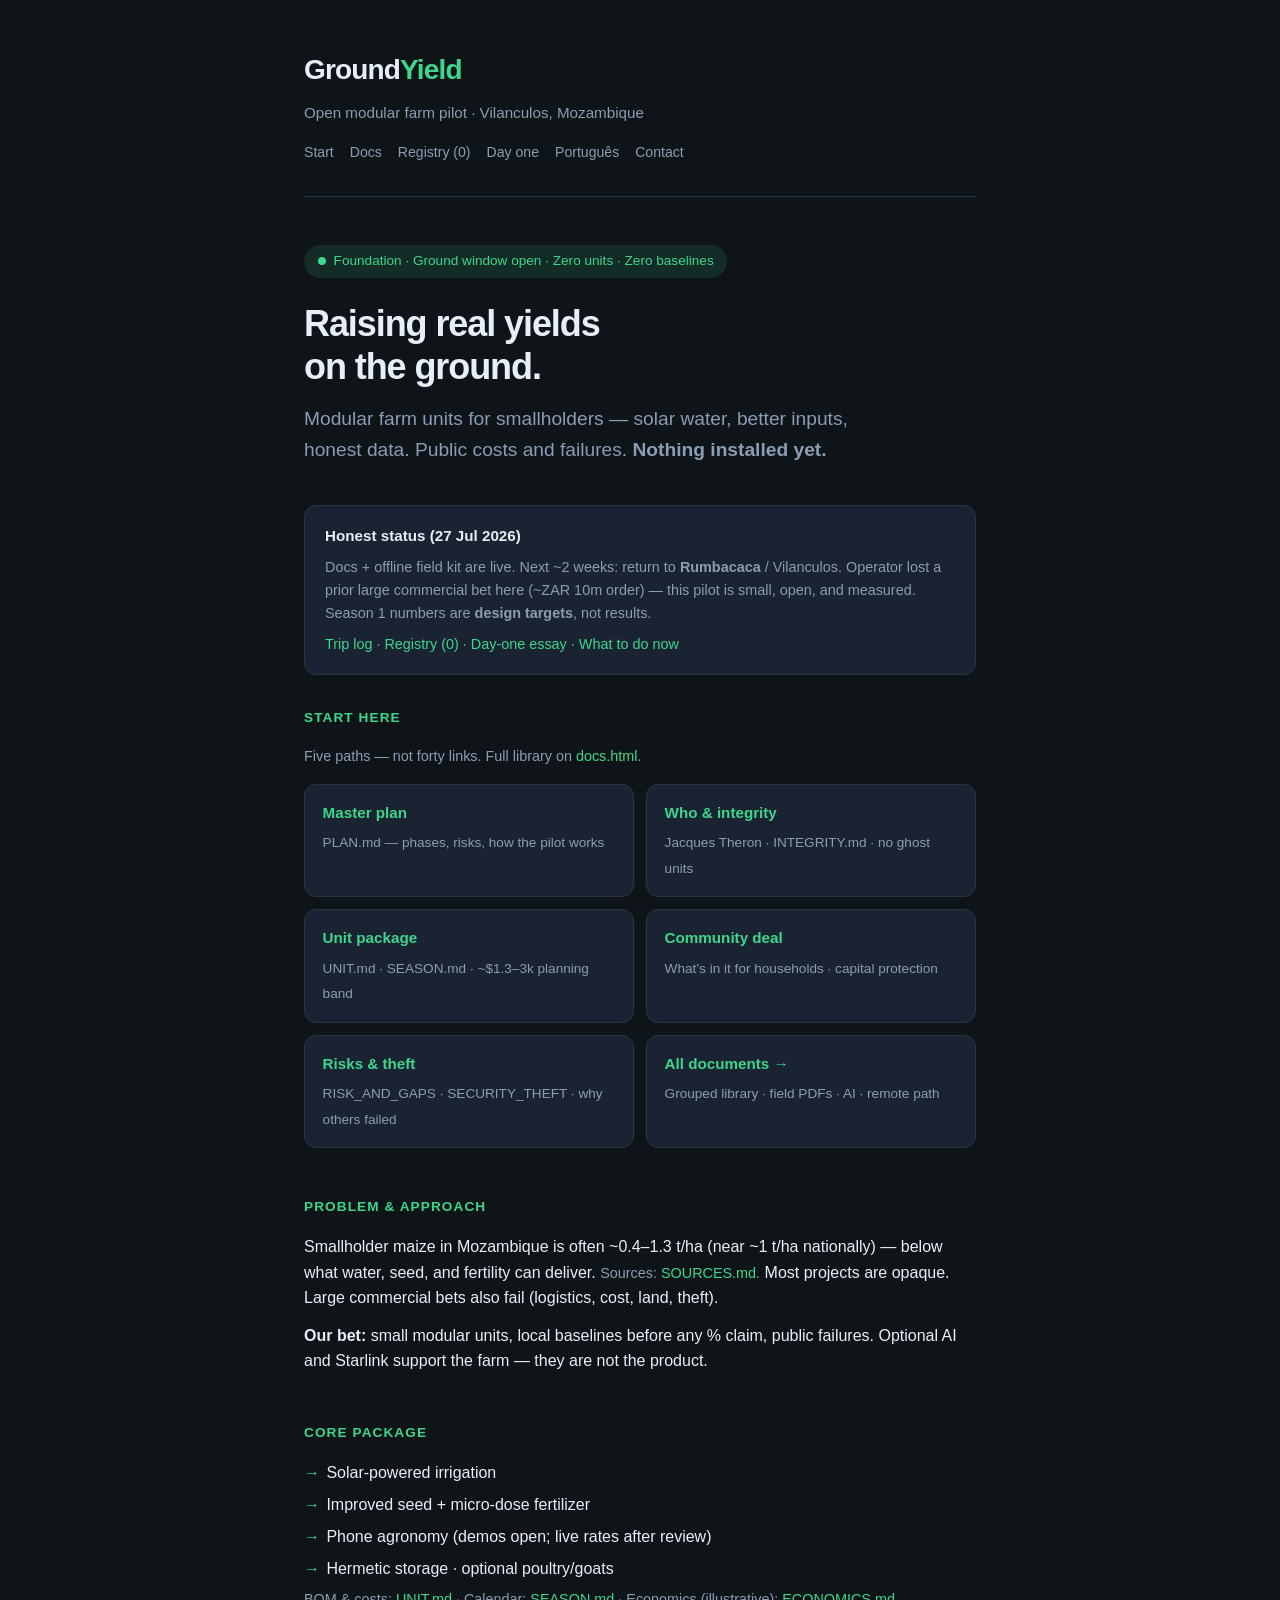
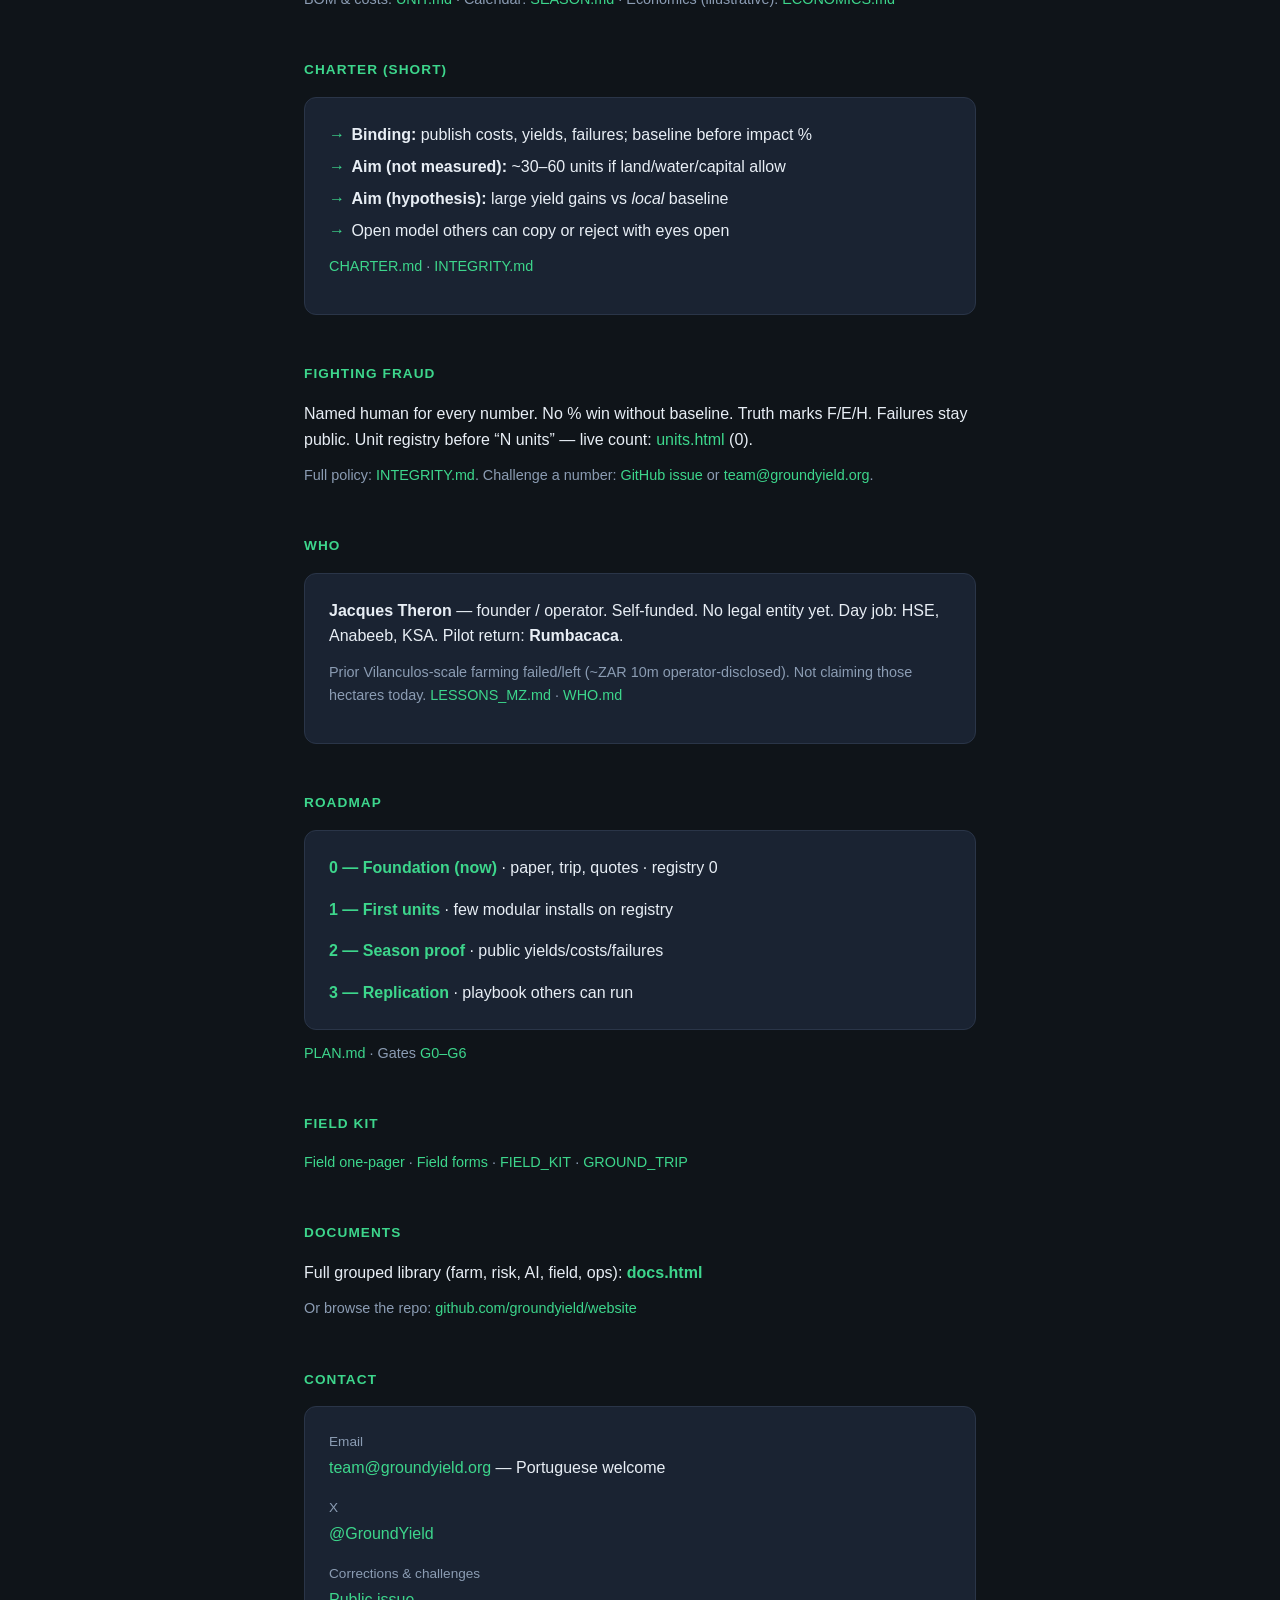
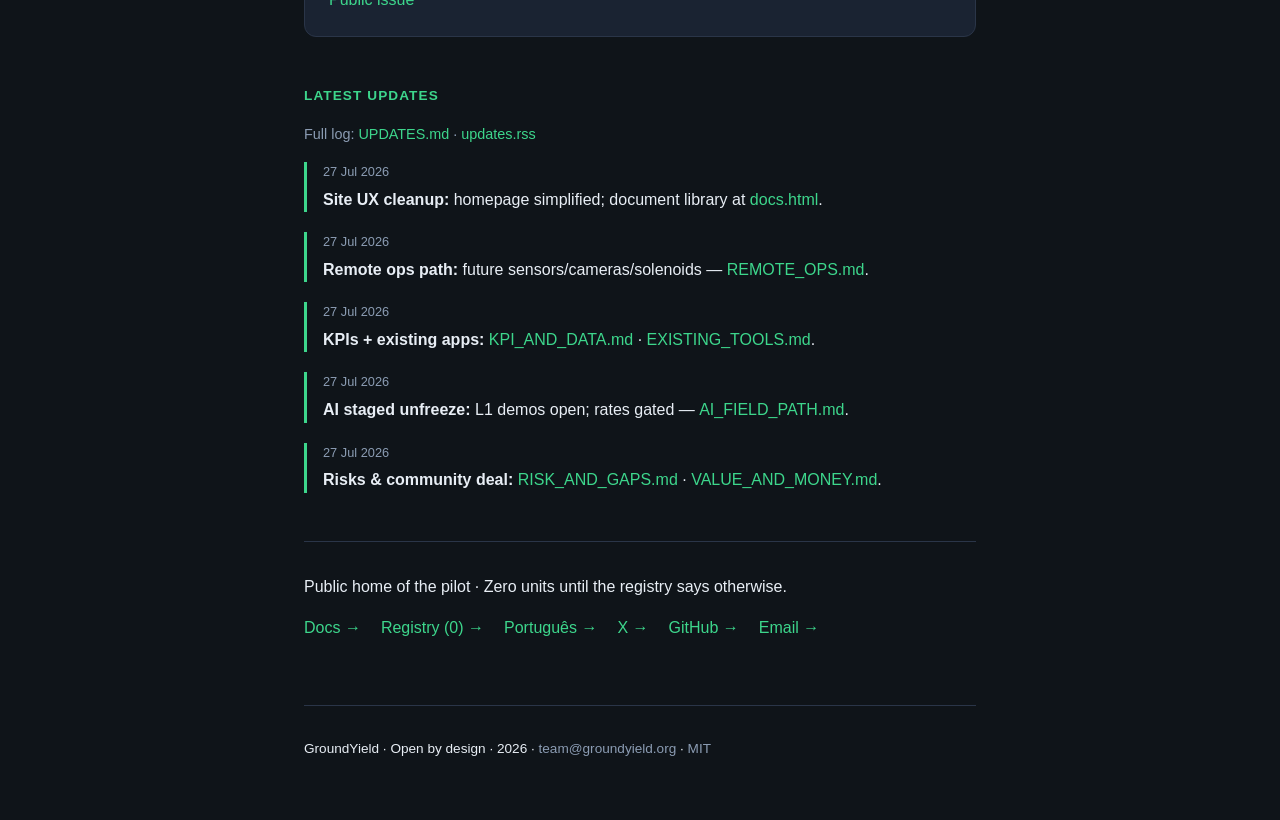
==== commit be92c69b: "Simplify site UX: docs library and cleaner homepage Move the flat 40+ document dump off the homepage" ====
--- a/index.html
+++ b/index.html
@@ -282,6 +282,61 @@
       color: var(--accent);
       text-decoration: underline;
     }
+
+    .site-nav {
+      display: flex; flex-wrap: wrap; gap: 0.55rem 1rem;
+      margin-top: 1rem; font-size: 0.88rem;
+    }
+    .site-nav a {
+      color: var(--muted); text-decoration: none; font-weight: 500;
+    }
+    .site-nav a:hover { color: var(--accent); text-decoration: none; }
+    .path-grid {
+      display: grid;
+      grid-template-columns: 1fr 1fr;
+      gap: 0.75rem;
+      margin: 1rem 0 0;
+    }
+    @media (max-width: 560px) {
+      .path-grid { grid-template-columns: 1fr; }
+    }
+    .path-card {
+      background: var(--surface);
+      border: 1px solid var(--border);
+      border-radius: 12px;
+      padding: 1rem 1.1rem;
+      display: block;
+      text-decoration: none !important;
+      color: inherit;
+      font-weight: 400;
+    }
+    .path-card:hover {
+      border-color: var(--accent);
+      text-decoration: none !important;
+    }
+    .path-card strong {
+      display: block;
+      color: var(--accent);
+      margin-bottom: 0.25rem;
+      font-size: 0.95rem;
+    }
+    .path-card span {
+      color: var(--muted);
+      font-size: 0.85rem;
+      line-height: 1.45;
+    }
+    .status-card {
+      background: var(--surface);
+      border: 1px solid var(--border);
+      border-radius: 12px;
+      padding: 1.1rem 1.25rem;
+      margin-bottom: 2rem;
+      font-size: 0.95rem;
+    }
+    .status-card p { margin-bottom: 0.5rem; }
+    .status-card p:last-child { margin-bottom: 0; }
+    .compact-list li { margin-bottom: 0.4rem; }
+
     @media (max-width: 600px) {
       h1 { font-size: 1.75rem; }
       .lead { font-size: 1.05rem; }
@@ -295,324 +350,234 @@
     <header>
       <div class="logo" role="banner">Ground<span>Yield</span></div>
       <p class="tagline">Open modular farm pilot · Vilanculos, Mozambique</p>
-      <p class="lang-bar"><a href="/pt.html" hreflang="pt">Português</a></p>
+      <nav class="site-nav" aria-label="Primary">
+        <a href="#start">Start</a>
+        <a href="/docs.html">Docs</a>
+        <a href="/units.html">Registry (0)</a>
+        <a href="/day1.html">Day one</a>
+        <a href="/pt.html" hreflang="pt">Português</a>
+        <a href="#contact">Contact</a>
+      </nav>
     </header>
 
     <main id="main">
-      <div class="status" role="status">Foundation phase · Ground window ~next 2 weeks · Zero units · Zero baselines</div>
+      <div class="status" role="status">Foundation · Ground window open · Zero units · Zero baselines</div>
 
       <h1>Raising real yields<br>on the ground.</h1>
       <p class="lead">
-        Transparent modular high-productivity farming for smallholders.
-        Solar irrigation, improved inputs, phone agronomy, livestock modules —
-        measured and published openly <strong>when they exist</strong>.
+        Modular farm units for smallholders — solar water, better inputs, honest data.
+        Public costs and failures. <strong>Nothing installed yet.</strong>
       </p>
-      <p class="note" style="margin-bottom:2rem;max-width:36rem">
-        <strong>Honest status (27 Jul 2026):</strong> public docs and offline field kit are live.
-        <strong>Provisional ground window: next ~2 weeks</strong> — return to people who already know Jacques (Rumbacaca / Vilanculos area).
-        Operator previously lost a large commercial farming bet here (~ZAR 10m disclosed order) and is <strong>not</strong> relaunching a silent empire.
-        Still: no GroundYield units, no new baselines measured yet. Season 1 figures are <strong>design targets</strong>, not results.
-        <a href="https://github.com/groundyield/website/blob/main/GROUND_TRIP.md">GROUND_TRIP.md</a> ·
-        <a href="https://github.com/groundyield/website/blob/main/X_FIELD_2WEEKS.md">X field posts</a> ·
-        <a href="/day1.html">Day-one essay</a> ·
-        <a href="/units.html">Registry (0)</a>
-      </p>
+
+      <div class="status-card">
+        <p><strong>Honest status (27 Jul 2026)</strong></p>
+        <p class="note">
+          Docs + offline field kit are live. Next ~2 weeks: return to
+          <strong>Rumbacaca</strong> / Vilanculos. Operator lost a prior large commercial bet here
+          (~ZAR 10m order) — this pilot is small, open, and measured. Season 1 numbers are
+          <strong>design targets</strong>, not results.
+        </p>
+        <p class="note">
+          <a href="https://github.com/groundyield/website/blob/main/GROUND_TRIP.md">Trip log</a> ·
+          <a href="/units.html">Registry (0)</a> ·
+          <a href="/day1.html">Day-one essay</a> ·
+          <a href="https://github.com/groundyield/website/blob/main/NEXT.md">What to do now</a>
+        </p>
+      </div>
+
+      <section id="start" aria-labelledby="start-title">
+        <h2 id="start-title">Start here</h2>
+        <p class="note">Five paths — not forty links. Full library on <a href="/docs.html">docs.html</a>.</p>
+        <div class="path-grid">
+          <a class="path-card" href="https://github.com/groundyield/website/blob/main/PLAN.md">
+            <strong>Master plan</strong>
+            <span>PLAN.md — phases, risks, how the pilot works</span>
+          </a>
+          <a class="path-card" href="https://github.com/groundyield/website/blob/main/WHO.md">
+            <strong>Who &amp; integrity</strong>
+            <span>Jacques Theron · INTEGRITY.md · no ghost units</span>
+          </a>
+          <a class="path-card" href="https://github.com/groundyield/website/blob/main/UNIT.md">
+            <strong>Unit package</strong>
+            <span>UNIT.md · SEASON.md · ~$1.3–3k planning band</span>
+          </a>
+          <a class="path-card" href="https://github.com/groundyield/website/blob/main/VALUE_AND_MONEY.md">
+            <strong>Community deal</strong>
+            <span>What’s in it for households · capital protection</span>
+          </a>
+          <a class="path-card" href="https://github.com/groundyield/website/blob/main/RISK_AND_GAPS.md">
+            <strong>Risks &amp; theft</strong>
+            <span>RISK_AND_GAPS · SECURITY_THEFT · why others failed</span>
+          </a>
+          <a class="path-card" href="/docs.html">
+            <strong>All documents →</strong>
+            <span>Grouped library · field PDFs · AI · remote path</span>
+          </a>
+        </div>
+      </section>
 
       <section aria-labelledby="problem">
-        <h2 id="problem">The Problem</h2>
+        <h2 id="problem">Problem &amp; approach</h2>
         <p>
-          Smallholder maize yields in Mozambique are commonly reported around
-          <strong>0.4–1.3 t/ha</strong> (often near <strong>~1 t/ha</strong> nationally) —
-          well below regional peers and far below what improved seed, water, and
-          basic fertility can deliver.
-          <span class="note">Sources: <a href="https://www.fao.org/fileadmin/templates/tc/tce/pdf/Mozambique_factsheet.pdf">FAO factsheet</a>;
-          <a href="https://github.com/groundyield/website/blob/main/SOURCES.md">SOURCES.md</a>.</span>
-          The gap is not primarily knowledge or effort; it is reliable water, improved
-          inputs, basic storage, and timely advice. Most interventions remain opaque
-          and non-replicable. Our impact claims will use <strong>local baselines</strong>,
-          not national averages alone.
-        </p>
-      </section>
-
-      <section aria-labelledby="approach">
-        <h2 id="approach">The Approach</h2>
+          Smallholder maize in Mozambique is often ~0.4–1.3 t/ha (near ~1 t/ha nationally) —
+          below what water, seed, and fertility can deliver.
+          <span class="note">Sources: <a href="https://github.com/groundyield/website/blob/main/SOURCES.md">SOURCES.md</a>.</span>
+          Most projects are opaque. Large commercial bets also fail (logistics, cost, land, theft).
+        </p>
         <p>
-          Deploy standardized modular farm units that close the yield gap with
-          measurable results. Every cost, yield, income figure, and failure is
-          published. The model is designed to be copied.
+          <strong>Our bet:</strong> small modular units, local baselines before any % claim,
+          public failures. Optional AI and Starlink support the farm — they are not the product.
+        </p>
+      </section>
+
+      <section aria-labelledby="package">
+        <h2 id="package">Core package</h2>
+        <ul class="compact-list">
+          <li>Solar-powered irrigation</li>
+          <li>Improved seed + micro-dose fertilizer</li>
+          <li>Phone agronomy (demos open; live rates after review)</li>
+          <li>Hermetic storage · optional poultry/goats</li>
+        </ul>
+        <p class="note">
+          BOM &amp; costs: <a href="https://github.com/groundyield/website/blob/main/UNIT.md">UNIT.md</a>
+          · Calendar: <a href="https://github.com/groundyield/website/blob/main/SEASON.md">SEASON.md</a>
+          · Economics (illustrative): <a href="https://github.com/groundyield/website/blob/main/ECONOMICS.md">ECONOMICS.md</a>
         </p>
       </section>
 
       <section aria-labelledby="charter">
-        <h2 id="charter">Public Charter</h2>
+        <h2 id="charter">Charter (short)</h2>
         <div class="card">
-          <ul>
-            <li><strong>Process (binding):</strong> publish costs, yields, failures; integrity over optics; baseline before impact claims</li>
-            <li><strong>Design aim (not measured):</strong> on the order of 30–60 units in Vilanculos <em>if</em> land, water, partners, and capital allow</li>
-            <li><strong>Design aim (hypothesis):</strong> large staple yield gains vs <em>local</em> baseline — test, don’t assume</li>
-            <li><strong>Design aim:</strong> income via cash crops / poultry where markets actually work</li>
-            <li>Open, replicable model anyone can copy</li>
+          <ul class="compact-list">
+            <li><strong>Binding:</strong> publish costs, yields, failures; baseline before impact %</li>
+            <li><strong>Aim (not measured):</strong> ~30–60 units if land/water/capital allow</li>
+            <li><strong>Aim (hypothesis):</strong> large yield gains vs <em>local</em> baseline</li>
+            <li>Open model others can copy or reject with eyes open</li>
           </ul>
-          <p class="note" style="margin-top:1rem">
-            Full anti-fraud policy:
+          <p class="note" style="margin-top:0.75rem">
+            <a href="https://github.com/groundyield/website/blob/main/CHARTER.md">CHARTER.md</a> ·
             <a href="https://github.com/groundyield/website/blob/main/INTEGRITY.md">INTEGRITY.md</a>
-            · Challenge a number:
-            <a href="https://github.com/groundyield/website/issues">open an issue</a>
-            or <a href="mailto:team@groundyield.org">team@groundyield.org</a>
           </p>
         </div>
       </section>
 
       <section aria-labelledby="integrity">
-        <h2 id="integrity">Fighting fraud from day one</h2>
+        <h2 id="integrity">Fighting fraud</h2>
         <p>
-          Development projects lose trust in predictable ways: units that exist only on paper,
-          baselines invented after harvest, pretty photos from somewhere else, and numbers that
-          quietly change. GroundYield treats that as a <strong>design problem</strong>, not a PR problem.
-        </p>
+          Named human for every number. No % win without baseline. Truth marks F/E/H.
+          Failures stay public. Unit registry before “N units” —
+          live count: <a href="/units.html">units.html</a> (0).
+        </p>
+        <p class="note">
+          Full policy: <a href="https://github.com/groundyield/website/blob/main/INTEGRITY.md">INTEGRITY.md</a>.
+          Challenge a number: <a href="https://github.com/groundyield/website/issues">GitHub issue</a>
+          or <a href="mailto:team@groundyield.org">team@groundyield.org</a>.
+        </p>
+      </section>
+
+      <section aria-labelledby="who">
+        <h2 id="who">Who</h2>
         <div class="card">
-          <ul>
-            <li><strong>Named human</strong> accountable for every published figure (Jacques Theron)</li>
-            <li><strong>Baseline before impact</strong> — no % win without a dated local baseline</li>
-            <li><strong>Truth marks</strong> F / E / H (fact · estimate · hearsay) in the field</li>
-            <li><strong>Failures stay public</strong> — dead ends are logged, not deleted</li>
-            <li><strong>No silent rewrites</strong> — corrections are dated in UPDATES.md</li>
-            <li><strong>Headline claims need dual evidence</strong> (weigh / photo set / witness / receipt)</li>
-            <li><strong>Unit registry</strong> before “N units deployed” — live count: <a href="/units.html">units.html</a> (0)</li>
-            <li><strong>We never ask households for a join-up fee</strong> via random agents — impostors go to team@groundyield.org</li>
-          </ul>
-          <p class="note" style="margin-top:1rem">
-            Full threat model and controls:
-            <a href="https://github.com/groundyield/website/blob/main/INTEGRITY.md">INTEGRITY.md</a>.
-            Money rules and conflicts:
-            <a href="https://github.com/groundyield/website/blob/main/WHO.md">WHO.md</a>.
+          <p>
+            <strong>Jacques Theron</strong> — founder / operator. Self-funded. No legal entity yet.
+            Day job: HSE, Anabeeb, KSA. Pilot return: <strong>Rumbacaca</strong>.
+          </p>
+          <p class="note">
+            Prior Vilanculos-scale farming failed/left (~ZAR 10m operator-disclosed).
+            Not claiming those hectares today.
+            <a href="https://github.com/groundyield/website/blob/main/LESSONS_MZ.md">LESSONS_MZ.md</a> ·
+            <a href="https://github.com/groundyield/website/blob/main/WHO.md">WHO.md</a>
           </p>
         </div>
-      </section>
-
-      <section aria-labelledby="package">
-        <h2 id="package">Core Package</h2>
-        <ul>
-          <li>Solar-powered irrigation</li>
-          <li>Improved / hybrid seeds + micro-dosing fertilizer</li>
-          <li>Phone-based AI agronomy advice</li>
-          <li>Hermetic storage to cut post-harvest loss</li>
-          <li>Optional poultry & goat modules</li>
-        </ul>
-        <p style="margin-top:1rem;color:var(--muted);font-size:0.95rem;">
-          Full bill of materials and cost bands: <a href="https://github.com/groundyield/website/blob/main/UNIT.md">UNIT.md</a>
-          (~$1,270–$2,985 per first modular unit, planning ranges).
-        </p>
       </section>
 
       <section aria-labelledby="roadmap">
         <h2 id="roadmap">Roadmap</h2>
         <div class="card">
-          <div class="phase"><strong>Phase 0 — Foundation (now)</strong><br>Open plan, integrity, field kit, ground window (Rumbacaca return). Quotes + baseline starts. Registry = 0.</div>
-          <div class="phase"><strong>Phase 1 — First Units</strong><br>Legitimate land access, few modular units on the public registry, real costs logged</div>
-          <div class="phase"><strong>Phase 2 — Season 1 Proof</strong><br>Full public yields/costs/failures; scale only with real rows (design aim ~30–60 if earned)</div>
-          <div class="phase"><strong>Phase 3 — Replication</strong><br>Open playbook others can run without us</div>
+          <div class="phase"><strong>0 — Foundation (now)</strong> · paper, trip, quotes · registry 0</div>
+          <div class="phase"><strong>1 — First units</strong> · few modular installs on registry</div>
+          <div class="phase"><strong>2 — Season proof</strong> · public yields/costs/failures</div>
+          <div class="phase"><strong>3 — Replication</strong> · playbook others can run</div>
         </div>
-        <p class="note" style="margin-top:1rem">Master plan: <a href="https://github.com/groundyield/website/blob/main/PLAN.md">PLAN.md</a> · Gates: <a href="https://github.com/groundyield/website/blob/main/field/GATES.md">G0–G6</a></p>
-      </section>
-
-      <section aria-labelledby="location">
-        <h2 id="location">Location</h2>
+        <p class="note" style="margin-top:0.75rem">
+          <a href="https://github.com/groundyield/website/blob/main/PLAN.md">PLAN.md</a> ·
+          Gates <a href="https://github.com/groundyield/website/blob/main/field/GATES.md">G0–G6</a>
+        </p>
+      </section>
+
+      <section aria-labelledby="field">
+        <h2 id="field">Field kit</h2>
+        <p class="note">
+          <a href="/field/GroundYield_Field_OnePager_EN_PT.pdf">Field one-pager</a> ·
+          <a href="/field/GroundYield_Field_Forms_EN_PT.pdf">Field forms</a> ·
+          <a href="https://github.com/groundyield/website/blob/main/field/FIELD_KIT.md">FIELD_KIT</a> ·
+          <a href="https://github.com/groundyield/website/blob/main/GROUND_TRIP.md">GROUND_TRIP</a>
+        </p>
+      </section>
+
+      <section aria-labelledby="docs">
+        <h2 id="docs">Documents</h2>
         <p>
-          <strong>Vilanculos</strong>, Inhambane Province, Mozambique.<br>
-          Southern coast — relatively stable, existing smallholder systems,
-          tourism market for fresh produce.
-        </p>
-      </section>
-
-      <section aria-labelledby="who">
-        <h2 id="who">Who Is Behind This</h2>
-        <div class="card">
-          <p>
-            <strong>Jacques Theron</strong> — founder / operator.<br>
-            <span class="note">Pilot focus: Vilanculos area, Mozambique (return to Rumbacaca community).</span>
-          </p>
-          <p class="note">
-            Not a blank CV: Jacques previously farmed at scale in this area (own operation ~3,500&nbsp;ha;
-            larger partnership-era livestock/delivery work with Toro Ranch), then
-            <strong>left after COVID-era cost pressure and bad choices</strong>, with operator-disclosed losses
-            on the order of <strong>~ZAR&nbsp;10&nbsp;million</strong>. He does <strong>not</strong> claim those
-            hectares or businesses today. GroundYield is the opposite bet: small modular units, open costs, no silent failure.
-            Full story: <a href="https://github.com/groundyield/website/blob/main/LESSONS_MZ.md">LESSONS_MZ.md</a>.
-          </p>
-          <p class="note">
-            GroundYield is <strong>self-funded</strong>. There is
-            <strong>no registered legal entity</strong> yet. Day job: HSE (shutdowns), Anabeeb, KSA.
-            Funding, conflicts, partners:
-            <a href="https://github.com/groundyield/website/blob/main/WHO.md">WHO.md</a>.
-            Corrections: <a href="mailto:team@groundyield.org">team@groundyield.org</a>.
-          </p>
-        </div>
-      </section>
-
-      <section aria-labelledby="commitment">
-        <h2 id="commitment">Open Commitment</h2>
-        <p>
-          Everything is public from day one: design, budget structure,
-          community agreements, yield data, costs, and lessons (including failures).
-          No private reports. The goal is a model that others can trust and replicate.
-        </p>
-      </section>
-
-      <section aria-labelledby="docs">
-        <h2 id="docs">Public Documents</h2>
-        <ul class="docs">
-          <li><a href="https://github.com/groundyield/website/blob/main/PLAN.md">PLAN.md</a> — <strong>Master open plan</strong></li>
-          <li><a href="https://github.com/groundyield/website/blob/main/VALUE_AND_MONEY.md">VALUE_AND_MONEY.md</a> — Community deal + how money helps more villages</li>
-          <li><a href="https://github.com/groundyield/website/blob/main/SYSTEM.md">SYSTEM.md</a> — What we do + Starlink + AI</li>
-          <li><a href="https://github.com/groundyield/website/blob/main/field/STARLINK_APPROACH.md">STARLINK_APPROACH.md</a> — Rural schools connectivity path</li>
-          <li><a href="https://github.com/groundyield/website/blob/main/AI_FIELD_PATH.md">AI_FIELD_PATH.md</a> — AI unfreeze, expert panel, phone/Starlink path</li>
-          <li><a href="https://github.com/groundyield/website/blob/main/EXISTING_TOOLS.md">EXISTING_TOOLS.md</a> — Reuse weather/planting apps (don’t rebuild)</li>
-          <li><a href="https://github.com/groundyield/website/blob/main/KPI_AND_DATA.md">KPI_AND_DATA.md</a> — KPIs, collection methods, accuracy</li>
-          <li><a href="https://github.com/groundyield/website/blob/main/REMOTE_OPS.md">REMOTE_OPS.md</a> — Future remote sensors, cameras, solenoids</li>
-          <li><a href="https://github.com/groundyield/website/blob/main/AI_AGRONOMY.md">AI_AGRONOMY.md</a> — Phone/AI advice design (L2 gated)</li>
-          <li><a href="https://github.com/groundyield/website/blob/main/CHARTER.md">CHARTER.md</a> — Binding public commitments</li>
-          <li><a href="https://github.com/groundyield/website/blob/main/UNIT.md">UNIT.md</a> — Modular Unit v0 (BOM + cost model)</li>
-          <li><a href="https://github.com/groundyield/website/blob/main/ECONOMICS.md">ECONOMICS.md</a> — Unit economics (illustrative)</li>
-          <li><a href="https://github.com/groundyield/website/blob/main/SEASON.md">SEASON.md</a> — Crop &amp; season calendar</li>
-          <li><a href="https://github.com/groundyield/website/blob/main/AI_AGRONOMY.md">AI_AGRONOMY.md</a> — Phone/AI advice design</li>
-          <li><a href="https://github.com/groundyield/website/blob/main/PARTNERSHIPS.md">PARTNERSHIPS.md</a> — Community &amp; land principles</li>
-          <li><a href="https://github.com/groundyield/website/blob/main/IRRIGATION.md">IRRIGATION.md</a> — Per-unit kit vs shared headworks</li>
-          <li><a href="https://github.com/groundyield/website/blob/main/WHO.md">WHO.md</a> — Accountability, funding, conflicts</li>
-          <li><a href="https://github.com/groundyield/website/blob/main/LESSONS_MZ.md">LESSONS_MZ.md</a> — Prior MZ farming failure &amp; why this pilot is different</li>
-          <li><a href="https://github.com/groundyield/website/blob/main/WHY_OTHERS_FAILED.md">WHY_OTHERS_FAILED.md</a> — Why so many tried before &amp; how they failed</li>
-          <li><a href="https://github.com/groundyield/website/blob/main/SECURITY_THEFT.md">SECURITY_THEFT.md</a> — Crime, theft &amp; asset control</li>
-          <li><a href="https://github.com/groundyield/website/blob/main/RISK_AND_GAPS.md">RISK_AND_GAPS.md</a> — Full risk assessment, gap analysis &amp; mitigations</li>
-          <li><a href="https://github.com/groundyield/website/blob/main/INTEGRITY.md">INTEGRITY.md</a> — <strong>Anti-fraud &amp; integrity</strong> (top policy)</li>
-          <li><a href="/pt.html">pt.html</a> — Página em português</li>
-          <li><a href="/units.html">units.html</a> — <strong>Public unit registry (count = 0)</strong></li>
-          <li><a href="/day1.html">day1.html</a> — Day-one honesty essay (shareable)</li>
-          <li><a href="https://github.com/groundyield/website/blob/main/NEXT.md">NEXT.md</a> — Operator board (what to do now)</li>
-          <li><a href="/field/GroundYield_Field_OnePager_EN_PT.pdf">Field one-pager (PDF)</a> — Offline EN+PT handout</li>
-          <li><a href="/field/GroundYield_Field_Forms_EN_PT.pdf">Field forms (PDF)</a> — Consent, interviews, baseline blanks</li>
-          <li><a href="https://github.com/groundyield/website/blob/main/field/FIELD_KIT.md">FIELD_KIT.md</a> — Full offline pack index</li>
-          <li><a href="https://github.com/groundyield/website/blob/main/field/LOCAL_CONTACTS.md">LOCAL_CONTACTS.md</a> — Local businesses to contact (desk list)</li>
-          <li><a href="https://github.com/groundyield/website/blob/main/field/OUTREACH_EMAIL.md">OUTREACH_EMAIL.md</a> — Intro emails (not agronomy)</li>
-          <li><a href="https://github.com/groundyield/website/blob/main/field/GATES.md">GATES.md</a> — Field advance gates G0–G6</li>
-          <li><a href="https://github.com/groundyield/website/blob/main/TRACTION.md">TRACTION.md</a> — Anti-hype promotion rules</li>
-          <li><a href="https://github.com/groundyield/website/blob/main/OUTREACH.md">OUTREACH.md</a> — Honesty-first outreach + launch gate</li>
-          <li><a href="https://github.com/groundyield/website/blob/main/X_THREAD_DAY1.md">X_THREAD_DAY1.md</a> — Ready launch thread</li>
-          <li><a href="https://github.com/groundyield/website/blob/main/BLOG_DAY1.md">BLOG_DAY1.md</a> — Day-one long-form</li>
-          <li><a href="https://github.com/groundyield/website/blob/main/TRIP_BUDGET.md">TRIP_BUDGET.md</a> — Travel ops envelope</li>
-          <li><a href="https://github.com/groundyield/website/blob/main/SAFETY.md">SAFETY.md</a> — Contingency &amp; stop rules</li>
-          <li><a href="https://github.com/groundyield/website/blob/main/UNIT_AGREEMENT_DRAFT.md">UNIT_AGREEMENT_DRAFT.md</a> — Partnership outline (draft)</li>
-          <li><a href="https://github.com/groundyield/website/blob/main/SUPPLIERS.md">SUPPLIERS.md</a> — Quote log template</li>
-          <li><a href="https://github.com/groundyield/website/blob/main/ADVICE_SCRIPTS.md">ADVICE_SCRIPTS.md</a> — WhatsApp/SMS scripts (PT)</li>
-          <li><a href="https://github.com/groundyield/website/blob/main/CONSENT.md">CONSENT.md</a> — Privacy &amp; consent</li>
-          <li><a href="https://github.com/groundyield/website/blob/main/CONTRIBUTING.md">CONTRIBUTING.md</a> — How to help</li>
-          <li><a href="https://github.com/groundyield/website/blob/main/DATA.md">DATA.md</a> — What we measure</li>
-          <li><a href="https://github.com/groundyield/website/blob/main/SOURCES.md">SOURCES.md</a> — Citations for public claims</li>
-          <li><a href="https://github.com/groundyield/website/blob/main/UPDATES.md">UPDATES.md</a> — Changelog (source of truth)</li>
-          <li><a href="/updates.rss">updates.rss</a> — Same log as RSS</li>
-          <li><a href="https://github.com/groundyield/website/blob/main/GROUND_TRIP.md">GROUND_TRIP.md</a> — Field trip checklist</li>
-          <li><a href="https://github.com/groundyield/website/blob/main/DEPLOY.md">DEPLOY.md</a> — Production = full main only</li>
-        </ul>
+          Full grouped library (farm, risk, AI, field, ops):
+          <a href="/docs.html"><strong>docs.html</strong></a>
+        </p>
+        <p class="note">
+          Or browse the repo:
+          <a href="https://github.com/groundyield/website">github.com/groundyield/website</a>
+        </p>
       </section>
 
       <section class="contact" aria-labelledby="contact">
         <h2 id="contact">Contact</h2>
         <div class="card">
           <dl>
-            <dt>General, partnership, press</dt>
-            <dd><a href="mailto:team@groundyield.org">team@groundyield.org</a></dd>
-            <dt>Community members and suppliers in Vilanculos</dt>
+            <dt>Email</dt>
             <dd><a href="mailto:team@groundyield.org">team@groundyield.org</a> — Portuguese welcome</dd>
-            <dt>Corrections, data requests, contributions</dt>
-            <dd><a href="https://github.com/groundyield/website/issues">Open a public issue</a> · <a href="https://github.com/groundyield/website/blob/main/CONTRIBUTING.md">CONTRIBUTING.md</a></dd>
             <dt>X</dt>
             <dd><a href="https://x.com/GroundYield" rel="me noopener noreferrer">@GroundYield</a></dd>
+            <dt>Corrections &amp; challenges</dt>
+            <dd><a href="https://github.com/groundyield/website/issues">Public issue</a></dd>
           </dl>
-          <p class="note" style="margin-top:1.25rem">We aim to reply within 5 working days. Confirm this inbox receives mail before relying on it for time-critical contact.</p>
         </div>
       </section>
 
       <section aria-labelledby="updates">
-        <h2 id="updates">Updates</h2>
-        <p class="note" style="margin-bottom:1rem">Full log: <a href="https://github.com/groundyield/website/blob/main/UPDATES.md">UPDATES.md</a> · Feed: <a href="/updates.rss">updates.rss</a></p>
+        <h2 id="updates">Latest updates</h2>
+        <p class="note" style="margin-bottom:1rem">
+          Full log: <a href="https://github.com/groundyield/website/blob/main/UPDATES.md">UPDATES.md</a>
+          · <a href="/updates.rss">updates.rss</a>
+        </p>
         <article class="update">
           <time datetime="2026-07-27">27 Jul 2026</time>
-          <p><strong>Community deal + money:</strong> <a href="https://github.com/groundyield/website/blob/main/VALUE_AND_MONEY.md">VALUE_AND_MONEY.md</a> — why Rumbacaca would work with us, kit ownership models, what protects capital, how next communities get funded (surplus, open copy, fair recovery, named grants).</p>
+          <p><strong>Site UX cleanup:</strong> homepage simplified; document library at <a href="/docs.html">docs.html</a>.</p>
         </article>
         <article class="update">
           <time datetime="2026-07-27">27 Jul 2026</time>
-          <p><strong>Master plan refreshed:</strong> <a href="https://github.com/groundyield/website/blob/main/PLAN.md">PLAN.md</a> is the single open plan (phases, risks, doc map, Rumbacaca return, Starlink/AI roles).</p>
+          <p><strong>Remote ops path:</strong> future sensors/cameras/solenoids — <a href="https://github.com/groundyield/website/blob/main/REMOTE_OPS.md">REMOTE_OPS.md</a>.</p>
         </article>
         <article class="update">
           <time datetime="2026-07-27">27 Jul 2026</time>
-          <p><strong>Scars, not a blank CV:</strong> operator discloses prior Vilanculos-scale farming failure and ~ZAR&nbsp;10m loss; returning to Rumbacaca. Not claiming those hectares today. <a href="https://github.com/groundyield/website/blob/main/LESSONS_MZ.md">LESSONS_MZ.md</a>.</p>
+          <p><strong>KPIs + existing apps:</strong> <a href="https://github.com/groundyield/website/blob/main/KPI_AND_DATA.md">KPI_AND_DATA.md</a> · <a href="https://github.com/groundyield/website/blob/main/EXISTING_TOOLS.md">EXISTING_TOOLS.md</a>.</p>
         </article>
         <article class="update">
           <time datetime="2026-07-27">27 Jul 2026</time>
-          <p><strong>System map:</strong> <a href="https://github.com/groundyield/website/blob/main/SYSTEM.md">SYSTEM.md</a> — physical units, Starlink (school hubs first), AI (ops now / farmer advice after review). Neither tech replaces land, water, or baselines.</p>
+          <p><strong>AI staged unfreeze:</strong> L1 demos open; rates gated — <a href="https://github.com/groundyield/website/blob/main/AI_FIELD_PATH.md">AI_FIELD_PATH.md</a>.</p>
         </article>
         <article class="update">
           <time datetime="2026-07-27">27 Jul 2026</time>
-          <p><strong>Ground window:</strong> operator on the corridor in the <strong>next ~2 weeks</strong> (provisional ~27 Jul – 10 Aug 2026). Daily X field-note templates in <a href="https://github.com/groundyield/website/blob/main/X_FIELD_2WEEKS.md">X_FIELD_2WEEKS.md</a>. Still zero units / baselines until measured.</p>
+          <p><strong>Risks &amp; community deal:</strong> <a href="https://github.com/groundyield/website/blob/main/RISK_AND_GAPS.md">RISK_AND_GAPS.md</a> · <a href="https://github.com/groundyield/website/blob/main/VALUE_AND_MONEY.md">VALUE_AND_MONEY.md</a>.</p>
         </article>
-        <article class="update">
-          <time datetime="2026-07-27">27 Jul 2026</time>
-          <p><strong>Big wins board:</strong> ranked sprint in <a href="https://github.com/groundyield/website/blob/main/NEXT.md">NEXT.md</a> — post thread, quote requests, field notes. G0 done; G1/G2 need outbound + trip.</p>
-        </article>
-        <article class="update">
-          <time datetime="2026-07-27">27 Jul 2026</time>
-          <p><strong>Next board + day1 page:</strong> shareable <a href="/day1.html">day1.html</a>, PT launch blurb, contact log. Paper done — field/outreach is the bottleneck.</p>
-        </article>
-        <article class="update">
-          <time datetime="2026-07-27">27 Jul 2026</time>
-          <p><strong>Ops rails:</strong> public <a href="/units.html">unit registry (0)</a>, GitHub CI on data/site files, <code>ship-check</code> script, outreach email templates, field gates G0–G6. Still no units on the ground.</p>
-        </article>
-        <article class="update">
-          <time datetime="2026-07-27">27 Jul 2026</time>
-          <p><strong>Correction + restraint:</strong> early “shipped” claims briefly outran live HTTP 200s (fixed same day). Charter targets restated as <em>aspirational</em>. Agronomy rates to enrolled farmers still gated (G5-A); L1 choice demos open — <a href="https://github.com/groundyield/website/blob/main/AI_FIELD_PATH.md">AI_FIELD_PATH</a>. WHO: runway/stop scenario named as a gap. No field results yet — by design honesty.</p>
-        </article>
-        <article class="update">
-          <time datetime="2026-07-27">27 Jul 2026</time>
-          <p><strong>Integrity first:</strong> public anti-fraud policy — ghost units, fake baselines, procurement, impostors, dual evidence for headlines. <a href="https://github.com/groundyield/website/blob/main/INTEGRITY.md">INTEGRITY.md</a>.</p>
-        </article>
-        <article class="update">
-          <time datetime="2026-07-27">27 Jul 2026</time>
-          <p><strong>Trip ops layer:</strong> <a href="https://github.com/groundyield/website/blob/main/TRIP_BUDGET.md">budget envelope</a>, <a href="https://github.com/groundyield/website/blob/main/SAFETY.md">safety checklist</a>, packing list, daily log, buyer interview, and unit partnership draft. Dates still open.</p>
-        </article>
-        <article class="update">
-          <time datetime="2026-07-27">27 Jul 2026</time>
-          <p><strong>Field kit ready:</strong> interview scripts, consent card, baseline form, quote CSV, WhatsApp pocket copy, and printable <a href="/field/GroundYield_Field_Forms_EN_PT.pdf">4-page forms PDF</a>. Index: <a href="https://github.com/groundyield/website/blob/main/field/FIELD_KIT.md">FIELD_KIT.md</a>.</p>
-        </article>
-        <article class="update">
-          <time datetime="2026-07-27">27 Jul 2026</time>
-          <p>Vercel production linked to <strong>groundyield/website</strong> <code>main</code> (full-tree deploys). OG image, icons, favicon, and field PDFs verified live.</p>
-        </article>
-        <article class="update">
-          <time datetime="2026-07-27">27 Jul 2026</time>
-          <p>Offline field handout: <a href="/field/GroundYield_Field_OnePager_EN_PT.pdf">EN+PT one-pager PDF</a> for first contact without signal — local baseline framing, planning costs, no ask for money today.</p>
-        </article>
-        <article class="update">
-          <time datetime="2026-07-27">27 Jul 2026</time>
-          <p><a href="/pt.html">Portuguese page</a>, irrigation design, supplier quote template, WhatsApp advice scripts. Operator notification path confirmed.</p>
-        </article>
-        <article class="update">
-          <time datetime="2026-07-27">27 Jul 2026</time>
-          <p><strong>Jacques Theron</strong> named as founder / operator. Trust layer + UNIT cost band ~$1.3–3k. Public launch: Plan, Charter, Data. Trip planned: South Africa → Zimbabwe → Mozambique.</p>
-        </article>
       </section>
 
       <div class="cta">
-        <p>
-          This is the public home of the pilot.<br>
-          Follow progress · <a href="https://github.com/groundyield/website/blob/main/CONTRIBUTING.md">Contribute</a> · Replicate later.
-        </p>
+        <p>Public home of the pilot · Zero units until the registry says otherwise.</p>
         <div class="links">
+          <a href="/docs.html">Docs →</a>
+          <a href="/units.html">Registry (0) →</a>
+          <a href="/pt.html" hreflang="pt">Português →</a>
           <a href="https://x.com/GroundYield" rel="me noopener noreferrer">X →</a>
           <a href="https://github.com/groundyield/website" rel="noopener noreferrer">GitHub →</a>
           <a href="mailto:team@groundyield.org">Email →</a>
-          <a href="https://github.com/groundyield/website/blob/main/UNIT.md" rel="noopener noreferrer">Unit Design →</a>
-          <a href="/pt.html" hreflang="pt">Português →</a>
-          <a href="/day1.html">Day one →</a>
-          <a href="/units.html">Registry (0) →</a>
         </div>
       </div>
     </main>
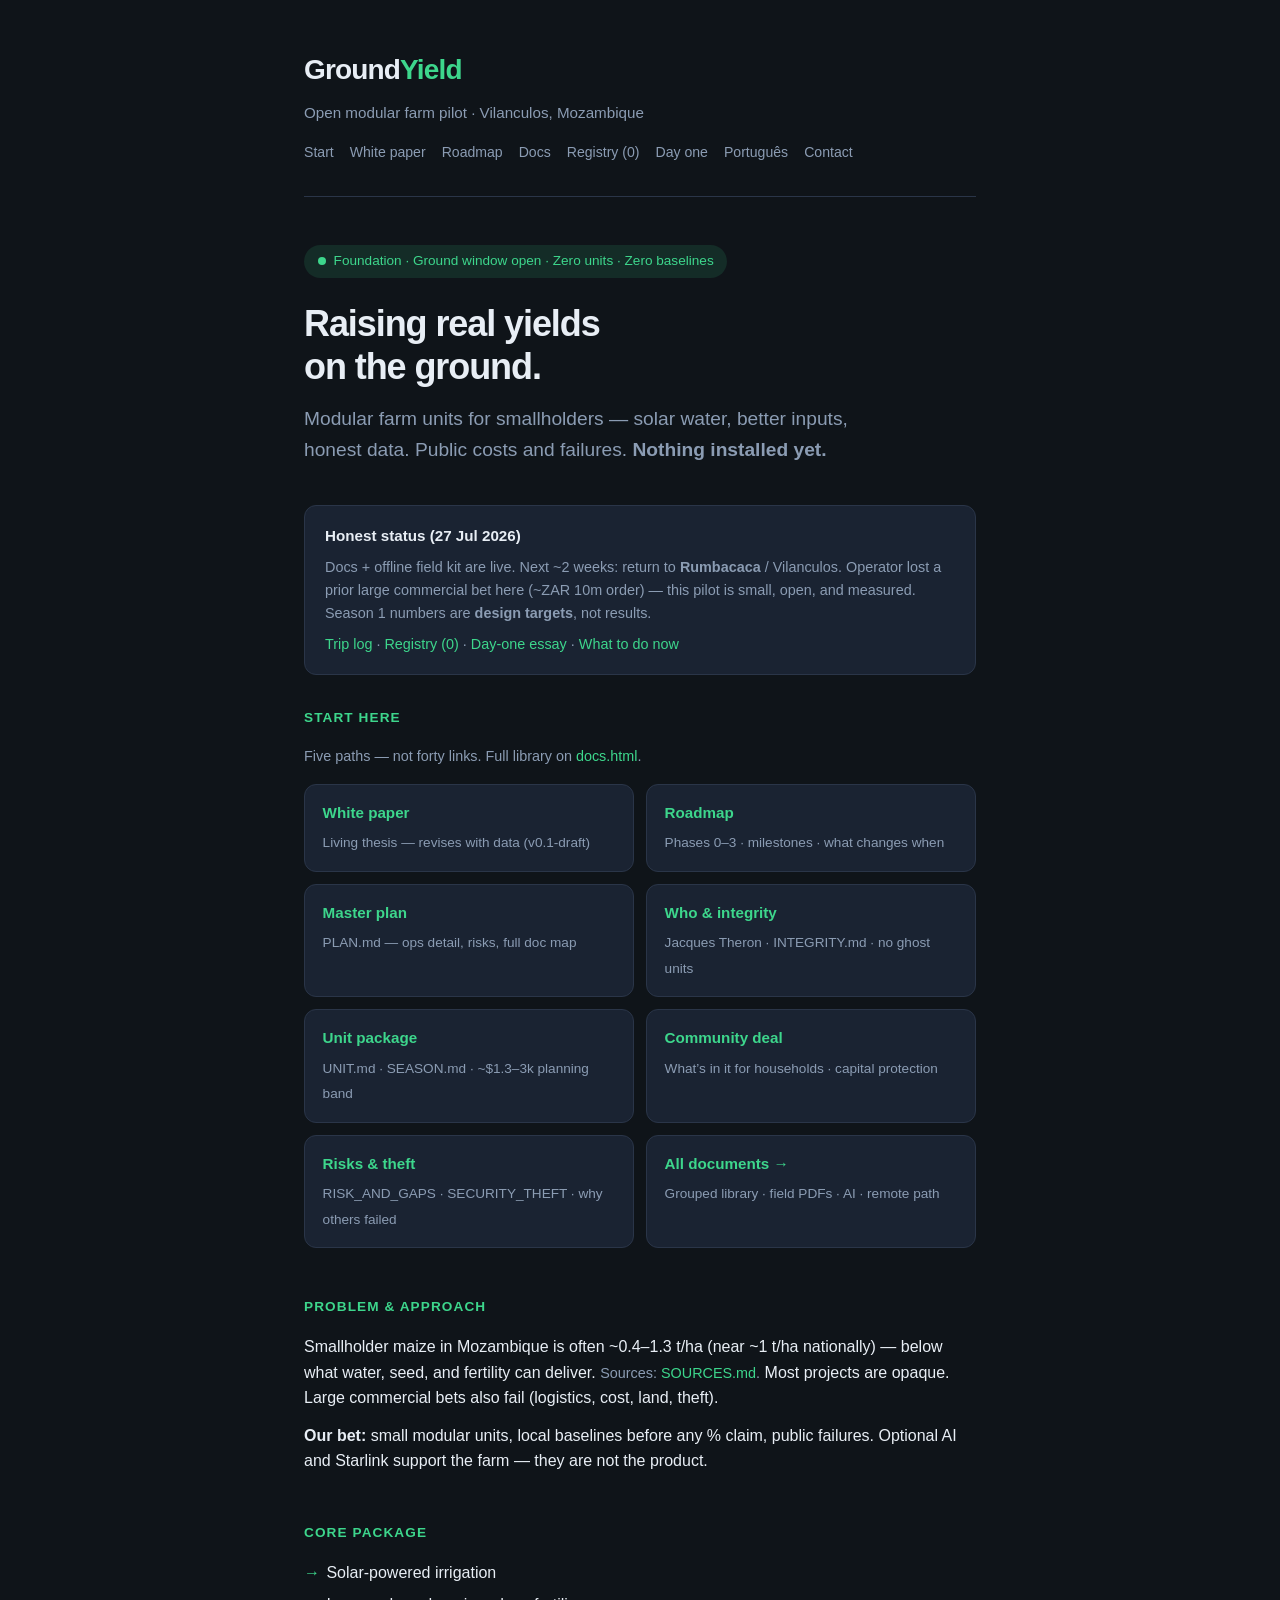
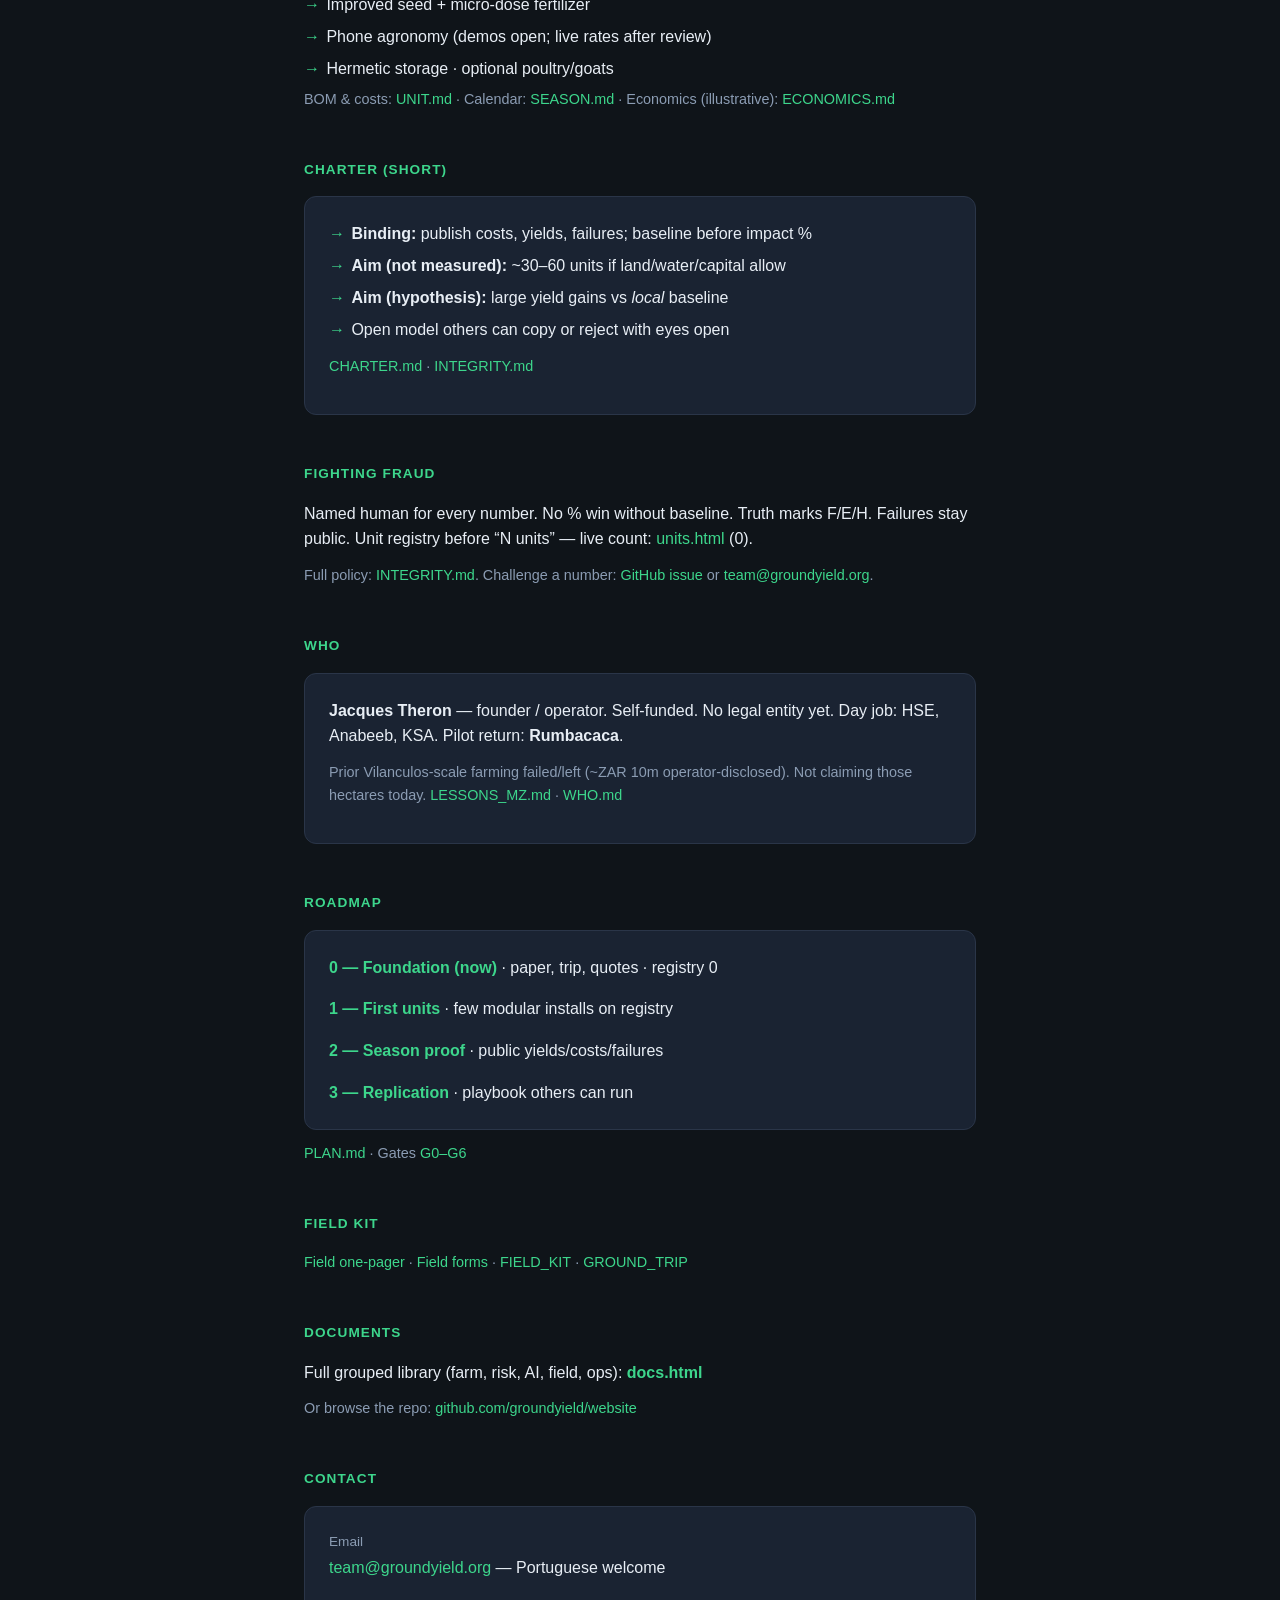
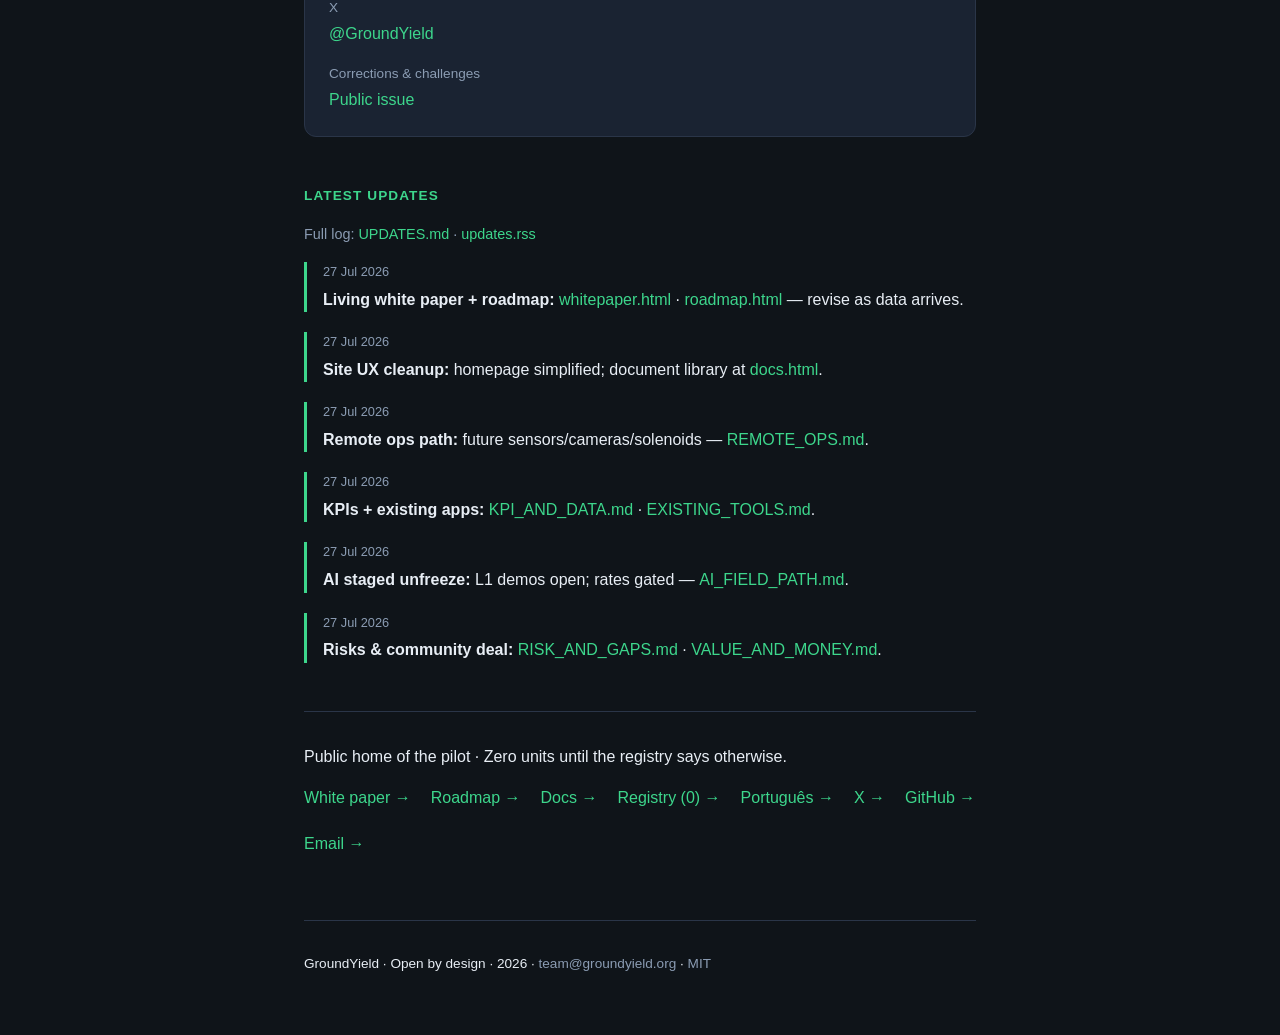
==== commit 530d769a: "Fix review gaps: shared nav, PT parity, scars in launch copy Align public HTML nav via site-nav.css." ====
--- a/index.html
+++ b/index.html
@@ -4,6 +4,7 @@
   <meta charset="UTF-8" />
   <meta name="viewport" content="width=device-width, initial-scale=1.0" />
   <title>GroundYield — Open Modular Farm Pilot</title>
+  <link rel="stylesheet" href="/site-nav.css" />
   <meta name="description" content="GroundYield is an open, transparent modular high-productivity farm pilot in Vilanculos, Mozambique. Raising real yields with public data." />
   <meta name="theme-color" content="#0f1419" />
   <meta name="color-scheme" content="dark" />
@@ -352,6 +353,8 @@
       <p class="tagline">Open modular farm pilot · Vilanculos, Mozambique</p>
       <nav class="site-nav" aria-label="Primary">
         <a href="#start">Start</a>
+        <a href="/whitepaper.html">White paper</a>
+        <a href="/roadmap.html">Roadmap</a>
         <a href="/docs.html">Docs</a>
         <a href="/units.html">Registry (0)</a>
         <a href="/day1.html">Day one</a>
@@ -389,9 +392,17 @@
         <h2 id="start-title">Start here</h2>
         <p class="note">Five paths — not forty links. Full library on <a href="/docs.html">docs.html</a>.</p>
         <div class="path-grid">
+          <a class="path-card" href="/whitepaper.html">
+            <strong>White paper</strong>
+            <span>Living thesis — revises with data (v0.1-draft)</span>
+          </a>
+          <a class="path-card" href="/roadmap.html">
+            <strong>Roadmap</strong>
+            <span>Phases 0–3 · milestones · what changes when</span>
+          </a>
           <a class="path-card" href="https://github.com/groundyield/website/blob/main/PLAN.md">
             <strong>Master plan</strong>
-            <span>PLAN.md — phases, risks, how the pilot works</span>
+            <span>PLAN.md — ops detail, risks, full doc map</span>
           </a>
           <a class="path-card" href="https://github.com/groundyield/website/blob/main/WHO.md">
             <strong>Who &amp; integrity</strong>
@@ -547,6 +558,10 @@
           Full log: <a href="https://github.com/groundyield/website/blob/main/UPDATES.md">UPDATES.md</a>
           · <a href="/updates.rss">updates.rss</a>
         </p>
+        <article class="update">
+          <time datetime="2026-07-27">27 Jul 2026</time>
+          <p><strong>Living white paper + roadmap:</strong> <a href="/whitepaper.html">whitepaper.html</a> · <a href="/roadmap.html">roadmap.html</a> — revise as data arrives.</p>
+        </article>
         <article class="update">
           <time datetime="2026-07-27">27 Jul 2026</time>
           <p><strong>Site UX cleanup:</strong> homepage simplified; document library at <a href="/docs.html">docs.html</a>.</p>
@@ -572,6 +587,8 @@
       <div class="cta">
         <p>Public home of the pilot · Zero units until the registry says otherwise.</p>
         <div class="links">
+          <a href="/whitepaper.html">White paper →</a>
+          <a href="/roadmap.html">Roadmap →</a>
           <a href="/docs.html">Docs →</a>
           <a href="/units.html">Registry (0) →</a>
           <a href="/pt.html" hreflang="pt">Português →</a>
--- a/site-nav.css
+++ b/site-nav.css
@@ -0,0 +1,19 @@
+/* Shared primary nav — include on all public HTML pages */
+.site-nav {
+  display: flex;
+  flex-wrap: wrap;
+  gap: 0.55rem 1rem;
+  margin-top: 0.85rem;
+  font-size: 0.88rem;
+  font-family: -apple-system, BlinkMacSystemFont, "Segoe UI", Roboto, "Helvetica Neue", Arial, sans-serif;
+}
+.site-nav a {
+  color: #8b9cb3;
+  text-decoration: none;
+  font-weight: 500;
+}
+.site-nav a:hover,
+.site-nav a[aria-current="page"] {
+  color: #3dd68c;
+  text-decoration: none;
+}
